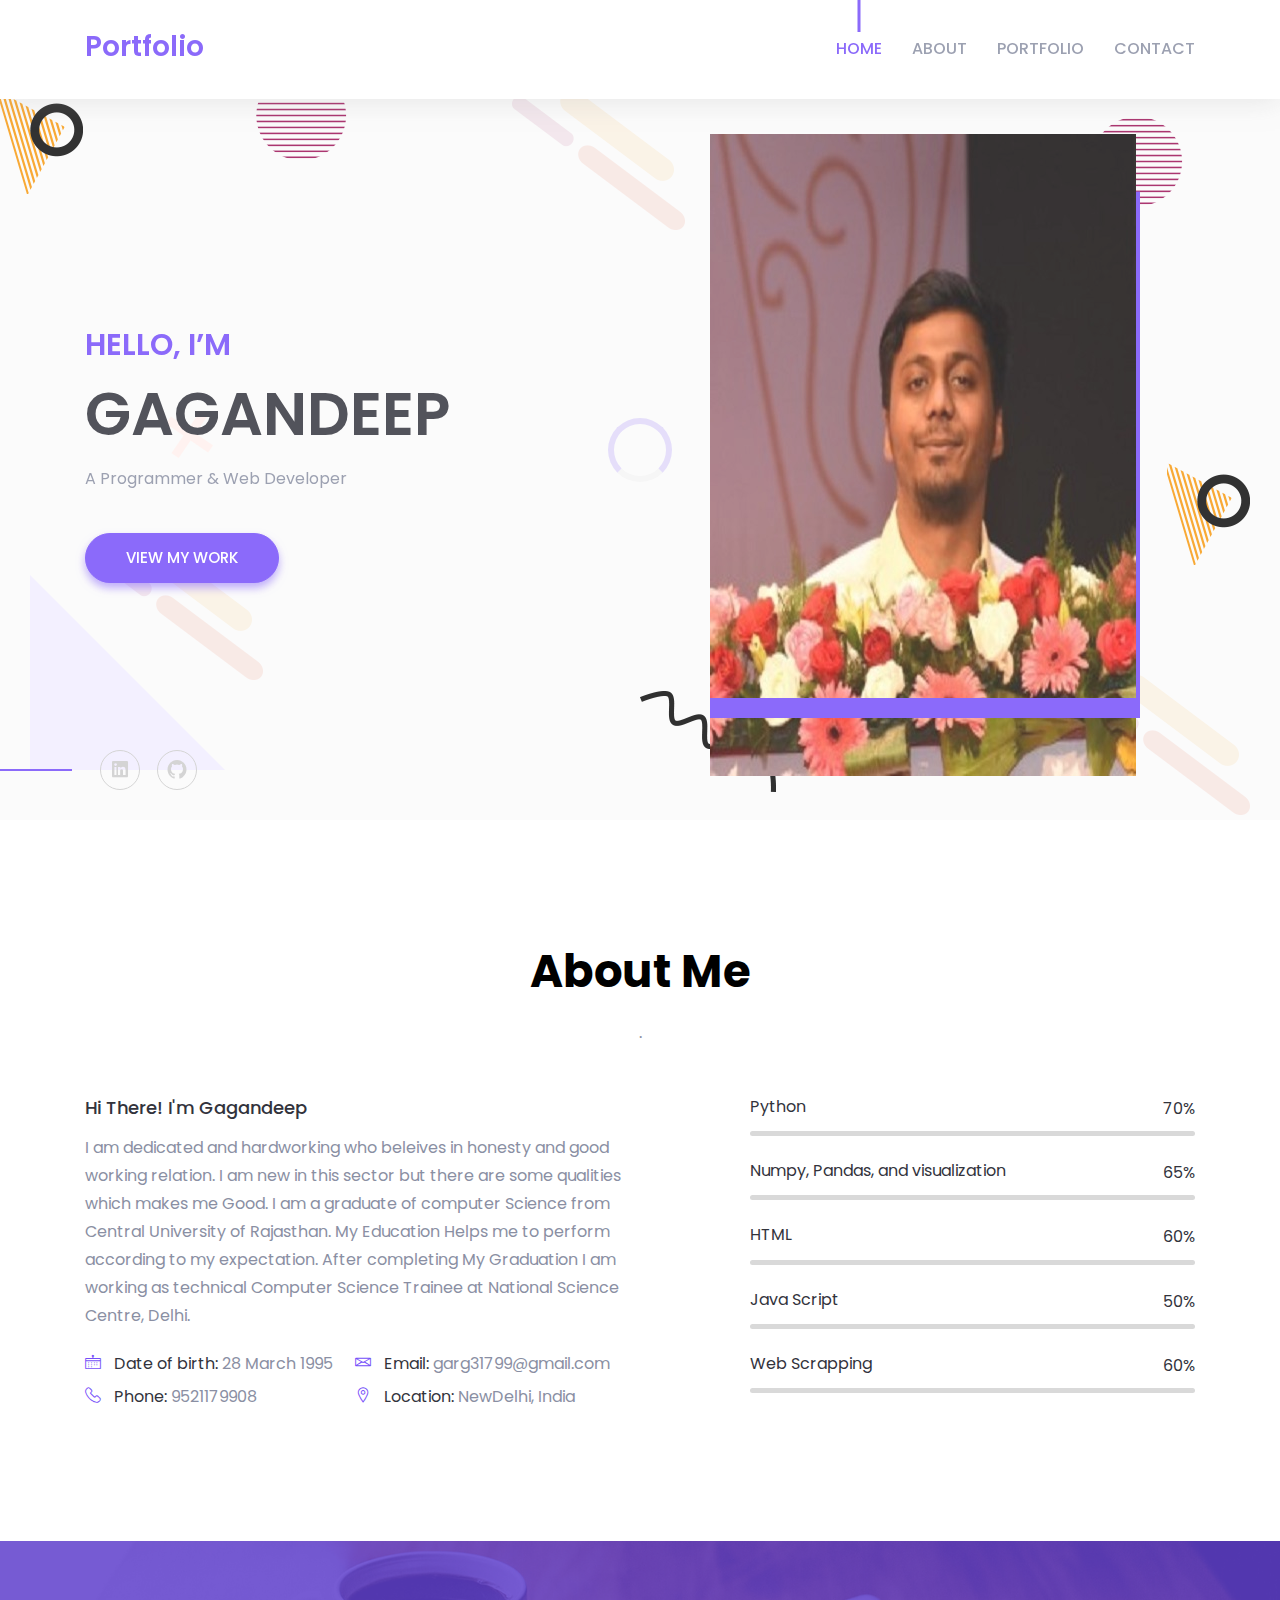
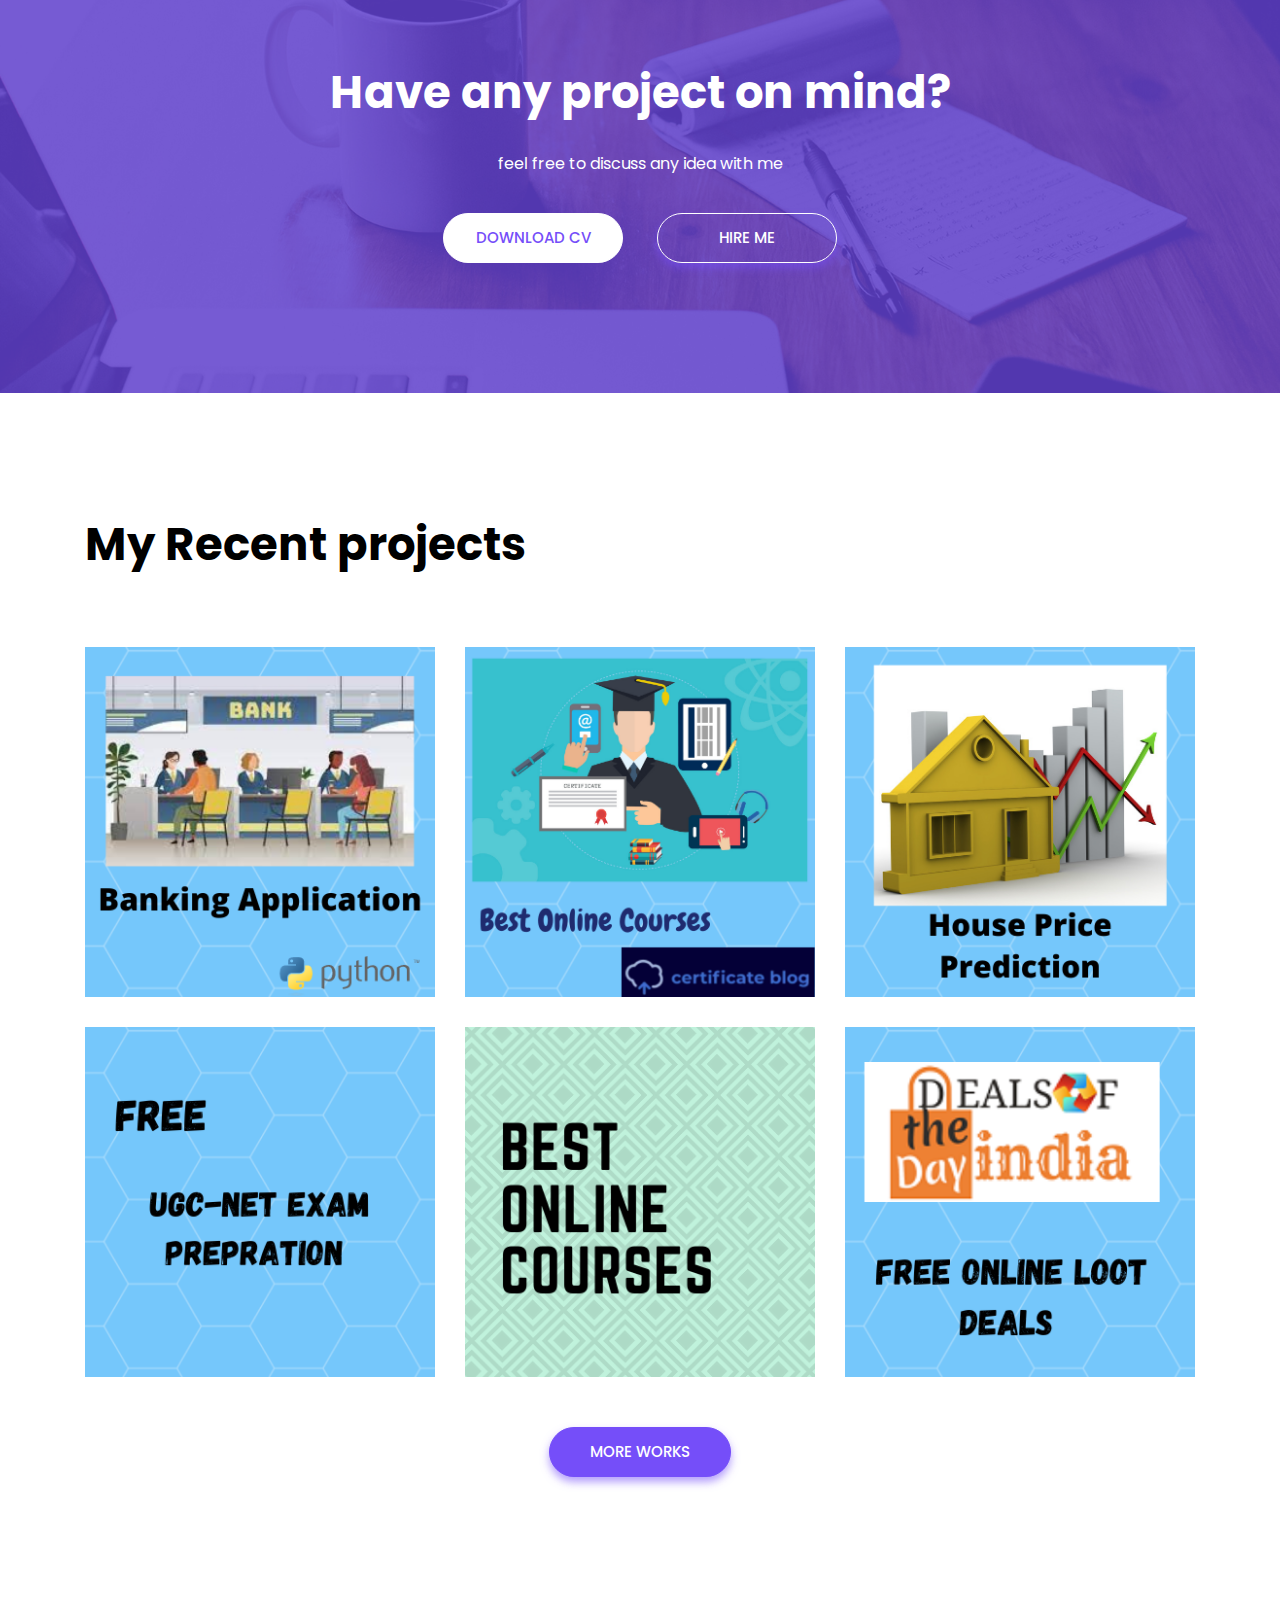
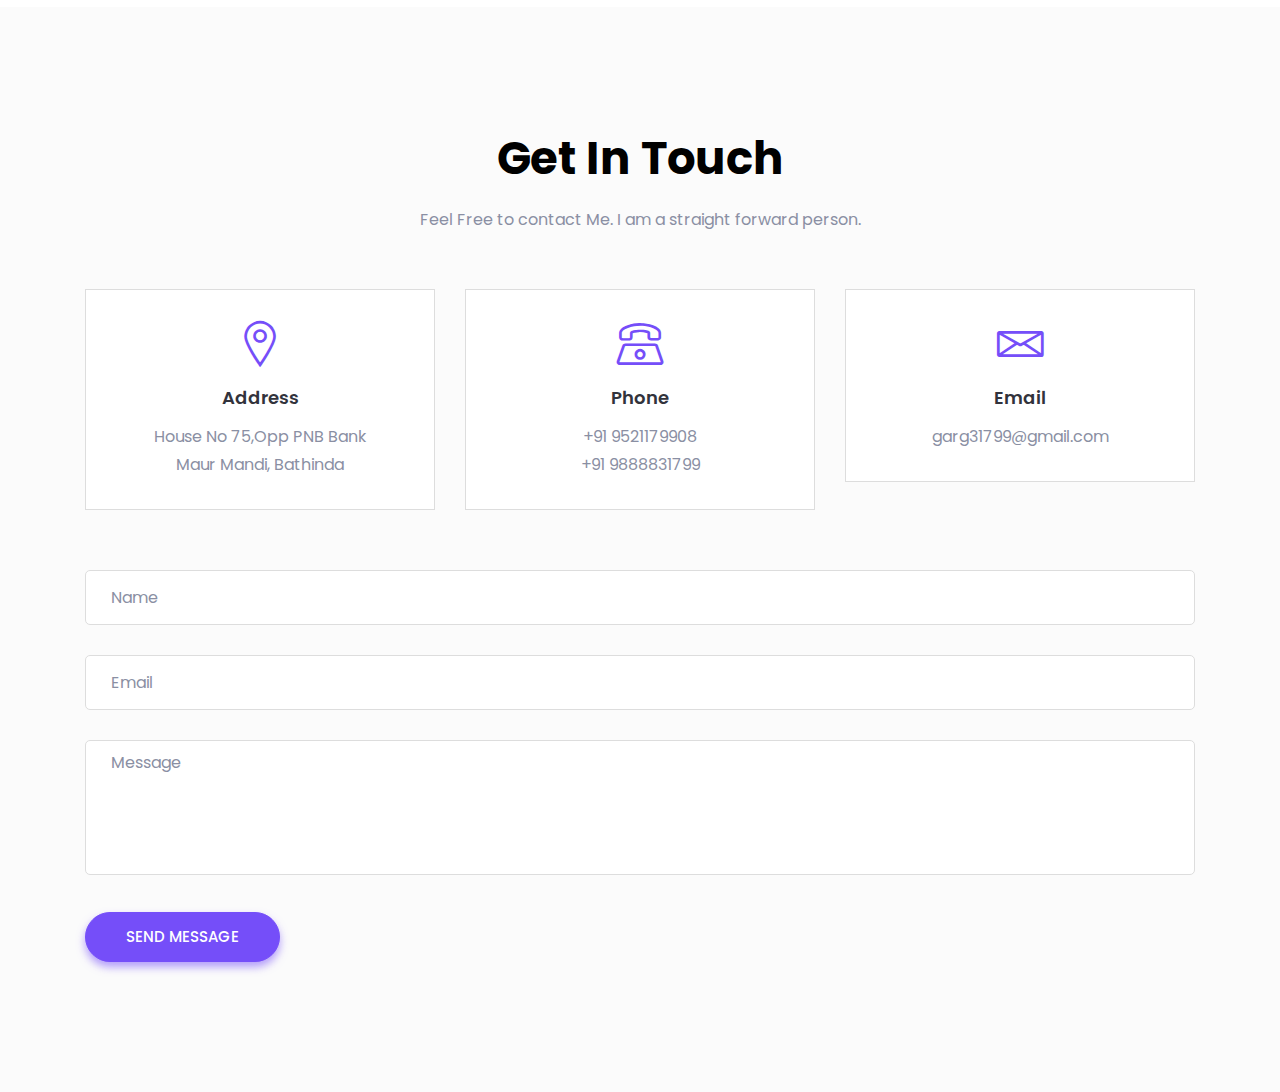
==== index.html @ 749c7ee3 "Update index.html" ====
<!doctype html>
<html lang="en">

<head>

    <!--====== Required meta tags ======-->
    <meta charset="utf-8">
    <meta http-equiv="x-ua-compatible" content="ie=edge">
    <meta name="description" content="">
    <meta name="viewport" content="width=device-width, initial-scale=1, shrink-to-fit=no">

    <!--====== Title ======-->
    <title>Gagandeep- Personal Portfolio</title>

    <!--====== Favicon Icon ======-->
    <link rel="shortcut icon" href="assets/images/favicon.png" type="image/png">

    <!--====== Bootstrap css ======-->
    <link rel="stylesheet" href="assets/css/bootstrap.min.css">

    <!--====== Line Icons css ======-->
    <link rel="stylesheet" href="assets/css/LineIcons.css">

    <!--====== Magnific Popup css ======-->
    <link rel="stylesheet" href="assets/css/magnific-popup.css">

    <!--====== Default css ======-->
    <link rel="stylesheet" href="assets/css/default.css">

    <!--====== Style css ======-->
    <link rel="stylesheet" href="assets/css/style.css">


</head>

<body>

    <!--====== PRELOADER PART START ======-->

    <div class="preloader">
        <div class="loader_34">
            <div class="ytp-spinner">
                <div class="ytp-spinner-container">
                    <div class="ytp-spinner-rotator">
                        <div class="ytp-spinner-left">
                            <div class="ytp-spinner-circle"></div>
                        </div>
                        <div class="ytp-spinner-right">
                            <div class="ytp-spinner-circle"></div>
                        </div>
                    </div>
                </div>
            </div>
        </div>
    </div>

    <!--====== PRELOADER ENDS START ======-->

    <!--====== HEADER PART START ======-->

    <header id="home" class="header-area">
        <div class="navigation fixed-top">
            <div class="container">
                <div class="row">
                    <div class="col-lg-12">
                        <nav class="navbar navbar-expand-lg">
                            <a class="navbar-brand" href="index.html">                                
                                <h3 style = "color: #754ef9 ;" >Portfolio</h3>
                            </a> <!-- Logo -->
                            <button class="navbar-toggler" type="button" data-toggle="collapse" data-target="#navbarSupportedContent" aria-controls="navbarSupportedContent" aria-expanded="false" aria-label="Toggle navigation">
                                <span class="toggler-icon"></span>
                                <span class="toggler-icon"></span>
                                <span class="toggler-icon"></span>
                            </button>

                            <div class="collapse navbar-collapse" id="navbarSupportedContent">
                                <ul class="navbar-nav ml-auto">
                                    <li class="nav-item active"><a class="page-scroll" href="#home">Home</a></li>
                                    <li class="nav-item"><a class="page-scroll" href="#about">About</a></li>
                                    <li class="nav-item"><a class="page-scroll" href="#work">Portfolio</a></li>                                    
                                    <li class="nav-item"><a class="page-scroll" href="#contact">Contact</a></li>
                                </ul>
                            </div> <!-- navbar collapse -->
                        </nav> <!-- navbar -->
                    </div>
                </div> <!-- row -->
            </div> <!-- container -->
        </div> <!-- navigation -->

        <div id="parallax" class="header-content d-flex align-items-center">
            <div class="header-shape shape-one layer" data-depth="0.10">
                <img src="assets/images/banner/shape/shape-1.png" alt="Shape">
            </div> <!-- header shape -->
            <div class="header-shape shape-tow layer" data-depth="0.30">
                <img src="assets/images/banner/shape/shape-2.png" alt="Shape">
            </div> <!-- header shape -->
            <div class="header-shape shape-three layer" data-depth="0.40">
                <img src="assets/images/banner/shape/shape-3.png" alt="Shape">
            </div> <!-- header shape -->
            <div class="header-shape shape-fore layer" data-depth="0.60">
                <img src="assets/images/banner/shape/shape-2.png" alt="Shape">
            </div> <!-- header shape -->
            <div class="header-shape shape-five layer" data-depth="0.20">
                <img src="assets/images/banner/shape/shape-1.png" alt="Shape">
            </div> <!-- header shape -->
            <div class="header-shape shape-six layer" data-depth="0.15">
                <img src="assets/images/banner/shape/shape-4.png" alt="Shape">
            </div> <!-- header shape -->
            <div class="header-shape shape-seven layer" data-depth="0.50">
                <img src="assets/images/banner/shape/shape-5.png" alt="Shape">
            </div> <!-- header shape -->
            <div class="header-shape shape-eight layer" data-depth="0.40">
                <img src="assets/images/banner/shape/shape-3.png" alt="Shape">
            </div> <!-- header shape -->
            <div class="header-shape shape-nine layer" data-depth="0.20">
                <img src="assets/images/banner/shape/shape-6.png" alt="Shape">
            </div> <!-- header shape -->
            <div class="header-shape shape-ten layer" data-depth="0.30">
                <img src="assets/images/banner/shape/shape-3.png" alt="Shape">
            </div> <!-- header shape -->
            <div class="container">
                <div class="row align-items-center">
                    <div class="col-xl-5 col-lg-6">
                        <div class="header-content-right">
                            <h4 class="sub-title">Hello, I’m</h4>
                            <h1 class="title">GaganDeep</h1>
                            <p>A Programmer & Web Developer</p>
                            <a class="main-btn" href="#work">View my Work</a>
                        </div> <!-- header content right -->
                    </div>
                    <div class="col-lg-6 offset-xl-1">
                        <div class="header-image d-none d-lg-block">
                            <img src="assets/images/banner/hero1.png" alt="hero">
                        </div> <!-- header image -->
                    </div>
                </div> <!-- row -->
            </div> <!-- container -->
            <div class="header-social">
                <div class="container">
                    <div class="row">
                        <div class="col-lg-12">
                            <div class="header-social-icon">
                                <ul>
                                    <li><a href="https://in.linkedin.com/in/garg31799"><i class="lni-linkedin-original"></i></a></li>
                                    
                                    <li><a href="https://github.com/gagan31799"><i class="lni-github-original"></i></a></li>
                                </ul>
                            </div>
                            <!-- header social -->
                       </div>
                    </div> <!-- row -->
                </div> <!-- container -->
            </div> <!-- header social -->
        </div> <!-- header content -->
    </header>

    <!--====== HEADER PART ENDS ======-->

    <!--====== ABOUT PART START ======-->

    <section id="about" class="about-area pt-125 pb-130">
        <div class="container">
            <div class="row justify-content-center">
                <div class="col-lg-8">
                    <div class="section-title text-center">
                        <h2 class="title">About Me</h2>
                        <p>.</p>
                    </div> <!-- section title -->
                </div>
            </div> <!-- row -->
            <div class="row">
                <div class="col-lg-6">
                    <div class="about-content mt-50">
                        <h5 class="about-title">Hi There! I'm Gagandeep</h5>
                        <p>I am dedicated and hardworking who beleives in honesty and good working relation. I am new in this sector but there are some qualities which makes me Good. I am a graduate of computer Science from Central University of Rajasthan. My Education Helps me to perform according to my expectation. After completing My Graduation I am working as technical Computer Science Trainee at National Science Centre, Delhi.</p>
                        <ul class="clearfix">
                            <li>
                                <div class="single-info d-flex align-items-center">
                                    <div class="info-icon">
                                        <i class="lni-calendar"></i>
                                    </div>
                                    <div class="info-text">
                                        <p><span>Date of birth:</span> 28 March 1995</p>
                                    </div>
                                </div> <!-- single info -->
                            </li>
                            <li>
                                <div class="single-info d-flex align-items-center">
                                    <div class="info-icon">
                                        <i class="lni-envelope"></i>
                                    </div>
                                    <div class="info-text">
                                        <p><span>Email:</span> garg31799@gmail.com</p>
                                    </div>
                                </div> <!-- single info -->
                            </li>
                            <li>
                                <div class="single-info d-flex align-items-center">
                                    <div class="info-icon">
                                        <i class="lni-phone-handset"></i>
                                    </div>
                                    <div class="info-text">
                                        <p><span>Phone:</span> 9521179908</p>
                                    </div>
                                </div> <!-- single info -->
                            </li>
                            <li>
                                <div class="single-info d-flex align-items-center">
                                    <div class="info-icon">
                                        <i class="lni-map-marker"></i>
                                    </div>
                                    <div class="info-text">
                                        <p><span>Location:</span> NewDelhi, India</p>
                                    </div>
                                </div> <!-- single info -->
                            </li>
                        </ul>
                    </div> <!-- about content -->
                </div>
                <div class="col-xl-5 offset-xl-1 col-lg-6">
                    <div class="about-skills pt-25">
                        <div class="skill-item mt-25">
                            <div class="skill-header">
                                <h6 class="skill-title">Python</h6>
                                <div class="skill-percentage">
                                    <div class="count-box counted">
                                        <span class="counter">70</span>
                                    </div>
                                    %
                                </div>
                            </div>
                            <div class="skill-bar">
                                <div class="bar-inner">
                                    <div class="bar progress-line" data-width="80"></div>
                                </div>
                            </div>
                        </div> <!-- skill item -->
                        
                         <div class="skill-item mt-25">
                            <div class="skill-header">
                                <h6 class="skill-title">Numpy, Pandas, and visualization </h6>
                                <div class="skill-percentage">
                                    <div class="count-box counted">
                                        <span class="counter">65</span>
                                    </div>
                                    %
                                </div>
                            </div>
                            <div class="skill-bar">
                                <div class="bar-inner">
                                    <div class="bar progress-line" data-width="65"></div>
                                </div>
                            </div>
                        </div> <!-- skill item -->
                       
                        <div class="skill-item mt-25">
                            <div class="skill-header">
                                <h6 class="skill-title">HTML</h6>
                                <div class="skill-percentage">
                                    <div class="count-box counted">
                                        <span class="counter">60</span>
                                    </div>
                                    %
                                </div>
                            </div>
                            <div class="skill-bar">
                                <div class="bar-inner">
                                    <div class="bar progress-line" data-width="60"></div>
                                </div>
                            </div>
                        </div> <!-- skill item -->
                        <div class="skill-item mt-25">
                            <div class="skill-header">
                                <h6 class="skill-title">Java Script</h6>
                                <div class="skill-percentage">
                                    <div class="count-box counted">
                                        <span class="counter">50</span>
                                    </div>
                                    %
                                </div>
                            </div>
                            <div class="skill-bar">
                                <div class="bar-inner">
                                    <div class="bar progress-line" data-width="50"></div>
                                </div>
                            </div>
                        </div> <!-- skill item -->
                        <div class="skill-item mt-25">
                            <div class="skill-header">
                                <h6 class="skill-title">Web Scrapping</h6>
                                <div class="skill-percentage">
                                    <div class="count-box counted">
                                        <span class="counter">60</span>
                                    </div>
                                    %
                                </div>
                            </div>
                            <div class="skill-bar">
                                <div class="bar-inner">
                                    <div class="bar progress-line" data-width="60"></div>
                                </div>
                            </div>
                        </div> <!-- skill item -->
                    </div> <!-- about skills -->
                </div>
            </div> <!-- row -->
        </div> <!-- container -->
    </section>

    <!--====== ABOUT PART ENDS ======-->



    <!--====== CALL TO ACTION PART START ======-->

    <section id="call-to-action" class="call-to-action pt-125 pb-130 bg_cover" style="background-image: url(assets/images/call-to-action.jpg)">
        <div class="container">
            <div class="row justify-content-center">
                <div class="col-xl-8 col-lg-9">
                    <div class="call-action-content text-center">
                        <h2 class="action-title">Have any project on mind?</h2>
                        <p>feel free to discuss any idea with me</p>
                        <ul>
                            <li><a class="main-btn custom" target ="_blank" href="resume.pdf">download cv</a></li>
                            <li><a class="main-btn custom-2" class="page-scroll" href="#contact" >hire me</a></li>
                        </ul>
                    </div> <!-- call action content -->
                </div>
            </div> <!-- row -->
        </div> <!-- container -->
    </section>

    <!--====== CALL TO ACTION PART ENDS ======-->

    <!--====== WORK PART START ======-->

    <section id="work" class="work-area pt-125 pb-130">
        <div class="container">
            <div class="row">
                <div class="col-lg-8">
                    <div class="section-title pb-25">
                        <h2 class="title">My Recent projects</h2>
                        <p></p>
                    </div> <!-- section title -->
                </div>
            </div> <!-- row -->
            <div class="row">
                <div class="col-lg-4 col-md-6 col-sm-6">
                    <div class="single-work text-center mt-30">
                        <div class="work-image">
                            <img src="assets/images/work/Bank.png" alt="work">
                        </div>
                        <div class="work-overlay">
                            <div class="work-content">
                                <h3 class="work-title">Bank Application</h3>
                                <ul>
                                    <li><a class="image-popup" href="assets/images/work/w-1.png"><i class="lni-plus"></i></a></li>
                                    <li><a href="https://github.com/gagan31799/Bank-Project-Python-Dictionaries" target ="_blank"><i class="lni-link"></i></a></li>
                                </ul>
                            </div>
                        </div>
                    </div> <!-- single work -->
                </div>
                <div class="col-lg-4 col-md-6 col-sm-6">
                    <div class="single-work text-center mt-30">
                        <div class="work-image">
                            <img src="assets/images/work/certificate.png" alt="work">
                        </div>
                        <div class="work-overlay">
                            <div class="work-content">
                                <h3 class="work-title">Certificate.blog</h3>
                                <ul>
                                    <li><a class="image-popup" href="assets/images/work/certificate.png"><i class="lni-plus"></i></a></li>
                                    <li><a href="http:www.certificate.blog" target ="_blank"><i class="lni-link"></i></a></li>
                                </ul>
                            </div>
                        </div>
                    </div> <!-- single work -->
                </div>
                <div class="col-lg-4 col-md-6 col-sm-6">
                    <div class="single-work text-center mt-30">
                        <div class="work-image">
                            <img src="assets/images/work/house.png" alt="work">
                        </div>
                        <div class="work-overlay">
                            <div class="work-content">
                                <h3 class="work-title">House Price Prediction</h3>
                                <ul>
                                    <li><a class="image-popup" href="assets/images/work/w-3.png"><i class="lni-plus"></i></a></li>
                                    <li><a href="https://github.com/gagan31799/house-Prediction" target ="_blank"><i class="lni-link"></i></a></li>
                                </ul>
                            </div>
                        </div>
                    </div> <!-- single work -->
                </div>
            
            </div> 
            <!-- row -->
            
                        <div class="row">
                <div class="col-lg-4 col-md-6 col-sm-6">
                    <div class="single-work text-center mt-30">
                        <div class="work-image">
                            <img src="assets/images/work/w-1.png" alt="work">
                        </div>
                        <div class="work-overlay">
                            <div class="work-content">
                                <h3 class="work-title">NTAUGC.NET</h3>
                                <ul>
                                    <li><a class="image-popup" href="assets/images/work/w-1.png"><i class="lni-plus"></i></a></li>
                                    <li><a href="http:www.ntaugc.net" target ="_blank"><i class="lni-link"></i></a></li>
                                </ul>
                            </div>
                        </div>
                    </div> <!-- single work -->
                </div>
                <div class="col-lg-4 col-md-6 col-sm-6">
                    <div class="single-work text-center mt-30">
                        <div class="work-image">
                            <img src="assets/images/work/w-2.png" alt="work">
                        </div>
                        <div class="work-overlay">
                            <div class="work-content">
                                <h3 class="work-title">Certificate.blog</h3>
                                <ul>
                                    <li><a class="image-popup" href="assets/images/work/w-2.png"><i class="lni-plus"></i></a></li>
                                    <li><a href="http:www.certificate.blog" target ="_blank"><i class="lni-link"></i></a></li>
                                </ul>
                            </div>
                        </div>
                    </div> <!-- single work -->
                </div>
                <div class="col-lg-4 col-md-6 col-sm-6">
                    <div class="single-work text-center mt-30">
                        <div class="work-image">
                            <img src="assets/images/work/w-3.png" alt="work">
                        </div>
                        <div class="work-overlay">
                            <div class="work-content">
                                <h3 class="work-title">dealsofthedayindia.com</h3>
                                <ul>
                                    <li><a class="image-popup" href="assets/images/work/w-3.png"><i class="lni-plus"></i></a></li>
                                    <li><a href="https://dealsofthedayindia.com/" target ="_blank"><i class="lni-link"></i></a></li>
                                </ul>
                            </div>
                        </div>
                    </div> <!-- single work -->
                </div>
            
            </div> 
            <div class="row">
                <div class="col-lg-12">
                    <div class="work-more text-center mt-50">
                        <a class="main-btn" href="https://github.com/gagan31799">more works</a>
                    </div> <!-- work more -->
                </div>
            </div> <!-- row -->
        </div> <!-- container -->
    </section>

    <!--====== WORK PART ENDS ======-->

   
    
    <!--====== CONTACT PART START ======-->

    <section id="contact" class="contact-area pt-125 pb-130 gray-bg">
        <div class="container">
            <div class="row justify-content-center">
                <div class="col-lg-8">
                    <div class="section-title text-center pb-25">
                        <h2 class="title">Get In Touch</h2>
                        <p>Feel Free to contact Me. I am a straight forward person.</p>
                    </div> <!-- section title -->
                </div>
            </div> <!-- row -->
            <div class="row justify-content-center">
                <div class="col-lg-4 col-md-6 col-sm-7">
                    <div class="contact-box text-center mt-30">
                        <div class="contact-icon">
                            <i class="lni-map-marker"></i>
                        </div>
                        <div class="contact-content">
                            <h6 class="contact-title">Address</h6>
                            <p>House No 75,Opp PNB Bank</p>
                            <p>Maur Mandi, Bathinda</p>
                        </div>
                    </div> <!-- contact box -->
                </div>
                <div class="col-lg-4 col-md-6 col-sm-7">
                    <div class="contact-box text-center mt-30">
                        <div class="contact-icon">
                            <i class="lni-phone"></i>
                        </div>
                        <div class="contact-content">
                            <h6 class="contact-title">Phone</h6>
                            <p>+91 9521179908</p>
                            <p>+91 9888831799</p>
                        </div>
                    </div> <!-- contact box -->
                </div>
                <div class="col-lg-4 col-md-6 col-sm-7">
                    <div class="contact-box text-center mt-30">
                        <div class="contact-icon">
                            <i class="lni-envelope"></i>
                        </div>
                        <div class="contact-content">
                            <h6 class="contact-title">Email</h6>
                            <p>garg31799@gmail.com</p>
                            <p></p>
                        </div>
                    </div> <!-- contact box -->
                </div>
            </div> <!-- row -->


            
        <div class="row">
            <div class="col-lg-12">
                <div class="contact-form pt-30">
                    <form id="contact-form" action="assets/contact.php">
                        <div class="single-form">
                            <input type="text" name="name" placeholder="Name">
                        </div> <!-- single form -->
                        <div class="single-form">
                            <input type="email" name="email" placeholder="Email">
                        </div> <!-- single form -->
                        <div class="single-form">
                            <textarea name="message" placeholder="Message"></textarea>
                        </div> <!-- single form -->
                        <p class="form-message"></p>
                        <div class="single-form">
                            <button class="main-btn" type="submit">Send Message</button>
                        </div> <!-- single form -->
                    </form>
                </div> <!-- contact form -->
            </div>
        </div> <!-- container -->



   





    </section>

    <!--====== CONTACT PART ENDS ======-->


    <!--====== BACK TOP TOP PART START ======-->

    <a href="#" class="back-to-top"><i class="lni-chevron-up"></i></a>

    <!--====== BACK TOP TOP PART ENDS ======-->

    <script src="assets/js/jquery.min.js"></script>
    <script type="text/javascript">var submitted=false;</script>
    <script type="text/javascript">
    $('#gform').on('submit', function(e) {
      $('#gform *').fadeOut(2000);
      $('#gform').prepend('Your submission has been processed...');
      });
    </script>





    <!--====== jquery js ======-->
    <script src="assets/js/vendor/modernizr-3.6.0.min.js"></script>
    <script src="assets/js/vendor/jquery-1.12.4.min.js"></script>

    <!--====== Bootstrap js ======-->
    <script src="assets/js/bootstrap.min.js"></script>
    <script src="assets/js/popper.min.js"></script>

    <!--====== Magnific Popup js ======-->
    <script src="assets/js/jquery.magnific-popup.min.js"></script>

    <!--====== Parallax js ======-->
    <script src="assets/js/parallax.min.js"></script>

    <!--====== Counter Up js ======-->
    <script src="assets/js/waypoints.min.js"></script>
    <script src="assets/js/jquery.counterup.min.js"></script>


    <!--====== Appear js ======-->
    <script src="assets/js/jquery.appear.min.js"></script>

    <!--====== Scrolling js ======-->
    <script src="assets/js/scrolling-nav.js"></script>
    <script src="assets/js/jquery.easing.min.js"></script>


    <!--====== Main js ======-->
    <script src="assets/js/main.js"></script>

</body>

</html>
---- assets/css/default.css ----
/* Deafult Margin & Padding */
/*-- Margin Top --*/
.mt-5 {
	margin-top: 5px;
}
.mt-10 {
	margin-top: 10px;
}
.mt-15 {
	margin-top: 15px;
}
.mt-20 {
	margin-top: 20px;
}
.mt-25 {
	margin-top: 25px;
}
.mt-30 {
	margin-top: 30px;
}
.mt-35 {
	margin-top: 35px;
}
.mt-40 {
	margin-top: 40px;
}
.mt-45 {
	margin-top: 45px;
}
.mt-50 {
	margin-top: 50px;
}
.mt-55 {
	margin-top: 55px;
}
.mt-60 {
	margin-top: 60px;
}
.mt-65 {
	margin-top: 65px;
}
.mt-70 {
	margin-top: 70px;
}
.mt-75 {
	margin-top: 75px;
}
.mt-80 {
	margin-top: 80px;
}
.mt-85 {
	margin-top: 85px;
}
.mt-90 {
	margin-top: 90px;
}
.mt-95 {
	margin-top: 95px;
}
.mt-100 {
	margin-top: 100px;
}
.mt-105 {
	margin-top: 105px;
}
.mt-110 {
	margin-top: 110px;
}
.mt-115 {
	margin-top: 115px;
}
.mt-120 {
	margin-top: 120px;
}
.mt-125 {
	margin-top: 125px;
}
.mt-130 {
	margin-top: 130px;
}
.mt-135 {
	margin-top: 135px;
}
.mt-140 {
	margin-top: 140px;
}
.mt-145 {
	margin-top: 145px;
}
.mt-150 {
	margin-top: 150px;
}
.mt-155 {
	margin-top: 155px;
}
.mt-160 {
	margin-top: 160px;
}
.mt-165 {
	margin-top: 165px;
}
.mt-170 {
	margin-top: 170px;
}
.mt-175 {
	margin-top: 175px;
}
.mt-180 {
	margin-top: 180px;
}
.mt-185 {
	margin-top: 185px;
}
.mt-190 {
	margin-top: 190px;
}
.mt-195 {
	margin-top: 195px;
}
.mt-200 {
	margin-top: 200px;
}
/*-- Margin Bottom --*/

.mb-5 {
	margin-bottom: 5px;
}
.mb-10 {
	margin-bottom: 10px;
}
.mb-15 {
	margin-bottom: 15px;
}
.mb-20 {
	margin-bottom: 20px;
}
.mb-25 {
	margin-bottom: 25px;
}
.mb-30 {
	margin-bottom: 30px;
}
.mb-35 {
	margin-bottom: 35px;
}
.mb-40 {
	margin-bottom: 40px;
}
.mb-45 {
	margin-bottom: 45px;
}
.mb-50 {
	margin-bottom: 50px;
}
.mb-55 {
	margin-bottom: 55px;
}
.mb-60 {
	margin-bottom: 60px;
}
.mb-65 {
	margin-bottom: 65px;
}
.mb-70 {
	margin-bottom: 70px;
}
.mb-75 {
	margin-bottom: 75px;
}
.mb-80 {
	margin-bottom: 80px;
}
.mb-85 {
	margin-bottom: 85px;
}
.mb-90 {
	margin-bottom: 90px;
}
.mb-95 {
	margin-bottom: 95px;
}
.mb-100 {
	margin-bottom: 100px;
}
.mb-105 {
	margin-bottom: 105px;
}
.mb-110 {
	margin-bottom: 110px;
}
.mb-115 {
	margin-bottom: 115px;
}
.mb-120 {
	margin-bottom: 120px;
}
.mb-125 {
	margin-bottom: 125px;
}
.mb-130 {
	margin-bottom: 130px;
}
.mb-135 {
	margin-bottom: 135px;
}
.mb-140 {
	margin-bottom: 140px;
}
.mb-145 {
	margin-bottom: 145px;
}
.mb-150 {
	margin-bottom: 150px;
}
.mb-155 {
	margin-bottom: 155px;
}
.mb-160 {
	margin-bottom: 160px;
}
.mb-165 {
	margin-bottom: 165px;
}
.mb-170 {
	margin-bottom: 170px;
}
.mb-175 {
	margin-bottom: 175px;
}
.mb-180 {
	margin-bottom: 180px;
}
.mb-185 {
	margin-bottom: 185px;
}
.mb-190 {
	margin-bottom: 190px;
}
.mb-195 {
	margin-bottom: 195px;
}
.mb-200 {
	margin-bottom: 200px;
}
/*-- margin left --*/
.ml-5 {
	margin-left: 5px;
}
.ml-10 {
	margin-left: 10px;
}
.ml-15 {
	margin-left: 15px;
}
.ml-20 {
	margin-left: 20px;
}
.ml-25 {
	margin-left: 25px;
}
.ml-30 {
	margin-left: 30px;
}
.ml-35 {
	margin-left: 35px;
}
.ml-40 {
	margin-left: 40px;
}
.ml-45 {
	margin-left: 45px;
}
.ml-50 {
	margin-left: 50px;
}
.ml-55 {
	margin-left: 55px;
}
.ml-60 {
	margin-left: 60px;
}
.ml-65 {
	margin-left: 65px;
}
.ml-70 {
	margin-left: 70px;
}
.ml-75 {
	margin-left: 75px;
}
.ml-80 {
	margin-left: 80px;
}
.ml-85 {
	margin-left: 85px;
}
.ml-90 {
	margin-left: 90px;
}
.ml-95 {
	margin-left: 95px;
}
.ml-100 {
	margin-left: 100px;
}
.ml-105 {
	margin-left: 105px;
}
.ml-110 {
	margin-left: 110px;
}
.ml-115 {
	margin-left: 115px;
}
.ml-120 {
	margin-left: 120px;
}
.ml-125 {
	margin-left: 125px;
}
.ml-130 {
	margin-left: 130px;
}
.ml-135 {
	margin-left: 135px;
}
.ml-140 {
	margin-left: 140px;
}
.ml-145 {
	margin-left: 145px;
}
.ml-150 {
	margin-left: 150px;
}
.ml-155 {
	margin-left: 155px;
}
.ml-160 {
	margin-left: 160px;
}
.ml-165 {
	margin-left: 165px;
}
.ml-170 {
	margin-left: 170px;
}
.ml-175 {
	margin-left: 175px;
}
.ml-180 {
	margin-left: 180px;
}
.ml-185 {
	margin-left: 185px;
}
.ml-190 {
	margin-left: 190px;
}
.ml-195 {
	margin-left: 195px;
}
.ml-200 {
	margin-left: 200px;
}
/*-- margin right --*/
.mr-5 {
	margin-right: 5px;
}
.mr-10 {
	margin-right: 10px;
}
.mr-15 {
	margin-right: 15px;
}
.mr-20 {
	margin-right: 20px;
}
.mr-25 {
	margin-right: 25px;
}
.mr-30 {
	margin-right: 30px;
}
.mr-35 {
	margin-right: 35px;
}
.mr-40 {
	margin-right: 40px;
}
.mr-45 {
	margin-right: 45px;
}
.mr-50 {
	margin-right: 50px;
}
.mr-55 {
	margin-right: 55px;
}
.mr-60 {
	margin-right: 60px;
}
.mr-65 {
	margin-right: 65px;
}
.mr-70 {
	margin-right: 70px;
}
.mr-75 {
	margin-right: 75px;
}
.mr-80 {
	margin-right: 80px;
}
.mr-85 {
	margin-right: 85px;
}
.mr-90 {
	margin-right: 90px;
}
.mr-95 {
	margin-right: 95px;
}
.mr-100 {
	margin-right: 100px;
}
.mr-105 {
	margin-right: 105px;
}
.mr-110 {
	margin-right: 110px;
}
.mr-115 {
	margin-right: 115px;
}
.mr-120 {
	margin-right: 120px;
}
.mr-125 {
	margin-right: 125px;
}
.mr-130 {
	margin-right: 130px;
}
.mr-135 {
	margin-right: 135px;
}
.mr-140 {
	margin-right: 140px;
}
.mr-145 {
	margin-right: 145px;
}
.mr-150 {
	margin-right: 150px;
}
.mr-155 {
	margin-right: 155px;
}
.mr-160 {
	margin-right: 160px;
}
.mr-165 {
	margin-right: 165px;
}
.mr-170 {
	margin-right: 170px;
}
.mr-175 {
	margin-right: 175px;
}
.mr-180 {
	margin-right: 180px;
}
.mr-185 {
	margin-right: 185px;
}
.mr-190 {
	margin-right: 190px;
}
.mr-195 {
	margin-right: 195px;
}
.mr-200 {
	margin-right: 200px;
}


/*-- Padding Top --*/

.pt-5 {
	padding-top: 5px;
}
.pt-10 {
	padding-top: 10px;
}
.pt-15 {
	padding-top: 15px;
}
.pt-20 {
	padding-top: 20px;
}
.pt-25 {
	padding-top: 25px;
}
.pt-30 {
	padding-top: 30px;
}
.pt-35 {
	padding-top: 35px;
}
.pt-40 {
	padding-top: 40px;
}
.pt-45 {
	padding-top: 45px;
}
.pt-50 {
	padding-top: 50px;
}
.pt-55 {
	padding-top: 55px;
}
.pt-60 {
	padding-top: 60px;
}
.pt-65 {
	padding-top: 65px;
}
.pt-70 {
	padding-top: 70px;
}
.pt-75 {
	padding-top: 75px;
}
.pt-80 {
	padding-top: 80px;
}
.pt-85 {
	padding-top: 85px;
}
.pt-90 {
	padding-top: 90px;
}
.pt-95 {
	padding-top: 95px;
}
.pt-100 {
	padding-top: 100px;
}
.pt-105 {
	padding-top: 105px;
}
.pt-110 {
	padding-top: 110px;
}
.pt-115 {
	padding-top: 115px;
}
.pt-120 {
	padding-top: 120px;
}
.pt-125 {
	padding-top: 125px;
}
.pt-130 {
	padding-top: 130px;
}
.pt-135 {
	padding-top: 135px;
}
.pt-140 {
	padding-top: 140px;
}
.pt-145 {
	padding-top: 145px;
}
.pt-150 {
	padding-top: 150px;
}
.pt-155 {
	padding-top: 155px;
}
.pt-160 {
	padding-top: 160px;
}
.pt-165 {
	padding-top: 165px;
}
.pt-170 {
	padding-top: 170px;
}
.pt-175 {
	padding-top: 175px;
}
.pt-180 {
	padding-top: 180px;
}
.pt-185 {
	padding-top: 185px;
}
.pt-190 {
	padding-top: 190px;
}
.pt-195 {
	padding-top: 195px;
}
.pt-200 {
	padding-top: 200px;
}
/*-- Padding Bottom --*/

.pb-5 {
	padding-bottom: 5px;
}
.pb-10 {
	padding-bottom: 10px;
}
.pb-15 {
	padding-bottom: 15px;
}
.pb-20 {
	padding-bottom: 20px;
}
.pb-25 {
	padding-bottom: 25px;
}
.pb-30 {
	padding-bottom: 30px;
}
.pb-35 {
	padding-bottom: 35px;
}
.pb-40 {
	padding-bottom: 40px;
}
.pb-45 {
	padding-bottom: 45px;
}
.pb-50 {
	padding-bottom: 50px;
}
.pb-55 {
	padding-bottom: 55px;
}
.pb-60 {
	padding-bottom: 60px;
}
.pb-65 {
	padding-bottom: 65px;
}
.pb-70 {
	padding-bottom: 70px;
}
.pb-75 {
	padding-bottom: 75px;
}
.pb-80 {
	padding-bottom: 80px;
}
.pb-85 {
	padding-bottom: 85px;
}
.pb-90 {
	padding-bottom: 90px;
}
.pb-95 {
	padding-bottom: 95px;
}
.pb-100 {
	padding-bottom: 100px;
}
.pb-105 {
	padding-bottom: 105px;
}
.pb-110 {
	padding-bottom: 110px;
}
.pb-115 {
	padding-bottom: 115px;
}
.pb-120 {
	padding-bottom: 120px;
}
.pb-125 {
	padding-bottom: 125px;
}
.pb-130 {
	padding-bottom: 130px;
}
.pb-135 {
	padding-bottom: 135px;
}
.pb-140 {
	padding-bottom: 140px;
}
.pb-145 {
	padding-bottom: 145px;
}
.pb-150 {
	padding-bottom: 150px;
}
.pb-155 {
	padding-bottom: 155px;
}
.pb-160 {
	padding-bottom: 160px;
}
.pb-165 {
	padding-bottom: 165px;
}
.pb-170 {
	padding-bottom: 170px;
}
.pb-175 {
	padding-bottom: 175px;
}
.pb-180 {
	padding-bottom: 180px;
}
.pb-185 {
	padding-bottom: 185px;
}
.pb-190 {
	padding-bottom: 190px;
}
.pb-195 {
	padding-bottom: 195px;
}
.pb-200 {
	padding-bottom: 200px;
}

/*-- Padding left --*/

.pl-0 {
	padding-left: 0px;
}
.pl-5 {
	padding-left: 5px;
}
.pl-10 {
	padding-left: 10px;
}
.pl-15 {
	padding-left: 15px;
}
.pl-20 {
	padding-left: 20px;
}
.pl-25 {
	padding-left: 25px;
}
.pl-30 {
	padding-left: 30px;
}
.pl-35 {
	padding-left: 35px;
}
.pl-40 {
	padding-left: 40px;
}
.pl-45 {
	padding-left: 45px;
}
.pl-50 {
	padding-left: 50px;
}
.pl-55 {
	padding-left: 55px;
}
.pl-60 {
	padding-left: 60px;
}
.pl-65 {
	padding-left: 65px;
}
.pl-70 {
	padding-left: 70px;
}
.pl-75 {
	padding-left: 75px;
}
.pl-80 {
	padding-left: 80px;
}
.pl-85 {
	padding-left: 85px;
}
.pl-90 {
	padding-left: 90px;
}
.pl-100 {
	padding-left: 100px;
}
.pl-105 {
	padding-left: 105px;
}
.pl-110 {
	padding-left: 110px;
}
.pl-115 {
	padding-left: 115px;
}
.pl-120 {
	padding-left: 120px;
}
.pl-125 {
	padding-left: 125px;
}
/*-- Padding right --*/

.pr-0 {
	padding-right: 0px;
}
.pr-5 {
	padding-right: 5px;
}
.pr-10 {
	padding-right: 10px;
}
.pr-15 {
	padding-right: 15px;
}
.pr-20 {
	padding-right: 20px;
}
.pr-25 {
	padding-right: 25px;
}
.pr-30 {
	padding-right: 30px;
}
.pr-35 {
	padding-right: 35px;
}
.pr-40 {
	padding-right: 40px;
}
.pr-45 {
	padding-right: 45px;
}
.pr-50 {
	padding-right: 50px;
}
.pr-55 {
	padding-right: 55px;
}
.pr-60 {
	padding-right: 60px;
}
.pr-65 {
	padding-right: 65px;
}
.pr-70 {
	padding-right: 70px;
}
.pr-75 {
	padding-right: 75px;
}
.pr-80 {
	padding-right: 80px;
}
.pr-85 {
	padding-right: 85px;
}
.pr-90 {
	padding-right: 90px;
}
.pr-95 {
	padding-right: 95px;
}
.pr-100 {
	padding-right: 100px;
}
.pr-105 {
	padding-right: 105px;
}
/* Background Color */

.gray-bg {
	background: #fbfbfb;
}
.white-bg {
	background: #fff;
}
.black-bg {
	background: #222;
}
/* Color */

.white {
	color: #fff;
}
.black {
	color: #222;
}
/* black overlay */

[data-overlay] {
	position: relative;
}
[data-overlay]::before {
	background: #000 none repeat scroll 0 0;
	content: "";
	height: 100%;
	left: 0;
	position: absolute;
	top: 0;
	width: 100%;
	z-index: 1;
}
[data-overlay="2"]::before {
	opacity: 0.2;
}
[data-overlay="3"]::before {
	opacity: 0.3;
}
[data-overlay="4"]::before {
	opacity: 0.4;
}
[data-overlay="5"]::before {
	opacity: 0.5;
}
[data-overlay="6"]::before {
	opacity: 0.6;
}
[data-overlay="7"]::before {
	opacity: 0.7;
}
[data-overlay="8"]::before {
	opacity: 0.8;
}
[data-overlay="9"]::before {
	opacity: 0.9;
}
---- assets/css/style.css ----
/*-----------------------------------------------------------------------------------

    Template Name: Unfold - Personal Resume & CV Template
    Template URI: site.com
    Description: Unfold Personal Resume & CV Template
    Author: Uideck
    Author URI: https://uideck.com/
    Support: https://uideck.com/support/
    Version: 1.0

-----------------------------------------------------------------------------------

    CSS INDEX
    ===================

    1.COMMON
	2.HEADER
    3.ABOUT
    4.SERVICES
    4.CALL TO ACTION
    5.WORK
    6.PRICING
    7.BLOG
    8.CONTACT
    9.FOOTER
    10.PAGE BANNER
    10.SINGLE BLOG PAGE

-----------------------------------------------------------------------------------*/
/*===========================
    1. COMMON css 
===========================*/
@import url("https://fonts.googleapis.com/css?family=Poppins:400,500,600,700,800");
body {
  font-family: "Poppins", sans-serif;
  font-weight: normal;
  font-style: normal;
  color: #8a8fa3; }

* {
  margin: 0;
  padding: 0;
  -webkit-box-sizing: border-box;
  -moz-box-sizing: border-box;
  box-sizing: border-box; }

img {
  max-width: 100%; }

a:focus,
input:focus,
textarea:focus,
button:focus {
  text-decoration: none;
  outline: none; }

a:focus,
a:hover {
  text-decoration: none; }

i,
span,
a {
  display: inline-block; }

h1,
h2,
h3,
h4,
h5,
h6 {
  font-family: "Poppins", sans-serif;
  font-weight: 600;
  color: #32333c;
  margin: 0px; }

h1 {
  font-size: 60px; }

h2 {
  font-size: 36px; }

h3 {
  font-size: 28px; }

h4 {
  font-size: 22px; }

h5 {
  font-size: 18px; }

h6 {
  font-size: 16px; }

ul, ol {
  margin: 0px;
  padding: 0px;
  list-style-type: none; }

p {
  font-size: 16px;
  font-weight: 400;
  line-height: 28px;
  color: #8a8fa3;
  margin: 0px; }
  @media (max-width: 767px) {
    p {
      font-size: 15px; } }

.bg_cover {
  background-position: center center;
  background-size: cover;
  background-repeat: no-repeat;
  width: 100%;
  height: 100%; }

/*===== All Button Style =====*/
.main-btn {
  display: inline-block;
  font-weight: 500;
  text-align: center;
  white-space: nowrap;
  vertical-align: middle;
  -webkit-user-select: none;
  -moz-user-select: none;
  -ms-user-select: none;
  user-select: none;
  border: 1px solid #754ef9;
  padding: 0 40px;
  font-size: 15px;
  line-height: 48px;
  border-radius: 50px;
  color: #fff;
  cursor: pointer;
  z-index: 5;
  -webkit-transition: all 0.3s ease-out 0s;
  -moz-transition: all 0.3s ease-out 0s;
  -ms-transition: all 0.3s ease-out 0s;
  -o-transition: all 0.3s ease-out 0s;
  transition: all 0.3s ease-out 0s;
  -webkit-box-shadow: 0px 5px 8px 0px rgba(118, 78, 249, 0.55);
  -moz-box-shadow: 0px 5px 8px 0px rgba(118, 78, 249, 0.55);
  box-shadow: 0px 5px 8px 0px rgba(118, 78, 249, 0.55);
  background-color: #754ef9;
  text-transform: uppercase; }
  .main-btn:hover {
    background-color: #fff;
    color: #754ef9;
    border-color: #754ef9; }
  .main-btn.main-btn-2 {
    background-color: transparent;
    color: #fff;
    border-color: #fff;
    -webkit-box-shadow: none;
    -moz-box-shadow: none;
    box-shadow: none; }
    .main-btn.main-btn-2:hover {
      background-color: #754ef9;
      color: #fff;
      border-color: #754ef9; }

/*===== All Section Title Style =====*/
.section-title .title {
  font-weight: 700;
  font-size: 45px;
  color: #000;
  padding-bottom: 20px; }
  @media (max-width: 767px) {
    .section-title .title {
      font-size: 30px; } }

/*===== All Preloader Style =====*/
.preloader {
  /* Body Overlay */
  position: fixed;
  top: 0;
  left: 0;
  display: table;
  height: 100%;
  width: 100%;
  /* Change Background Color */
  background: #fff;
  z-index: 99999; }
  .preloader .loader_34 {
    display: table-cell;
    vertical-align: middle;
    text-align: center; }
    .preloader .loader_34 .ytp-spinner {
      position: absolute;
      left: 50%;
      top: 50%;
      width: 64px;
      margin-left: -32px;
      z-index: 18;
      pointer-events: none; }
      .preloader .loader_34 .ytp-spinner .ytp-spinner-container {
        pointer-events: none;
        position: absolute;
        width: 100%;
        padding-bottom: 100%;
        top: 50%;
        left: 50%;
        margin-top: -50%;
        margin-left: -50%;
        -webkit-animation: ytp-spinner-linspin 1568.23529647ms linear infinite;
        -moz-animation: ytp-spinner-linspin 1568.23529647ms linear infinite;
        -o-animation: ytp-spinner-linspin 1568.23529647ms linear infinite;
        animation: ytp-spinner-linspin 1568.23529647ms linear infinite; }
        .preloader .loader_34 .ytp-spinner .ytp-spinner-container .ytp-spinner-rotator {
          position: absolute;
          width: 100%;
          height: 100%;
          -webkit-animation: ytp-spinner-easespin 5332ms cubic-bezier(0.4, 0, 0.2, 1) infinite both;
          -moz-animation: ytp-spinner-easespin 5332ms cubic-bezier(0.4, 0, 0.2, 1) infinite both;
          -o-animation: ytp-spinner-easespin 5332ms cubic-bezier(0.4, 0, 0.2, 1) infinite both;
          animation: ytp-spinner-easespin 5332ms cubic-bezier(0.4, 0, 0.2, 1) infinite both; }
          .preloader .loader_34 .ytp-spinner .ytp-spinner-container .ytp-spinner-rotator .ytp-spinner-left {
            position: absolute;
            top: 0;
            left: 0;
            bottom: 0;
            overflow: hidden;
            right: 50%; }
          .preloader .loader_34 .ytp-spinner .ytp-spinner-container .ytp-spinner-rotator .ytp-spinner-right {
            position: absolute;
            top: 0;
            right: 0;
            bottom: 0;
            overflow: hidden;
            left: 50%; }
    .preloader .loader_34 .ytp-spinner-circle {
      box-sizing: border-box;
      position: absolute;
      width: 200%;
      height: 100%;
      border-style: solid;
      /* Spinner Color */
      border-color: #754ef9 #754ef9 #ddd;
      border-radius: 50%;
      border-width: 6px; }
    .preloader .loader_34 .ytp-spinner-left .ytp-spinner-circle {
      left: 0;
      right: -100%;
      border-right-color: #ddd;
      -webkit-animation: ytp-spinner-left-spin 1333ms cubic-bezier(0.4, 0, 0.2, 1) infinite both;
      -moz-animation: ytp-spinner-left-spin 1333ms cubic-bezier(0.4, 0, 0.2, 1) infinite both;
      -o-animation: ytp-spinner-left-spin 1333ms cubic-bezier(0.4, 0, 0.2, 1) infinite both;
      animation: ytp-spinner-left-spin 1333ms cubic-bezier(0.4, 0, 0.2, 1) infinite both; }
    .preloader .loader_34 .ytp-spinner-right .ytp-spinner-circle {
      left: -100%;
      right: 0;
      border-left-color: #ddd;
      -webkit-animation: ytp-right-spin 1333ms cubic-bezier(0.4, 0, 0.2, 1) infinite both;
      -moz-animation: ytp-right-spin 1333ms cubic-bezier(0.4, 0, 0.2, 1) infinite both;
      -o-animation: ytp-right-spin 1333ms cubic-bezier(0.4, 0, 0.2, 1) infinite both;
      animation: ytp-right-spin 1333ms cubic-bezier(0.4, 0, 0.2, 1) infinite both; }

/* Preloader Animations */
@-webkit-keyframes ytp-spinner-linspin {
  to {
    -webkit-transform: rotate(360deg);
    -moz-transform: rotate(360deg);
    -ms-transform: rotate(360deg);
    -o-transform: rotate(360deg);
    transform: rotate(360deg); } }
@keyframes ytp-spinner-linspin {
  to {
    -webkit-transform: rotate(360deg);
    -moz-transform: rotate(360deg);
    -ms-transform: rotate(360deg);
    -o-transform: rotate(360deg);
    transform: rotate(360deg); } }
@-webkit-keyframes ytp-spinner-easespin {
  12.5% {
    -webkit-transform: rotate(135deg);
    -moz-transform: rotate(135deg);
    -ms-transform: rotate(135deg);
    -o-transform: rotate(135deg);
    transform: rotate(135deg); }
  25% {
    -webkit-transform: rotate(270deg);
    -moz-transform: rotate(270deg);
    -ms-transform: rotate(270deg);
    -o-transform: rotate(270deg);
    transform: rotate(270deg); }
  37.5% {
    -webkit-transform: rotate(405deg);
    -moz-transform: rotate(405deg);
    -ms-transform: rotate(405deg);
    -o-transform: rotate(405deg);
    transform: rotate(405deg); }
  50% {
    -webkit-transform: rotate(540deg);
    -moz-transform: rotate(540deg);
    -ms-transform: rotate(540deg);
    -o-transform: rotate(540deg);
    transform: rotate(540deg); }
  62.5% {
    -webkit-transform: rotate(675deg);
    -moz-transform: rotate(675deg);
    -ms-transform: rotate(675deg);
    -o-transform: rotate(675deg);
    transform: rotate(675deg); }
  75% {
    -webkit-transform: rotate(810deg);
    -moz-transform: rotate(810deg);
    -ms-transform: rotate(810deg);
    -o-transform: rotate(810deg);
    transform: rotate(810deg); }
  87.5% {
    -webkit-transform: rotate(945deg);
    -moz-transform: rotate(945deg);
    -ms-transform: rotate(945deg);
    -o-transform: rotate(945deg);
    transform: rotate(945deg); }
  to {
    -webkit-transform: rotate(1080deg);
    -moz-transform: rotate(1080deg);
    -ms-transform: rotate(1080deg);
    -o-transform: rotate(1080deg);
    transform: rotate(1080deg); } }
@keyframes ytp-spinner-easespin {
  12.5% {
    -webkit-transform: rotate(135deg);
    -moz-transform: rotate(135deg);
    -ms-transform: rotate(135deg);
    -o-transform: rotate(135deg);
    transform: rotate(135deg); }
  25% {
    -webkit-transform: rotate(270deg);
    -moz-transform: rotate(270deg);
    -ms-transform: rotate(270deg);
    -o-transform: rotate(270deg);
    transform: rotate(270deg); }
  37.5% {
    -webkit-transform: rotate(405deg);
    -moz-transform: rotate(405deg);
    -ms-transform: rotate(405deg);
    -o-transform: rotate(405deg);
    transform: rotate(405deg); }
  50% {
    -webkit-transform: rotate(540deg);
    -moz-transform: rotate(540deg);
    -ms-transform: rotate(540deg);
    -o-transform: rotate(540deg);
    transform: rotate(540deg); }
  62.5% {
    -webkit-transform: rotate(675deg);
    -moz-transform: rotate(675deg);
    -ms-transform: rotate(675deg);
    -o-transform: rotate(675deg);
    transform: rotate(675deg); }
  75% {
    -webkit-transform: rotate(810deg);
    -moz-transform: rotate(810deg);
    -ms-transform: rotate(810deg);
    -o-transform: rotate(810deg);
    transform: rotate(810deg); }
  87.5% {
    -webkit-transform: rotate(945deg);
    -moz-transform: rotate(945deg);
    -ms-transform: rotate(945deg);
    -o-transform: rotate(945deg);
    transform: rotate(945deg); }
  to {
    -webkit-transform: rotate(1080deg);
    -moz-transform: rotate(1080deg);
    -ms-transform: rotate(1080deg);
    -o-transform: rotate(1080deg);
    transform: rotate(1080deg); } }
@-webkit-keyframes ytp-spinner-left-spin {
  0% {
    -webkit-transform: rotate(130deg);
    -moz-transform: rotate(130deg);
    -ms-transform: rotate(130deg);
    -o-transform: rotate(130deg);
    transform: rotate(130deg); }
  50% {
    -webkit-transform: rotate(-5deg);
    -moz-transform: rotate(-5deg);
    -ms-transform: rotate(-5deg);
    -o-transform: rotate(-5deg);
    transform: rotate(-5deg); }
  to {
    -webkit-transform: rotate(130deg);
    -moz-transform: rotate(130deg);
    -ms-transform: rotate(130deg);
    -o-transform: rotate(130deg);
    transform: rotate(130deg); } }
@keyframes ytp-spinner-left-spin {
  0% {
    -webkit-transform: rotate(130deg);
    -moz-transform: rotate(130deg);
    -ms-transform: rotate(130deg);
    -o-transform: rotate(130deg);
    transform: rotate(130deg); }
  50% {
    -webkit-transform: rotate(-5deg);
    -moz-transform: rotate(-5deg);
    -ms-transform: rotate(-5deg);
    -o-transform: rotate(-5deg);
    transform: rotate(-5deg); }
  to {
    -webkit-transform: rotate(130deg);
    -moz-transform: rotate(130deg);
    -ms-transform: rotate(130deg);
    -o-transform: rotate(130deg);
    transform: rotate(130deg); } }
@-webkit-keyframes ytp-right-spin {
  0% {
    -webkit-transform: rotate(-130deg);
    -moz-transform: rotate(-130deg);
    -ms-transform: rotate(-130deg);
    -o-transform: rotate(-130deg);
    transform: rotate(-130deg); }
  50% {
    -webkit-transform: rotate(5deg);
    -moz-transform: rotate(5deg);
    -ms-transform: rotate(5deg);
    -o-transform: rotate(5deg);
    transform: rotate(5deg); }
  to {
    -webkit-transform: rotate(-130deg);
    -moz-transform: rotate(-130deg);
    -ms-transform: rotate(-130deg);
    -o-transform: rotate(-130deg);
    transform: rotate(-130deg); } }
@keyframes ytp-right-spin {
  0% {
    -webkit-transform: rotate(-130deg);
    -moz-transform: rotate(-130deg);
    -ms-transform: rotate(-130deg);
    -o-transform: rotate(-130deg);
    transform: rotate(-130deg); }
  50% {
    -webkit-transform: rotate(5deg);
    -moz-transform: rotate(5deg);
    -ms-transform: rotate(5deg);
    -o-transform: rotate(5deg);
    transform: rotate(5deg); }
  to {
    -webkit-transform: rotate(-130deg);
    -moz-transform: rotate(-130deg);
    -ms-transform: rotate(-130deg);
    -o-transform: rotate(-130deg);
    transform: rotate(-130deg); } }
/*===========================
    2.HEADER css 
===========================*/
.navigation {
  -webkit-box-shadow: 0px 0px 29px 0px rgba(134, 134, 134, 0.25);
  -moz-box-shadow: 0px 0px 29px 0px rgba(134, 134, 134, 0.25);
  box-shadow: 0px 0px 29px 0px rgba(134, 134, 134, 0.25);
  padding: 30px 0;
  background-color: #fff;
  -webkit-transition: all 0.3s ease-out 0s;
  -moz-transition: all 0.3s ease-out 0s;
  -ms-transition: all 0.3s ease-out 0s;
  -o-transition: all 0.3s ease-out 0s;
  transition: all 0.3s ease-out 0s; }
  .navigation.sticky {
    padding: 20px 0;
    -webkit-transition: all 0.3s ease-out 0s;
    -moz-transition: all 0.3s ease-out 0s;
    -ms-transition: all 0.3s ease-out 0s;
    -o-transition: all 0.3s ease-out 0s;
    transition: all 0.3s ease-out 0s; }
  .navigation .navbar {
    padding: 0;
    position: relative; }
    .navigation .navbar .navbar-brand {
      padding-top: 0;
      padding-bottom: 5px; }
    .navigation .navbar .navbar-toggler {
      padding: 2px 6px; }
      .navigation .navbar .navbar-toggler .toggler-icon {
        width: 30px;
        height: 2px;
        background-color: #32333c;
        margin: 5px 0;
        display: block;
        position: relative;
        -webkit-transition: all 0.3s ease-out 0s;
        -moz-transition: all 0.3s ease-out 0s;
        -ms-transition: all 0.3s ease-out 0s;
        -o-transition: all 0.3s ease-out 0s;
        transition: all 0.3s ease-out 0s; }
      .navigation .navbar .navbar-toggler.active .toggler-icon:nth-of-type(1) {
        -webkit-transform: rotate(45deg);
        -moz-transform: rotate(45deg);
        -ms-transform: rotate(45deg);
        -o-transform: rotate(45deg);
        transform: rotate(45deg);
        top: 7px; }
      .navigation .navbar .navbar-toggler.active .toggler-icon:nth-of-type(2) {
        opacity: 0; }
      .navigation .navbar .navbar-toggler.active .toggler-icon:nth-of-type(3) {
        -webkit-transform: rotate(135deg);
        -moz-transform: rotate(135deg);
        -ms-transform: rotate(135deg);
        -o-transform: rotate(135deg);
        transform: rotate(135deg);
        top: -7px; }
    @media only screen and (min-width: 768px) and (max-width: 991px) {
      .navigation .navbar .navbar-collapse {
        position: absolute;
        top: 158%;
        left: 0;
        width: 100%;
        background-color: #fff;
        z-index: 99;
        -webkit-box-shadow: 0px 10px 15px 0px rgba(134, 134, 134, 0.15);
        -moz-box-shadow: 0px 10px 15px 0px rgba(134, 134, 134, 0.15);
        box-shadow: 0px 10px 15px 0px rgba(134, 134, 134, 0.15);
        padding: 3px 12px; } }
    @media (max-width: 767px) {
      .navigation .navbar .navbar-collapse {
        position: absolute;
        top: 158%;
        left: 0;
        width: 100%;
        background-color: #fff;
        z-index: 99;
        -webkit-box-shadow: 0px 10px 15px 0px rgba(134, 134, 134, 0.15);
        -moz-box-shadow: 0px 10px 15px 0px rgba(134, 134, 134, 0.15);
        box-shadow: 0px 10px 15px 0px rgba(134, 134, 134, 0.15);
        padding: 3px 12px; } }
    .navigation .navbar .navbar-nav .nav-item {
      margin-left: 30px; }
      @media only screen and (min-width: 768px) and (max-width: 991px) {
        .navigation .navbar .navbar-nav .nav-item {
          margin: 4px 0; } }
      @media (max-width: 767px) {
        .navigation .navbar .navbar-nav .nav-item {
          margin: 4px 0; } }
      .navigation .navbar .navbar-nav .nav-item:first-child {
        margin-left: 0; }
      .navigation .navbar .navbar-nav .nav-item a {
        text-transform: uppercase;
        font-size: 16px;
        color: #8a8fa3;
        font-weight: 500;
        position: relative;
        -webkit-transition: all 0.3s ease-out 0s;
        -moz-transition: all 0.3s ease-out 0s;
        -ms-transition: all 0.3s ease-out 0s;
        -o-transition: all 0.3s ease-out 0s;
        transition: all 0.3s ease-out 0s; }
        .navigation .navbar .navbar-nav .nav-item a::before {
          position: absolute;
          content: '';
          width: 3px;
          height: 0;
          background-color: #754ef9;
          left: 50%;
          top: -50px;
          -webkit-transform: translateX(-50%);
          -moz-transform: translateX(-50%);
          -ms-transform: translateX(-50%);
          -o-transform: translateX(-50%);
          transform: translateX(-50%);
          -webkit-transition: all 0.3s ease-out 0s;
          -moz-transition: all 0.3s ease-out 0s;
          -ms-transition: all 0.3s ease-out 0s;
          -o-transition: all 0.3s ease-out 0s;
          transition: all 0.3s ease-out 0s; }
          @media only screen and (min-width: 768px) and (max-width: 991px) {
            .navigation .navbar .navbar-nav .nav-item a::before {
              display: none; } }
          @media (max-width: 767px) {
            .navigation .navbar .navbar-nav .nav-item a::before {
              display: none; } }
      .navigation .navbar .navbar-nav .nav-item.active a, .navigation .navbar .navbar-nav .nav-item:hover a {
        color: #754ef9; }
        .navigation .navbar .navbar-nav .nav-item.active a::before, .navigation .navbar .navbar-nav .nav-item:hover a::before {
          height: 45px; }

.header-content {
  height: 730px;
  width: 100%;
  margin-top: 90px;
  position: relative;
  overflow: hidden;
  background-color: #fbfbfb; }
  @media only screen and (min-width: 768px) and (max-width: 991px) {
    .header-content {
      height: 550px; } }
  @media (max-width: 767px) {
    .header-content {
      height: 550px; } }
  .header-content .header-shape {
    position: absolute !important; }
    .header-content .header-shape.shape-one {
      top: 0 !important;
      left: 0 !important; }
      @media (max-width: 767px) {
        .header-content .header-shape.shape-one img {
          width: 40px; } }
    .header-content .header-shape.shape-tow {
      top: -18px !important;
      left: 20% !important; }
      @media (max-width: 767px) {
        .header-content .header-shape.shape-tow img {
          width: 40px; } }
    .header-content .header-shape.shape-three {
      top: 0 !important;
      left: 40% !important; }
      @media (max-width: 767px) {
        .header-content .header-shape.shape-three img {
          width: 100px; } }
    .header-content .header-shape.shape-fore {
      top: 28px !important;
      right: 7.6% !important;
      left: auto !important; }
      @media (max-width: 767px) {
        .header-content .header-shape.shape-fore img {
          width: 40px; } }
    .header-content .header-shape.shape-five {
      right: 30px !important;
      bottom: 35% !important;
      left: auto !important;
      top: auto !important; }
      @media (max-width: 767px) {
        .header-content .header-shape.shape-five {
          right: 20px !important;
          bottom: 48% !important; } }
      @media (max-width: 767px) {
        .header-content .header-shape.shape-five img {
          width: 40px; } }
    .header-content .header-shape.shape-six {
      top: 44% !important;
      left: 13% !important;
      -webkit-transform: translateY(-50%);
      -moz-transform: translateY(-50%);
      -ms-transform: translateY(-50%);
      -o-transform: translateY(-50%);
      transform: translateY(-50%); }
      @media (max-width: 767px) {
        .header-content .header-shape.shape-six img {
          width: 40px; } }
    .header-content .header-shape.shape-seven {
      left: 30px !important;
      bottom: 50px !important;
      top: auto !important; }
      @media (max-width: 767px) {
        .header-content .header-shape.shape-seven {
          left: 15px !important;
          bottom: 25px !important; } }
      @media (max-width: 767px) {
        .header-content .header-shape.shape-seven img {
          width: 100px; } }
    .header-content .header-shape.shape-eight {
      left: 90px !important;
      bottom: 140px !important;
      top: auto !important; }
      @media (max-width: 767px) {
        .header-content .header-shape.shape-eight {
          left: 50px !important;
          bottom: 70px !important; } }
      @media (max-width: 767px) {
        .header-content .header-shape.shape-eight img {
          width: 100px; } }
    .header-content .header-shape.shape-nine {
      left: 50% !important;
      -webkit-transform: translateX(-50%);
      -moz-transform: translateX(-50%);
      -ms-transform: translateX(-50%);
      -o-transform: translateX(-50%);
      transform: translateX(-50%);
      bottom: 28px !important;
      top: auto !important; }
      @media (max-width: 767px) {
        .header-content .header-shape.shape-nine {
          left: 65% !important;
          bottom: 20px !important; } }
      @media (max-width: 767px) {
        .header-content .header-shape.shape-nine img {
          width: 100px; } }
    .header-content .header-shape.shape-ten {
      right: 30px !important;
      bottom: 5px !important;
      left: auto !important;
      top: auto !important; }
      @media (max-width: 767px) {
        .header-content .header-shape.shape-ten {
          right: 0px !important;
          bottom: 140px !important; } }
      @media (max-width: 767px) {
        .header-content .header-shape.shape-ten img {
          width: 100px; } }

.header-content-right {
  position: relative; }
  .header-content-right .sub-title {
    font-size: 30px;
    color: #754ef9;
    text-transform: uppercase;
    padding-bottom: 15px; }
    @media (max-width: 767px) {
      .header-content-right .sub-title {
        font-size: 24px; } }
  .header-content-right .title {
    font-size: 60px;
    text-transform: uppercase;
    padding-bottom: 15px; }
    @media (max-width: 767px) {
      .header-content-right .title {
        font-size: 38px; } }
  .header-content-right p {
    padding-bottom: 40px; }

.header-image {
  max-width: 430px;
  margin: 0 auto;
  position: relative; }
  .header-image::before {
    position: absolute;
    content: '';
    width: 100%;
    height: 82%;
    border: 20px solid #754ef9;
    border-bottom: 0;
    top: 50%;
    left: 0;
    -webkit-transform: translateY(-50%);
    -moz-transform: translateY(-50%);
    -ms-transform: translateY(-50%);
    -o-transform: translateY(-50%);
    transform: translateY(-50%); }
  .header-image::after {
    position: absolute;
    content: '';
    width: 100%;
    height: 20px;
    background-color: #754ef9;
    left: 0;
    bottom: 58px;
    z-index: 11; }
  .header-image img {
    position: relative;
    z-index: 5; }

.header-social {
  position: absolute;
  bottom: 30px;
  left: 15px;
  width: 100%; }
  .header-social .header-social-icon {
    position: relative; }
    .header-social .header-social-icon::before {
      position: absolute;
      content: '';
      width: 100%;
      height: 2px;
      background-color: #754ef9;
      left: -102.5%;
      top: 50%;
      -webkit-transform: translateY(-50%);
      -moz-transform: translateY(-50%);
      -ms-transform: translateY(-50%);
      -o-transform: translateY(-50%);
      transform: translateY(-50%); }
    .header-social .header-social-icon ul li {
      display: inline-block;
      margin-left: 13px; }
      .header-social .header-social-icon ul li:first-child {
        margin-left: 0; }
      .header-social .header-social-icon ul li a {
        color: #ccc;
        font-size: 20px;
        width: 40px;
        height: 40px;
        line-height: 40px;
        border-radius: 50%;
        border: 1px solid #ccc;
        -webkit-transition: all 0.3s ease-out 0s;
        -moz-transition: all 0.3s ease-out 0s;
        -ms-transition: all 0.3s ease-out 0s;
        -o-transition: all 0.3s ease-out 0s;
        transition: all 0.3s ease-out 0s;
        text-align: center; }
        .header-social .header-social-icon ul li a:hover {
          color: #fff;
          background-color: #754ef9;
          border-color: #754ef9; }

/*===========================
        3.ABOUT css 
===========================*/
@media only screen and (min-width: 768px) and (max-width: 991px) {
  .about-area {
    padding-top: 90px;
    padding-bottom: 100px; } }
@media (max-width: 767px) {
  .about-area {
    padding-top: 70px;
    padding-bottom: 80px; } }

.about-content .about-title {
  font-size: 18px;
  font-weight: 500;
  padding-bottom: 15px; }
.about-content ul {
  padding-top: 15px; }
  .about-content ul li {
    width: 50%;
    float: left;
    margin-top: 5px; }
    @media only screen and (min-width: 992px) and (max-width: 1200px) {
      .about-content ul li {
        width: 100%;
        float: none; } }
    @media (max-width: 767px) {
      .about-content ul li {
        width: 100%;
        float: none; } }
    @media only screen and (min-width: 576px) and (max-width: 767px) {
      .about-content ul li {
        width: 50%;
        float: left; } }
.about-content .single-info .info-icon i {
  font-size: 16px;
  color: #754ef9; }
.about-content .single-info .info-text {
  padding-left: 13px; }
  .about-content .single-info .info-text p span {
    color: #32333c; }

.about-skills .skill-item .skill-header {
  position: relative; }
  .about-skills .skill-item .skill-header .skill-title {
    font-size: 16px;
    font-weight: 400; }
  .about-skills .skill-item .skill-header .skill-percentage {
    position: absolute;
    top: 0;
    right: 0;
    font-size: 16px;
    color: #32333c;
    font-weight: 400;
    display: -webkit-flex;
    display: -moz-flex;
    display: -ms-flex;
    display: -o-flex;
    display: flex; }
    .about-skills .skill-item .skill-header .skill-percentage .count-box {
      font-size: 16px;
      color: #32333c; }
.about-skills .skill-item .skill-bar {
  margin-top: 15px; }
  .about-skills .skill-item .skill-bar .bar-inner {
    width: 100%;
    height: 5px;
    border-radius: 5px;
    background-color: #d9d9d9;
    position: relative; }
    .about-skills .skill-item .skill-bar .bar-inner .progress-line {
      position: absolute;
      top: 0;
      left: 0;
      height: 5px;
      border-radius: 5px;
      background-color: #754ef9;
      -webkit-transition: all 2s ease-out 0s;
      -moz-transition: all 2s ease-out 0s;
      -ms-transition: all 2s ease-out 0s;
      -o-transition: all 2s ease-out 0s;
      transition: all 2s ease-out 0s;
      width: 0; }

/*===========================
        4.SERVICES css 
===========================*/
@media only screen and (min-width: 768px) and (max-width: 991px) {
  .services-area {
    padding-top: 90px;
    padding-bottom: 100px; } }
@media (max-width: 767px) {
  .services-area {
    padding-top: 70px;
    padding-bottom: 80px; } }

.single-service {
  background-color: #fff;
  border: 1px solid #eceff8;
  border-radius: 5px;
  padding: 25px;
  -webkit-transition: all 0.3s ease-out 0s;
  -moz-transition: all 0.3s ease-out 0s;
  -ms-transition: all 0.3s ease-out 0s;
  -o-transition: all 0.3s ease-out 0s;
  transition: all 0.3s ease-out 0s; }
  @media (max-width: 767px) {
    .single-service {
      padding: 15px; } }
  .single-service .service-icon i {
    font-size: 60px;
    color: #754ef9;
    line-height: 56px; }
  .single-service .service-content {
    margin-top: 11px; }
    .single-service .service-content .service-title a {
      font-size: 22px;
      font-weight: 600;
      color: #32333c;
      margin-bottom: 20px;
      -webkit-transition: all 0.3s ease-out 0s;
      -moz-transition: all 0.3s ease-out 0s;
      -ms-transition: all 0.3s ease-out 0s;
      -o-transition: all 0.3s ease-out 0s;
      transition: all 0.3s ease-out 0s; }
      .single-service .service-content .service-title a:hover {
        color: #754ef9; }
  .single-service:hover {
    -webkit-box-shadow: 0px 0px 21px 0px rgba(152, 152, 152, 0.23);
    -moz-box-shadow: 0px 0px 21px 0px rgba(152, 152, 152, 0.23);
    box-shadow: 0px 0px 21px 0px rgba(152, 152, 152, 0.23); }

/*===========================
    4.CALL TO ACTION css 
===========================*/
.call-to-action {
  position: relative;
  z-index: 9; }
  @media only screen and (min-width: 768px) and (max-width: 991px) {
    .call-to-action {
      padding-top: 90px;
      padding-bottom: 100px; } }
  @media (max-width: 767px) {
    .call-to-action {
      padding-top: 70px;
      padding-bottom: 80px; } }
  .call-to-action::before {
    position: absolute;
    content: '';
    top: 0;
    left: 0;
    width: 100%;
    height: 100%;
    background-color: rgba(117, 78, 249, 0.7);
    z-index: -1; }

.call-action-content .action-title {
  font-size: 45px;
  font-weight: 700;
  color: #fff;
  padding-bottom: 30px; }
  @media (max-width: 767px) {
    .call-action-content .action-title {
      font-size: 30px; } }
.call-action-content p {
  color: #fff;
  padding-bottom: 25px; }
.call-action-content ul li {
  display: inline-block;
  margin: 10px 15px 0; }
  .call-action-content ul li .main-btn {
    width: 180px;
    padding: 0; }
    .call-action-content ul li .main-btn.custom {
      -webkit-box-shadow: none;
      -moz-box-shadow: none;
      box-shadow: none;
      background-color: #fff;
      color: #754ef9;
      border-color: #fff; }
      .call-action-content ul li .main-btn.custom:hover {
        background-color: #754ef9;
        color: #fff;
        border-color: #754ef9; }
    .call-action-content ul li .main-btn.custom-2 {
      color: #fff;
      background-color: transparent;
      border-color: #fff; }
      .call-action-content ul li .main-btn.custom-2:hover {
        background-color: rgba(255, 255, 255, 0.5);
        color: #fff;
        border-color: #fff; }

/*===========================
        5.WORK css 
===========================*/
@media only screen and (min-width: 768px) and (max-width: 991px) {
  .work-area {
    padding-top: 90px;
    padding-bottom: 100px; } }
@media (max-width: 767px) {
  .work-area {
    padding-top: 70px;
    padding-bottom: 80px; } }

.single-work {
  position: relative; }
  .single-work .work-image img {
    width: 100%; }
  .single-work .work-overlay {
    position: absolute;
    top: 0;
    left: 0;
    width: 100%;
    height: 100%;
    background-color: rgba(117, 78, 249, 0.8);
    opacity: 0;
    visibility: hidden;
    -webkit-transition: all 0.3s ease-out 0s;
    -moz-transition: all 0.3s ease-out 0s;
    -ms-transition: all 0.3s ease-out 0s;
    -o-transition: all 0.3s ease-out 0s;
    transition: all 0.3s ease-out 0s; }
    .single-work .work-overlay .work-content {
      position: absolute;
      top: 50%;
      left: 0;
      width: 100%;
      -webkit-transform: translateY(-50%);
      -moz-transform: translateY(-50%);
      -ms-transform: translateY(-50%);
      -o-transform: translateY(-50%);
      transform: translateY(-50%); }
      .single-work .work-overlay .work-content .work-title {
        font-size: 22px;
        color: #fff;
        font-weight: 60;
        -webkit-transform: translateY(-100%);
        -moz-transform: translateY(-100%);
        -ms-transform: translateY(-100%);
        -o-transform: translateY(-100%);
        transform: translateY(-100%);
        margin-bottom: 15px;
        -webkit-transition: all 0.3s ease-out 0s;
        -moz-transition: all 0.3s ease-out 0s;
        -ms-transition: all 0.3s ease-out 0s;
        -o-transition: all 0.3s ease-out 0s;
        transition: all 0.3s ease-out 0s;
        opacity: 0; }
      .single-work .work-overlay .work-content ul {
        position: relative;
        padding-top: 20px; }
        .single-work .work-overlay .work-content ul::before {
          position: absolute;
          content: '';
          width: 60px;
          height: 2px;
          background-color: #fff;
          left: 50%;
          -webkit-transform: translateX(-50%);
          -moz-transform: translateX(-50%);
          -ms-transform: translateX(-50%);
          -o-transform: translateX(-50%);
          transform: translateX(-50%);
          top: 0; }
        .single-work .work-overlay .work-content ul li {
          display: inline-block;
          margin: 0 15px;
          -webkit-transition: all 0.3s ease-out 0s;
          -moz-transition: all 0.3s ease-out 0s;
          -ms-transition: all 0.3s ease-out 0s;
          -o-transition: all 0.3s ease-out 0s;
          transition: all 0.3s ease-out 0s;
          opacity: 0; }
          .single-work .work-overlay .work-content ul li a {
            width: 50px;
            height: 50px;
            line-height: 50px;
            font-size: 25px;
            color: #fff;
            border-radius: 50%;
            border: 1px solid #fff;
            text-align: center;
            -webkit-transition: all 0.3s ease-out 0s;
            -moz-transition: all 0.3s ease-out 0s;
            -ms-transition: all 0.3s ease-out 0s;
            -o-transition: all 0.3s ease-out 0s;
            transition: all 0.3s ease-out 0s; }
            .single-work .work-overlay .work-content ul li a:hover {
              background-color: #fff;
              color: #754ef9; }
          .single-work .work-overlay .work-content ul li:nth-of-type(1) {
            -webkit-transform: translateX(-100%);
            -moz-transform: translateX(-100%);
            -ms-transform: translateX(-100%);
            -o-transform: translateX(-100%);
            transform: translateX(-100%); }
          .single-work .work-overlay .work-content ul li:nth-of-type(2) {
            -webkit-transform: translateX(100%);
            -moz-transform: translateX(100%);
            -ms-transform: translateX(100%);
            -o-transform: translateX(100%);
            transform: translateX(100%); }
  .single-work:hover .work-overlay {
    opacity: 1;
    visibility: visible; }
    .single-work:hover .work-overlay .work-content .work-title {
      -webkit-transform: translateY(0);
      -moz-transform: translateY(0);
      -ms-transform: translateY(0);
      -o-transform: translateY(0);
      transform: translateY(0);
      opacity: 1; }
    .single-work:hover .work-overlay .work-content ul li {
      -webkit-transform: translateX(0);
      -moz-transform: translateX(0);
      -ms-transform: translateX(0);
      -o-transform: translateX(0);
      transform: translateX(0);
      opacity: 1; }

/*===========================
       6.PRICING css 
===========================*/
@media only screen and (min-width: 768px) and (max-width: 991px) {
  .pricing-area {
    padding-top: 90px;
    padding-bottom: 100px; } }
@media (max-width: 767px) {
  .pricing-area {
    padding-top: 70px;
    padding-bottom: 80px; } }

.single-pricing .pricing-package {
  background-color: #754ef9;
  border-top-left-radius: 5px;
  border-top-right-radius: 5px; }
  .single-pricing .pricing-package .package-title {
    font-size: 22px;
    color: #fff;
    padding: 25px; }
.single-pricing .pricing-body {
  border: 1px solid #ddd;
  border-bottom-left-radius: 5px;
  border-bottom-right-radius: 5px; }
  .single-pricing .pricing-body .pricing-text {
    border-bottom: 1px solid #ddd;
    padding: 20px 25px; }
    .single-pricing .pricing-body .pricing-text .price {
      font-size: 30px;
      font-weight: 600;
      color: #754ef9;
      padding-top: 15px; }
  .single-pricing .pricing-body .pricing-list {
    padding-top: 30px; }
    .single-pricing .pricing-body .pricing-list ul li {
      line-height: 36px;
      color: #32333c;
      font-size: 16px; }
  .single-pricing .pricing-body .pricing-btn {
    padding-top: 25px;
    padding-bottom: 40px; }
    .single-pricing .pricing-body .pricing-btn .main-btn {
      background-color: #fff;
      color: #754ef9; }
      .single-pricing .pricing-body .pricing-btn .main-btn:hover {
        background-color: #754ef9;
        color: #fff; }
.single-pricing.active {
  -webkit-box-shadow: 0px 0px 21px 0px rgba(152, 152, 152, 0.23);
  -moz-box-shadow: 0px 0px 21px 0px rgba(152, 152, 152, 0.23);
  box-shadow: 0px 0px 21px 0px rgba(152, 152, 152, 0.23); }
  .single-pricing.active .pricing-body .pricing-btn .main-btn {
    background-color: #754ef9;
    color: #fff; }
    .single-pricing.active .pricing-body .pricing-btn .main-btn:hover {
      background-color: #fff;
      color: #754ef9; }

/*===========================
       7.BLOG css 
===========================*/
@media only screen and (min-width: 768px) and (max-width: 991px) {
  .blog-area {
    padding-top: 90px;
    padding-bottom: 100px; } }
@media (max-width: 767px) {
  .blog-area {
    padding-top: 70px;
    padding-bottom: 80px; } }

.single-blog {
  -webkit-box-shadow: 0px 0px 15px 0px rgba(152, 152, 152, 0.25);
  -moz-box-shadow: 0px 0px 15px 0px rgba(152, 152, 152, 0.25);
  box-shadow: 0px 0px 15px 0px rgba(152, 152, 152, 0.25);
  position: relative;
  border-radius: 5px;
  overflow: hidden; }
  .single-blog .blog-image {
    overflow: hidden; }
    .single-blog .blog-image img {
      width: 100%;
      -webkit-transition: all 0.3s ease-out 0s;
      -moz-transition: all 0.3s ease-out 0s;
      -ms-transition: all 0.3s ease-out 0s;
      -o-transition: all 0.3s ease-out 0s;
      transition: all 0.3s ease-out 0s; }
  .single-blog .blog-content {
    width: 75%;
    position: absolute;
    bottom: 0;
    left: 0;
    background-color: #fff;
    padding: 25px;
    -webkit-transition: all 0.3s ease-out 0s;
    -moz-transition: all 0.3s ease-out 0s;
    -ms-transition: all 0.3s ease-out 0s;
    -o-transition: all 0.3s ease-out 0s;
    transition: all 0.3s ease-out 0s; }
    @media (max-width: 767px) {
      .single-blog .blog-content {
        padding: 20px; } }
    .single-blog .blog-content .blog-title a {
      font-size: 22px;
      font-weight: 600;
      padding-bottom: 5px;
      -webkit-transition: all 0.3s ease-out 0s;
      -moz-transition: all 0.3s ease-out 0s;
      -ms-transition: all 0.3s ease-out 0s;
      -o-transition: all 0.3s ease-out 0s;
      transition: all 0.3s ease-out 0s;
      color: #32333c; }
      @media (max-width: 767px) {
        .single-blog .blog-content .blog-title a {
          font-size: 18px; } }
    .single-blog .blog-content span {
      font-size: 16px;
      color: #8a8fa3;
      -webkit-transition: all 0.3s ease-out 0s;
      -moz-transition: all 0.3s ease-out 0s;
      -ms-transition: all 0.3s ease-out 0s;
      -o-transition: all 0.3s ease-out 0s;
      transition: all 0.3s ease-out 0s; }
  .single-blog:hover .blog-image img {
    -webkit-transform: scale(1.2);
    -moz-transform: scale(1.2);
    -ms-transform: scale(1.2);
    -o-transform: scale(1.2);
    transform: scale(1.2); }
  .single-blog:hover .blog-content {
    background-color: #754ef9; }
    .single-blog:hover .blog-content .blog-title a {
      color: #fff; }
    .single-blog:hover .blog-content span {
      color: #fff; }

/*===========================
       8.CONTACT css 
===========================*/
@media only screen and (min-width: 768px) and (max-width: 991px) {
  .contact-area {
    padding-top: 90px;
    padding-bottom: 100px; } }
@media (max-width: 767px) {
  .contact-area {
    padding-top: 70px;
    padding-bottom: 80px; } }

.contact-box {
  background-color: #fff;
  border: 1px solid #ddd;
  padding: 30px 35px;
  -webkit-transition: all 0.3s ease-out 0s;
  -moz-transition: all 0.3s ease-out 0s;
  -ms-transition: all 0.3s ease-out 0s;
  -o-transition: all 0.3s ease-out 0s;
  transition: all 0.3s ease-out 0s; }
  @media only screen and (min-width: 992px) and (max-width: 1200px) {
    .contact-box {
      padding: 30px 25px; } }
  @media (max-width: 767px) {
    .contact-box {
      padding: 30px 25px; } }
  .contact-box .contact-icon i {
    font-size: 48px;
    color: #754ef9; }
  .contact-box .contact-content {
    margin-top: 15px; }
    .contact-box .contact-content .contact-title {
      font-size: 18px;
      font-weight: 600;
      padding-bottom: 15px; }
  .contact-box:hover {
    -webkit-box-shadow: 0px 0px 21px 0px rgba(152, 152, 152, 0.23);
    -moz-box-shadow: 0px 0px 21px 0px rgba(152, 152, 152, 0.23);
    box-shadow: 0px 0px 21px 0px rgba(152, 152, 152, 0.23); }

p.form-message.success, p.form-message.error {
  font-size: 16px;
  color: #333;
  background: #ddd;
  padding: 10px 15px;
  margin-top: 15px; }
  p.form-message.success.form-message.error, p.form-message.error.form-message.error {
    color: #f00; }

.single-form {
  margin-top: 30px; }
  .single-form input, .single-form textarea {
    width: 100%;
    height: 55px;
    border-radius: 5px;
    border: 1px solid #ddd;
    padding: 0 25px;
    font-size: 16px;
    color: #8a8fa3; }
    .single-form input.placeholder, .single-form textarea.placeholder {
      opacity: 1;
      color: #8a8fa3; }
    .single-form input:-moz-placeholder, .single-form textarea:-moz-placeholder {
      opacity: 1;
      color: #8a8fa3; }
    .single-form input::-moz-placeholder, .single-form textarea::-moz-placeholder {
      opacity: 1;
      color: #8a8fa3; }
    .single-form input::-webkit-input-placeholder, .single-form textarea::-webkit-input-placeholder {
      opacity: 1;
      color: #8a8fa3; }
    .single-form input:focus, .single-form textarea:focus {
      border-color: #754ef9; }
  .single-form textarea {
    height: 135px;
    padding-top: 10px;
    resize: none; }

.contact-map .gmap_canvas iframe {
  width: 100%;
  height: 335px;
  padding: 10px;
  border-radius: 5px;
  background-color: #fff;
  -webkit-box-shadow: 0px 0px 12px 0px rgba(152, 152, 152, 0.46);
  -moz-box-shadow: 0px 0px 12px 0px rgba(152, 152, 152, 0.46);
  box-shadow: 0px 0px 12px 0px rgba(152, 152, 152, 0.46); }

/*===========================
       9.FOOTER css 
===========================*/
.footer-widget {
  background-color: #152136; }
  @media only screen and (min-width: 768px) and (max-width: 991px) {
    .footer-widget {
      padding-top: 100px;
      padding-bottom: 100px; } }
  @media (max-width: 767px) {
    .footer-widget {
      padding-top: 80px;
      padding-bottom: 80px; } }

.footer-content p {
  color: #fff;
  margin-top: 35px; }
.footer-content ul {
  margin-top: 35px; }
  .footer-content ul li {
    display: inline-block;
    margin: 0 14px; }
    @media (max-width: 767px) {
      .footer-content ul li {
        margin: 0 7px; } }
    .footer-content ul li a {
      font-size: 30px;
      width: 74px;
      height: 70px;
      line-height: 74px;
      text-align: center;
      border-radius: 50%;
      color: #bebebe;
      background-color: #1c2940;
      -webkit-transition: all 0.3s ease-out 0s;
      -moz-transition: all 0.3s ease-out 0s;
      -ms-transition: all 0.3s ease-out 0s;
      -o-transition: all 0.3s ease-out 0s;
      transition: all 0.3s ease-out 0s; }
      @media (max-width: 767px) {
        .footer-content ul li a {
          width: 52px;
          height: 50px;
          line-height: 50px;
          font-size: 20px; } }
      .footer-content ul li a:hover {
        background-color: #754ef9;
        color: #fff; }

.footer-copyright {
  background-color: #1c2940; }
  .footer-copyright .copyright-text p {
    color: #fff; }

.back-to-top {
  font-size: 20px;
  color: #fff;
  position: fixed;
  right: 20px;
  bottom: 20px;
  width: 50px;
  height: 50px;
  line-height: 46px;
  border-radius: 50%;
  border: 2px solid #586376;
  background-color: #152136;
  text-align: center;
  z-index: 99;
  -webkit-transition: all 0.3s ease-out 0s;
  -moz-transition: all 0.3s ease-out 0s;
  -ms-transition: all 0.3s ease-out 0s;
  -o-transition: all 0.3s ease-out 0s;
  transition: all 0.3s ease-out 0s;
  display: none; }
  .back-to-top:hover {
    color: #fff;
    background-color: #754ef9;
    border-color: #754ef9; }

/*===========================
      10.PAGE BANNER css 
===========================*/
.page-banner {
  margin-top: 95px;
  padding-top: 118px;
  padding-bottom: 122px; }
  @media only screen and (min-width: 768px) and (max-width: 991px) {
    .page-banner {
      padding-top: 88px;
      padding-bottom: 92px; } }
  @media (max-width: 767px) {
    .page-banner {
      padding-top: 73px;
      padding-bottom: 72px; } }

.page-banner-content {
  position: relative;
  z-index: 9; }
  .page-banner-content .page-title {
    font-size: 48px;
    text-transform: uppercase;
    color: #fff;
    padding-bottom: 10px; }
    @media (max-width: 767px) {
      .page-banner-content .page-title {
        font-size: 28px; } }
    @media only screen and (min-width: 768px) and (max-width: 991px) {
      .page-banner-content .page-title {
        font-size: 38px; } }
  .page-banner-content .breadcrumb {
    background: none;
    border-radius: 0;
    padding: 0;
    margin-bottom: 0; }
    .page-banner-content .breadcrumb .breadcrumb-item {
      color: #fff;
      font-size: 16px;
      font-weight: 500;
      text-transform: uppercase;
      position: relative;
      padding-left: 26px; }
      .page-banner-content .breadcrumb .breadcrumb-item a {
        color: #fff;
        font-size: 16px;
        font-weight: 500; }
      .page-banner-content .breadcrumb .breadcrumb-item + .breadcrumb-item::before {
        position: absolute;
        content: '';
        width: 10px;
        height: 2px;
        background-color: #fff;
        left: 7px;
        top: 50%;
        -webkit-transform: translateY(-50%);
        -moz-transform: translateY(-50%);
        -ms-transform: translateY(-50%);
        -o-transform: translateY(-50%);
        transform: translateY(-50%); }

/*===========================
   10.SINGLE BLOG PAGE css 
===========================*/
@media only screen and (min-width: 768px) and (max-width: 991px) {
  .single-blog-page {
    padding-top: 70px;
    padding-bottom: 100px; } }
@media (max-width: 767px) {
  .single-blog-page {
    padding-top: 30px;
    padding-bottom: 80px; } }

.single-blog-post .blog-content {
  padding-top: 32px;
  padding-bottom: 45px;
  border-bottom: 1px solid #ddd; }
  .single-blog-post .blog-content .blog-title {
    font-size: 24px;
    color: #32333c;
    padding-bottom: 10px; }
    @media (max-width: 767px) {
      .single-blog-post .blog-content .blog-title {
        font-size: 18px; } }
  .single-blog-post .blog-content .meta li {
    display: inline-block;
    margin-right: 40px; }
    @media (max-width: 767px) {
      .single-blog-post .blog-content .meta li {
        margin-right: 20px; } }
    .single-blog-post .blog-content .meta li:last-child {
      margin-right: 0; }
    .single-blog-post .blog-content .meta li a {
      font-size: 16px;
      color: #8a8fa3;
      -webkit-transition: all 0.3s ease-out 0s;
      -moz-transition: all 0.3s ease-out 0s;
      -ms-transition: all 0.3s ease-out 0s;
      -o-transition: all 0.3s ease-out 0s;
      transition: all 0.3s ease-out 0s; }
      @media (max-width: 767px) {
        .single-blog-post .blog-content .meta li a {
          font-size: 14px; } }
      .single-blog-post .blog-content .meta li a:hover {
        color: #754ef9; }
      .single-blog-post .blog-content .meta li a i {
        color: #754ef9;
        margin-right: 5px; }
  .single-blog-post .blog-content .blockquote {
    margin-bottom: 0;
    padding: 20px 80px; }
    @media (max-width: 767px) {
      .single-blog-post .blog-content .blockquote {
        padding: 20px 25px; } }
    .single-blog-post .blog-content .blockquote p {
      color: #32333c;
      font-weight: 500;
      position: relative; }
      .single-blog-post .blog-content .blockquote p .quote-left {
        position: absolute;
        top: 5px;
        left: -30px; }
      .single-blog-post .blog-content .blockquote p .quote-right {
        margin-left: 10px; }
.single-blog-post .blog-tag-share .blog-tag span {
  text-transform: uppercase;
  color: #32333c;
  font-size: 16px;
  font-weight: 600; }
.single-blog-post .blog-tag-share .blog-tag .tag li {
  display: inline-block;
  margin-left: 10px; }
  .single-blog-post .blog-tag-share .blog-tag .tag li a {
    text-transform: uppercase;
    color: #8a8fa3;
    -webkit-transition: all 0.3s ease-out 0s;
    -moz-transition: all 0.3s ease-out 0s;
    -ms-transition: all 0.3s ease-out 0s;
    -o-transition: all 0.3s ease-out 0s;
    transition: all 0.3s ease-out 0s;
    font-size: 16px; }
    @media (max-width: 767px) {
      .single-blog-post .blog-tag-share .blog-tag .tag li a {
        font-size: 14px; } }
    .single-blog-post .blog-tag-share .blog-tag .tag li a:hover {
      color: #754ef9; }
.single-blog-post .blog-tag-share .blgo-share span {
  text-transform: uppercase;
  color: #32333c;
  font-size: 16px;
  font-weight: 600; }
.single-blog-post .blog-tag-share .blgo-share .share li {
  display: inline-block;
  margin-left: 10px; }
  .single-blog-post .blog-tag-share .blgo-share .share li a {
    font-size: 16px; }
    .single-blog-post .blog-tag-share .blgo-share .share li a.color-1 {
      color: #3b5998; }
    .single-blog-post .blog-tag-share .blgo-share .share li a.color-2 {
      color: #55acee; }
    .single-blog-post .blog-tag-share .blgo-share .share li a.color-3 {
      color: #dc4e41; }
    .single-blog-post .blog-tag-share .blgo-share .share li a.color-4 {
      color: #517fa4; }
.single-blog-post .blog-comment .title {
  font-size: 22px;
  font-weight: 600; }
.single-blog-post .blog-comment .author-comment ul li {
  margin-top: 25px; }
@media (max-width: 767px) {
  .single-blog-post .blog-comment .author-comment .single-comment .comment-thumb img {
    width: 80px; } }
.single-blog-post .blog-comment .author-comment .single-comment .comment-content {
  padding-left: 30px; }
  @media (max-width: 767px) {
    .single-blog-post .blog-comment .author-comment .single-comment .comment-content {
      padding-left: 0;
      padding-top: 25px; } }
  @media only screen and (min-width: 576px) and (max-width: 767px) {
    .single-blog-post .blog-comment .author-comment .single-comment .comment-content {
      padding-left: 30px;
      padding-top: 0; } }
  .single-blog-post .blog-comment .author-comment .single-comment .comment-content .author-name {
    font-size: 16px; }
  .single-blog-post .blog-comment .author-comment .single-comment .comment-content span {
    font-size: 14px;
    color: #8a8fa3;
    padding-bottom: 10px; }
.single-blog-post .blog-comment .author-comment .comment-replay {
  padding-left: 30px; }
.single-blog-post .blog-comment .comment-form .comment-form-box .single-input {
  margin-top: 30px; }
  .single-blog-post .blog-comment .comment-form .comment-form-box .single-input input, .single-blog-post .blog-comment .comment-form .comment-form-box .single-input textarea {
    width: 100%;
    height: 55px;
    border: 1px solid #ddd;
    padding: 0 30px;
    border-radius: 5px; }
    .single-blog-post .blog-comment .comment-form .comment-form-box .single-input input.placeholder, .single-blog-post .blog-comment .comment-form .comment-form-box .single-input textarea.placeholder {
      opacity: 1;
      color: #8a8fa3; }
    .single-blog-post .blog-comment .comment-form .comment-form-box .single-input input:-moz-placeholder, .single-blog-post .blog-comment .comment-form .comment-form-box .single-input textarea:-moz-placeholder {
      opacity: 1;
      color: #8a8fa3; }
    .single-blog-post .blog-comment .comment-form .comment-form-box .single-input input::-moz-placeholder, .single-blog-post .blog-comment .comment-form .comment-form-box .single-input textarea::-moz-placeholder {
      opacity: 1;
      color: #8a8fa3; }
    .single-blog-post .blog-comment .comment-form .comment-form-box .single-input input::-webkit-input-placeholder, .single-blog-post .blog-comment .comment-form .comment-form-box .single-input textarea::-webkit-input-placeholder {
      opacity: 1;
      color: #8a8fa3; }
    .single-blog-post .blog-comment .comment-form .comment-form-box .single-input input:focus, .single-blog-post .blog-comment .comment-form .comment-form-box .single-input textarea:focus {
      border-color: #754ef9; }
  .single-blog-post .blog-comment .comment-form .comment-form-box .single-input textarea {
    height: 160px;
    padding-top: 20px;
    resize: none; }
  .single-blog-post .blog-comment .comment-form .comment-form-box .single-input .main-btn {
    width: 160px; }

.blog-sidebar .sidebar-search {
  position: relative; }
  .blog-sidebar .sidebar-search input {
    width: 100%;
    height: 60px;
    border: 1px solid #ddd;
    padding: 0 30px;
    border-radius: 50px; }
    .blog-sidebar .sidebar-search input.placeholder {
      opacity: 1;
      color: #8a8fa3; }
    .blog-sidebar .sidebar-search input:-moz-placeholder {
      opacity: 1;
      color: #8a8fa3; }
    .blog-sidebar .sidebar-search input::-moz-placeholder {
      opacity: 1;
      color: #8a8fa3; }
    .blog-sidebar .sidebar-search input::-webkit-input-placeholder {
      opacity: 1;
      color: #8a8fa3; }
    .blog-sidebar .sidebar-search input:focus {
      border-color: #754ef9; }
  .blog-sidebar .sidebar-search button {
    width: 65px;
    height: 60px;
    text-align: center;
    background-color: #754ef9;
    font-size: 30px;
    color: #fff;
    border: 1px solid #754ef9;
    border-top-right-radius: 50px;
    border-bottom-right-radius: 50px;
    position: absolute;
    top: 0;
    right: 0;
    line-height: 64px;
    cursor: pointer; }
.blog-sidebar .sidebar-title {
  font-size: 22px;
  font-weight: 600; }
.blog-sidebar .sidebar-post {
  padding: 25px 20px;
  border: 1px solid #ddd;
  border-radius: 5px; }
  .blog-sidebar .sidebar-post .single-sidebar-post {
    margin-top: 25px; }
    .blog-sidebar .sidebar-post .single-sidebar-post .post-thumb a img {
      border-radius: 3px; }
    .blog-sidebar .sidebar-post .single-sidebar-post .post-content {
      padding-left: 20px; }
      .blog-sidebar .sidebar-post .single-sidebar-post .post-content .post-title a {
        line-height: 22px;
        font-size: 15px;
        color: #32333c;
        -webkit-transition: all 0.3s ease-out 0s;
        -moz-transition: all 0.3s ease-out 0s;
        -ms-transition: all 0.3s ease-out 0s;
        -o-transition: all 0.3s ease-out 0s;
        transition: all 0.3s ease-out 0s; }
        @media (max-width: 767px) {
          .blog-sidebar .sidebar-post .single-sidebar-post .post-content .post-title a {
            font-size: 14px; } }
        @media only screen and (min-width: 576px) and (max-width: 767px) {
          .blog-sidebar .sidebar-post .single-sidebar-post .post-content .post-title a {
            font-size: 15px; } }
        .blog-sidebar .sidebar-post .single-sidebar-post .post-content .post-title a:hover {
          color: #754ef9; }
      .blog-sidebar .sidebar-post .single-sidebar-post .post-content span {
        color: #8a8fa3;
        font-size: 14px; }
.blog-sidebar .sidebar-category {
  padding: 25px 20px;
  border: 1px solid #ddd;
  border-radius: 5px; }
  .blog-sidebar .sidebar-category ul li a {
    display: block;
    font-size: 16px;
    color: #8a8fa3;
    margin-top: 10px;
    -webkit-transition: all 0.3s ease-out 0s;
    -moz-transition: all 0.3s ease-out 0s;
    -ms-transition: all 0.3s ease-out 0s;
    -o-transition: all 0.3s ease-out 0s;
    transition: all 0.3s ease-out 0s; }
    .blog-sidebar .sidebar-category ul li a span {
      float: right; }
    .blog-sidebar .sidebar-category ul li a:hover {
      color: #754ef9; }
.blog-sidebar .sidebar-subscribe {
  padding: 25px 20px;
  border: 1px solid #ddd;
  border-radius: 5px; }
  .blog-sidebar .sidebar-subscribe .subscribe-form {
    position: relative; }
    .blog-sidebar .sidebar-subscribe .subscribe-form input {
      width: 100%;
      height: 50px;
      border: 1px solid #ddd;
      padding: 0 30px;
      border-radius: 50px;
      background-color: #f2f2f2; }
      .blog-sidebar .sidebar-subscribe .subscribe-form input.placeholder {
        opacity: 1;
        color: #8a8fa3; }
      .blog-sidebar .sidebar-subscribe .subscribe-form input:-moz-placeholder {
        opacity: 1;
        color: #8a8fa3; }
      .blog-sidebar .sidebar-subscribe .subscribe-form input::-moz-placeholder {
        opacity: 1;
        color: #8a8fa3; }
      .blog-sidebar .sidebar-subscribe .subscribe-form input::-webkit-input-placeholder {
        opacity: 1;
        color: #8a8fa3; }
      .blog-sidebar .sidebar-subscribe .subscribe-form input:focus {
        border-color: #754ef9; }
    .blog-sidebar .sidebar-subscribe .subscribe-form button {
      width: 65px;
      height: 50px;
      text-align: center;
      background-color: #754ef9;
      font-size: 20px;
      color: #fff;
      border: 1px solid #754ef9;
      border-top-right-radius: 50px;
      border-bottom-right-radius: 50px;
      position: absolute;
      top: 0;
      right: 0;
      line-height: 54px;
      cursor: pointer; }

/*# sourceMappingURL=style.css.map */
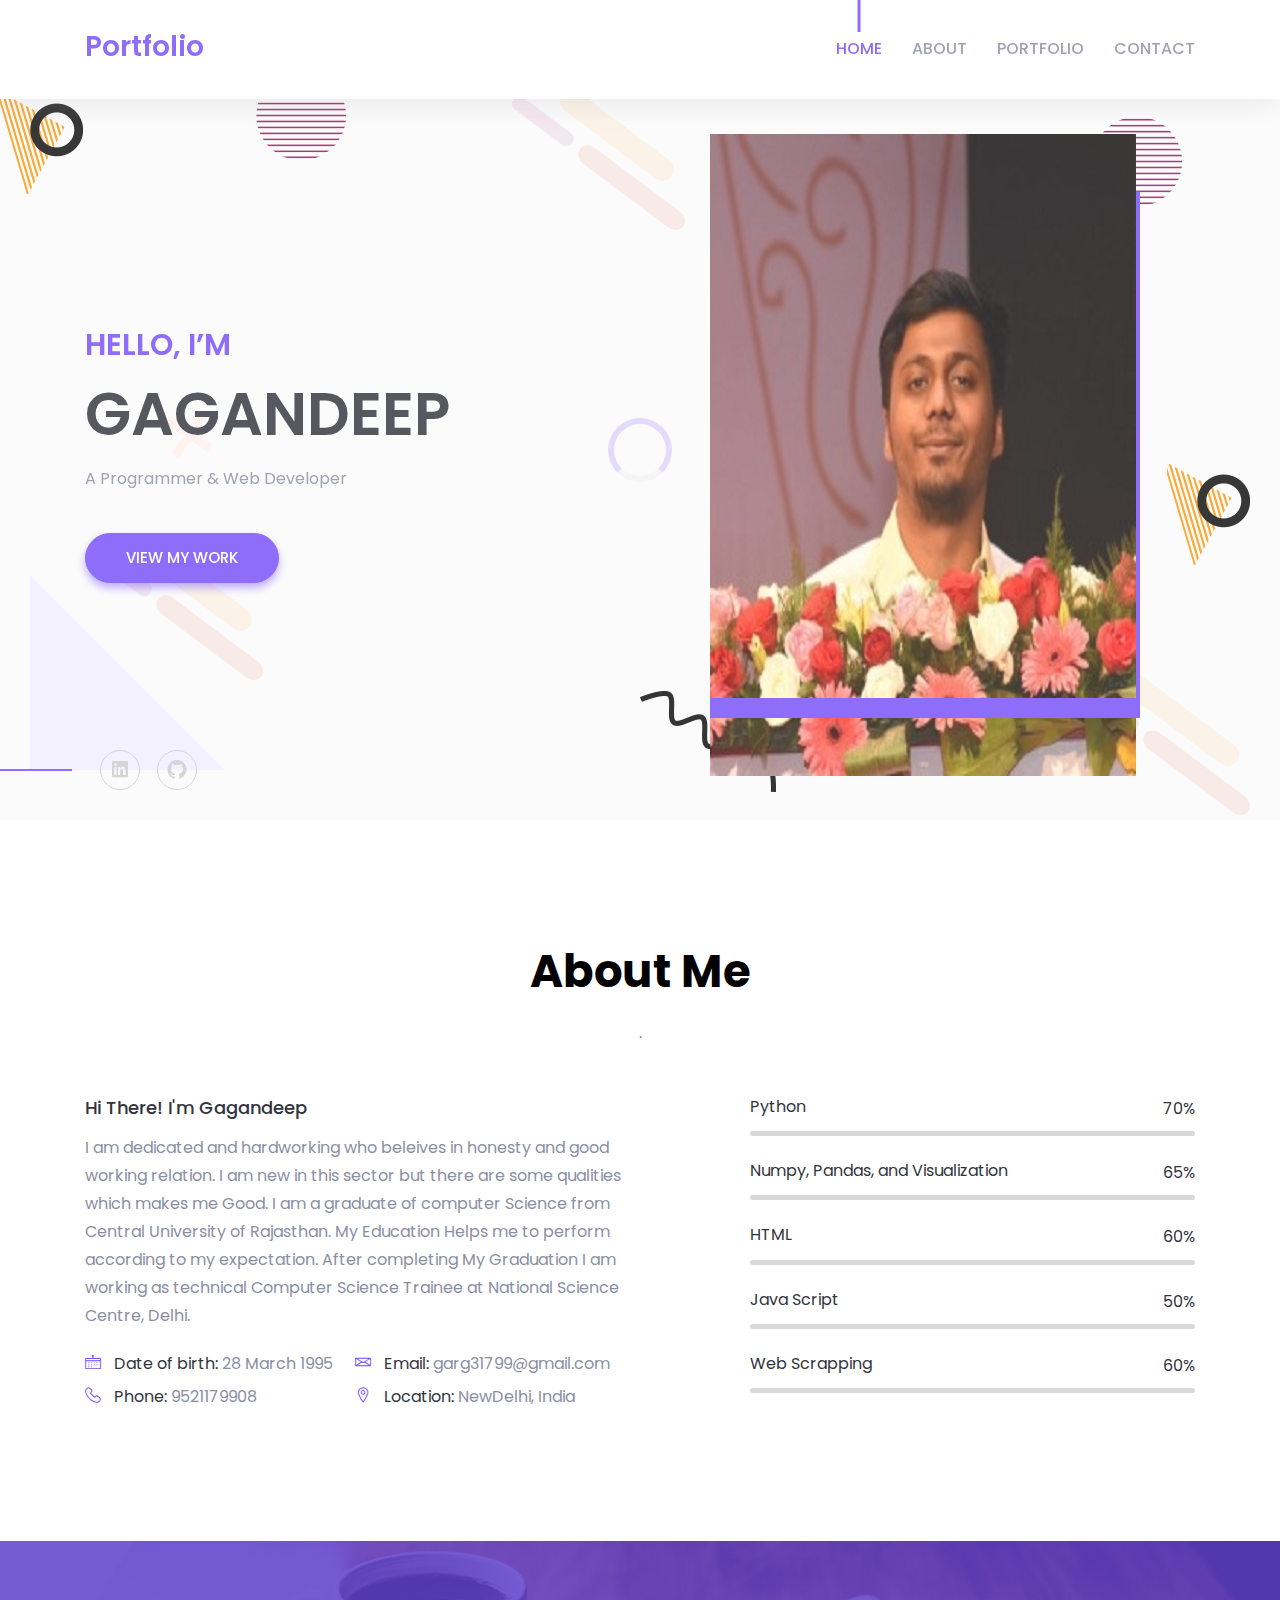
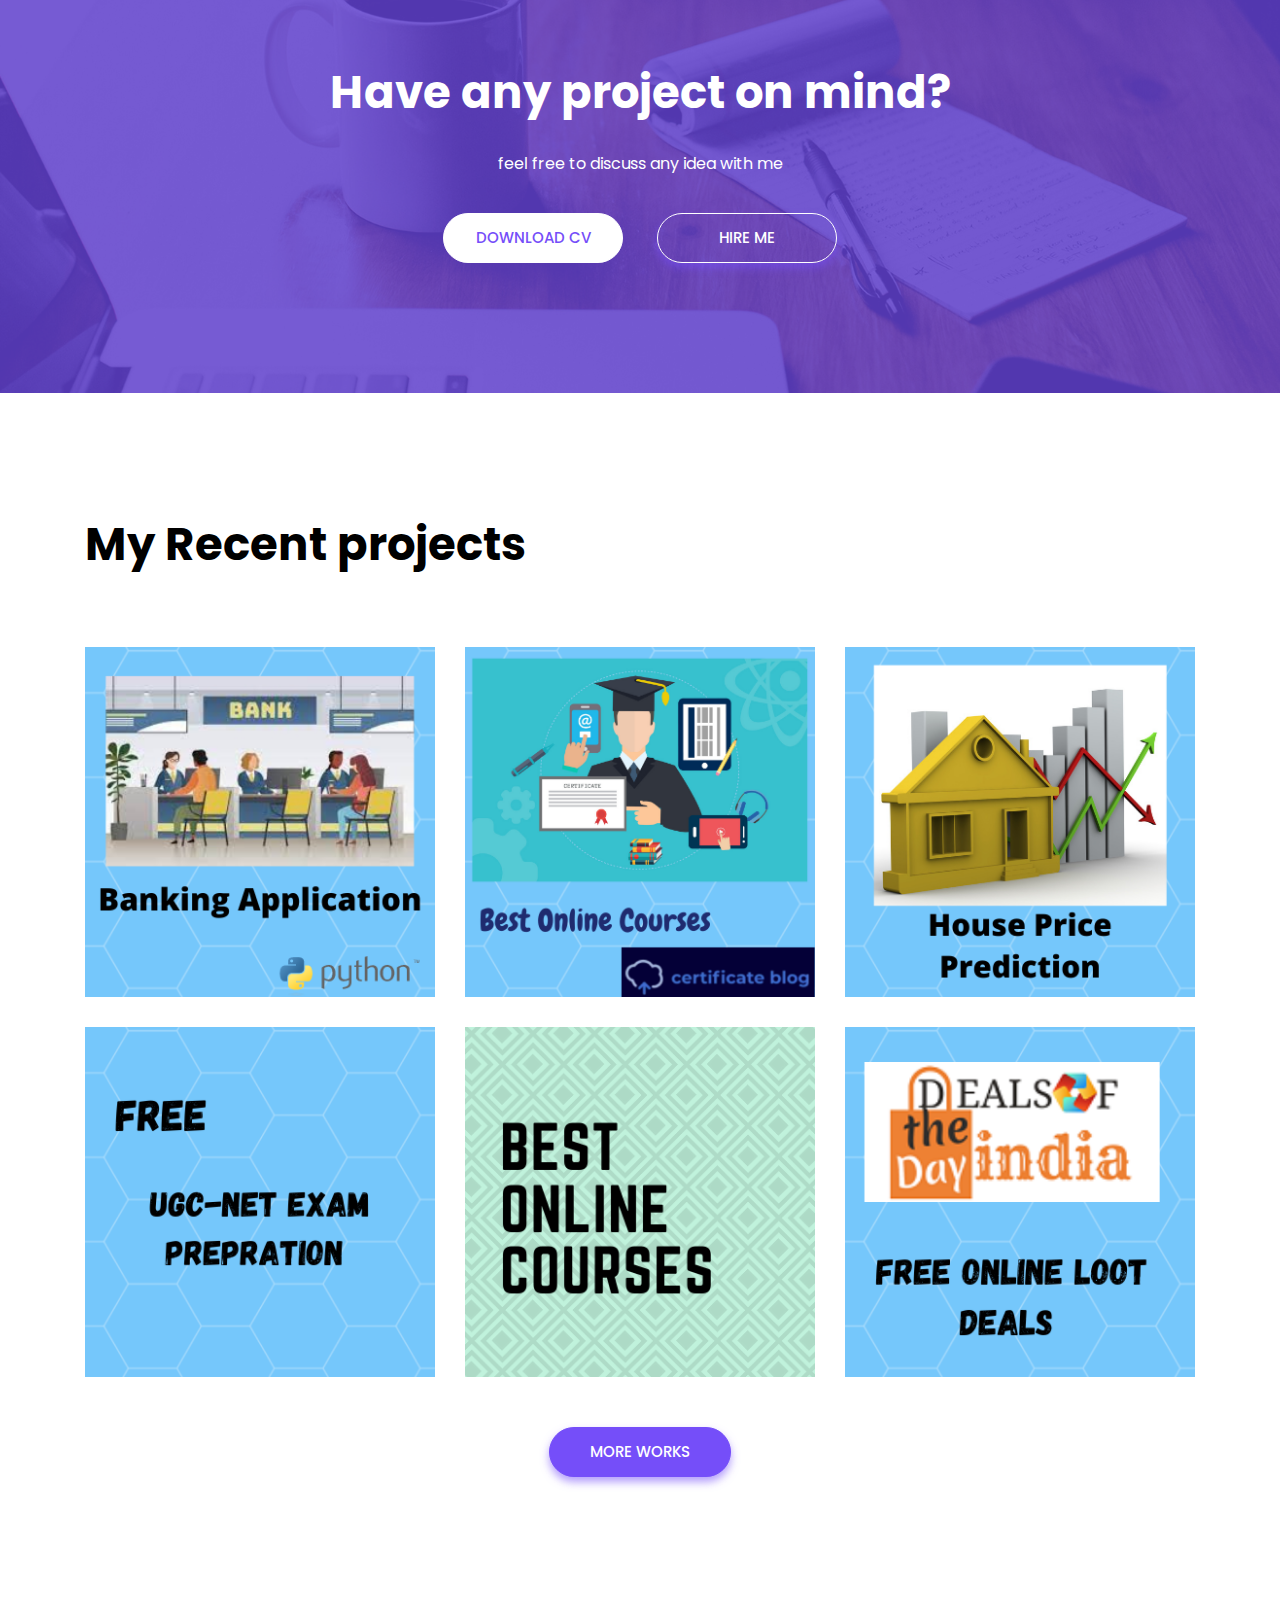
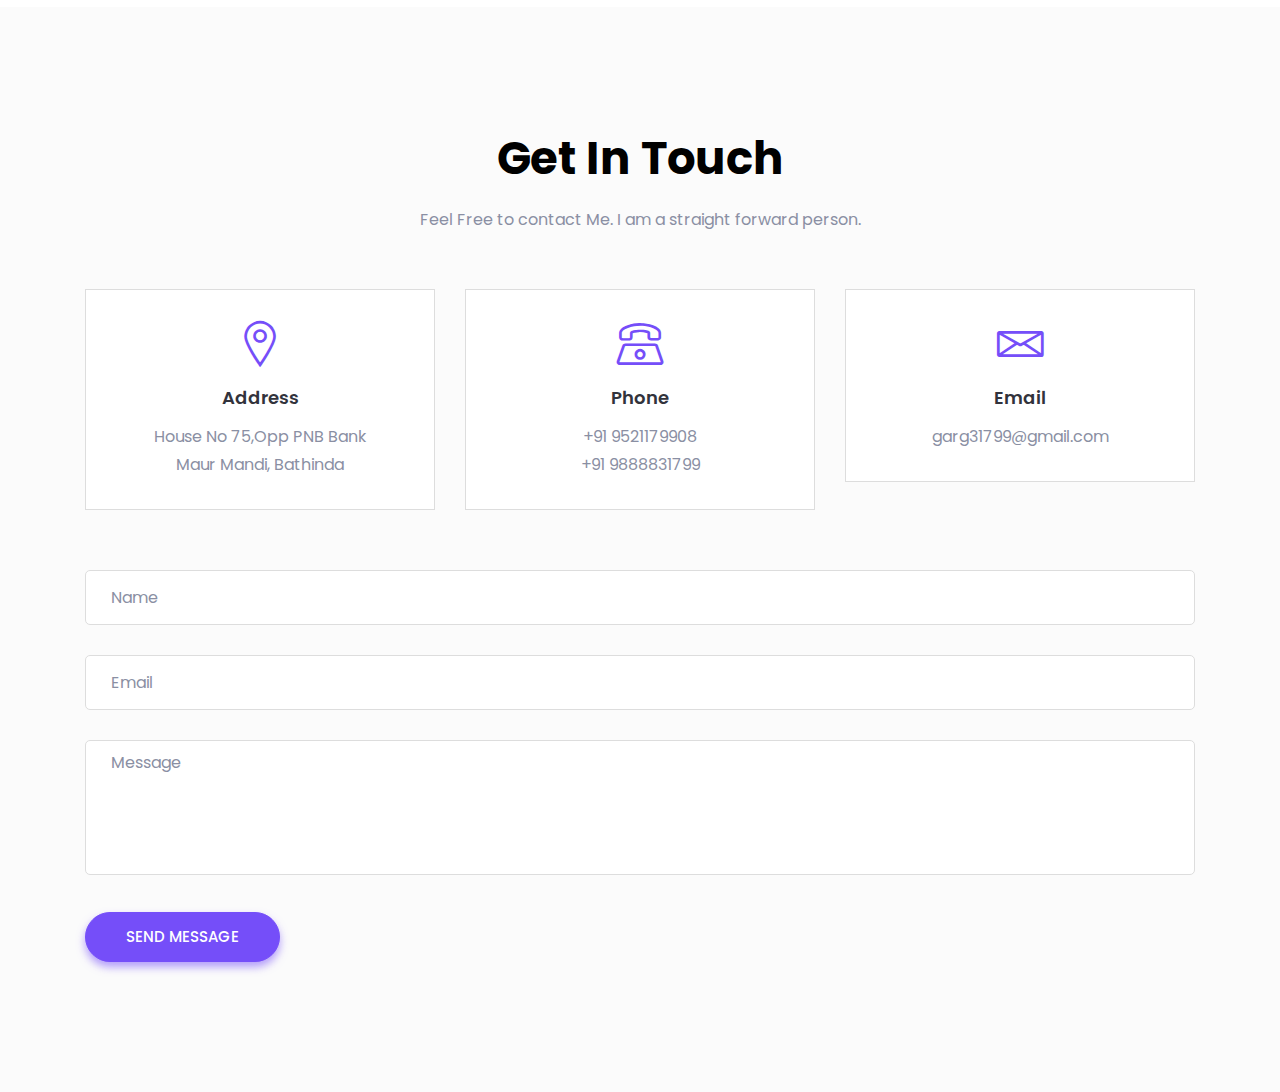
==== commit a8b6c8b4: "Update index.html" ====
--- a/index.html
+++ b/index.html
@@ -238,7 +238,7 @@
                         
                          <div class="skill-item mt-25">
                             <div class="skill-header">
-                                <h6 class="skill-title">Numpy, Pandas, and visualization </h6>
+                                <h6 class="skill-title">Numpy, Pandas, and Visualization </h6>
                                 <div class="skill-percentage">
                                     <div class="count-box counted">
                                         <span class="counter">65</span>
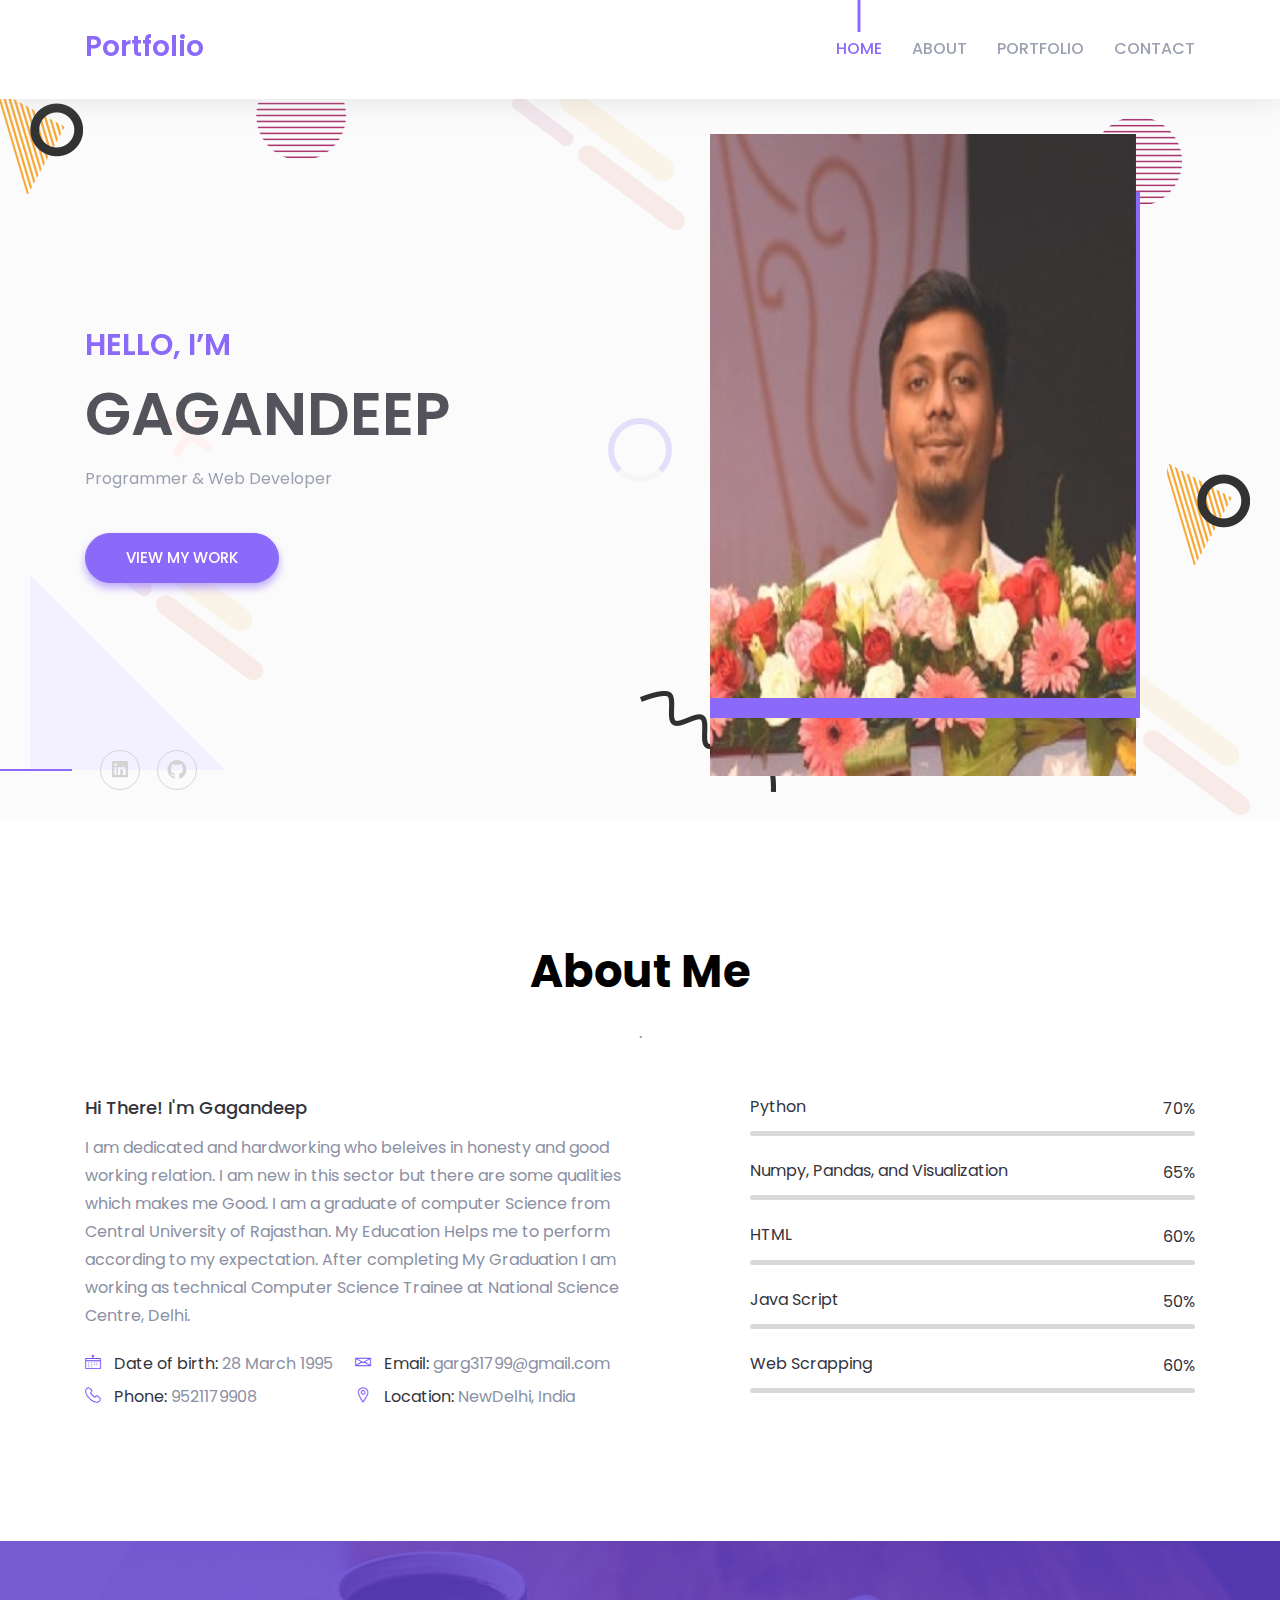
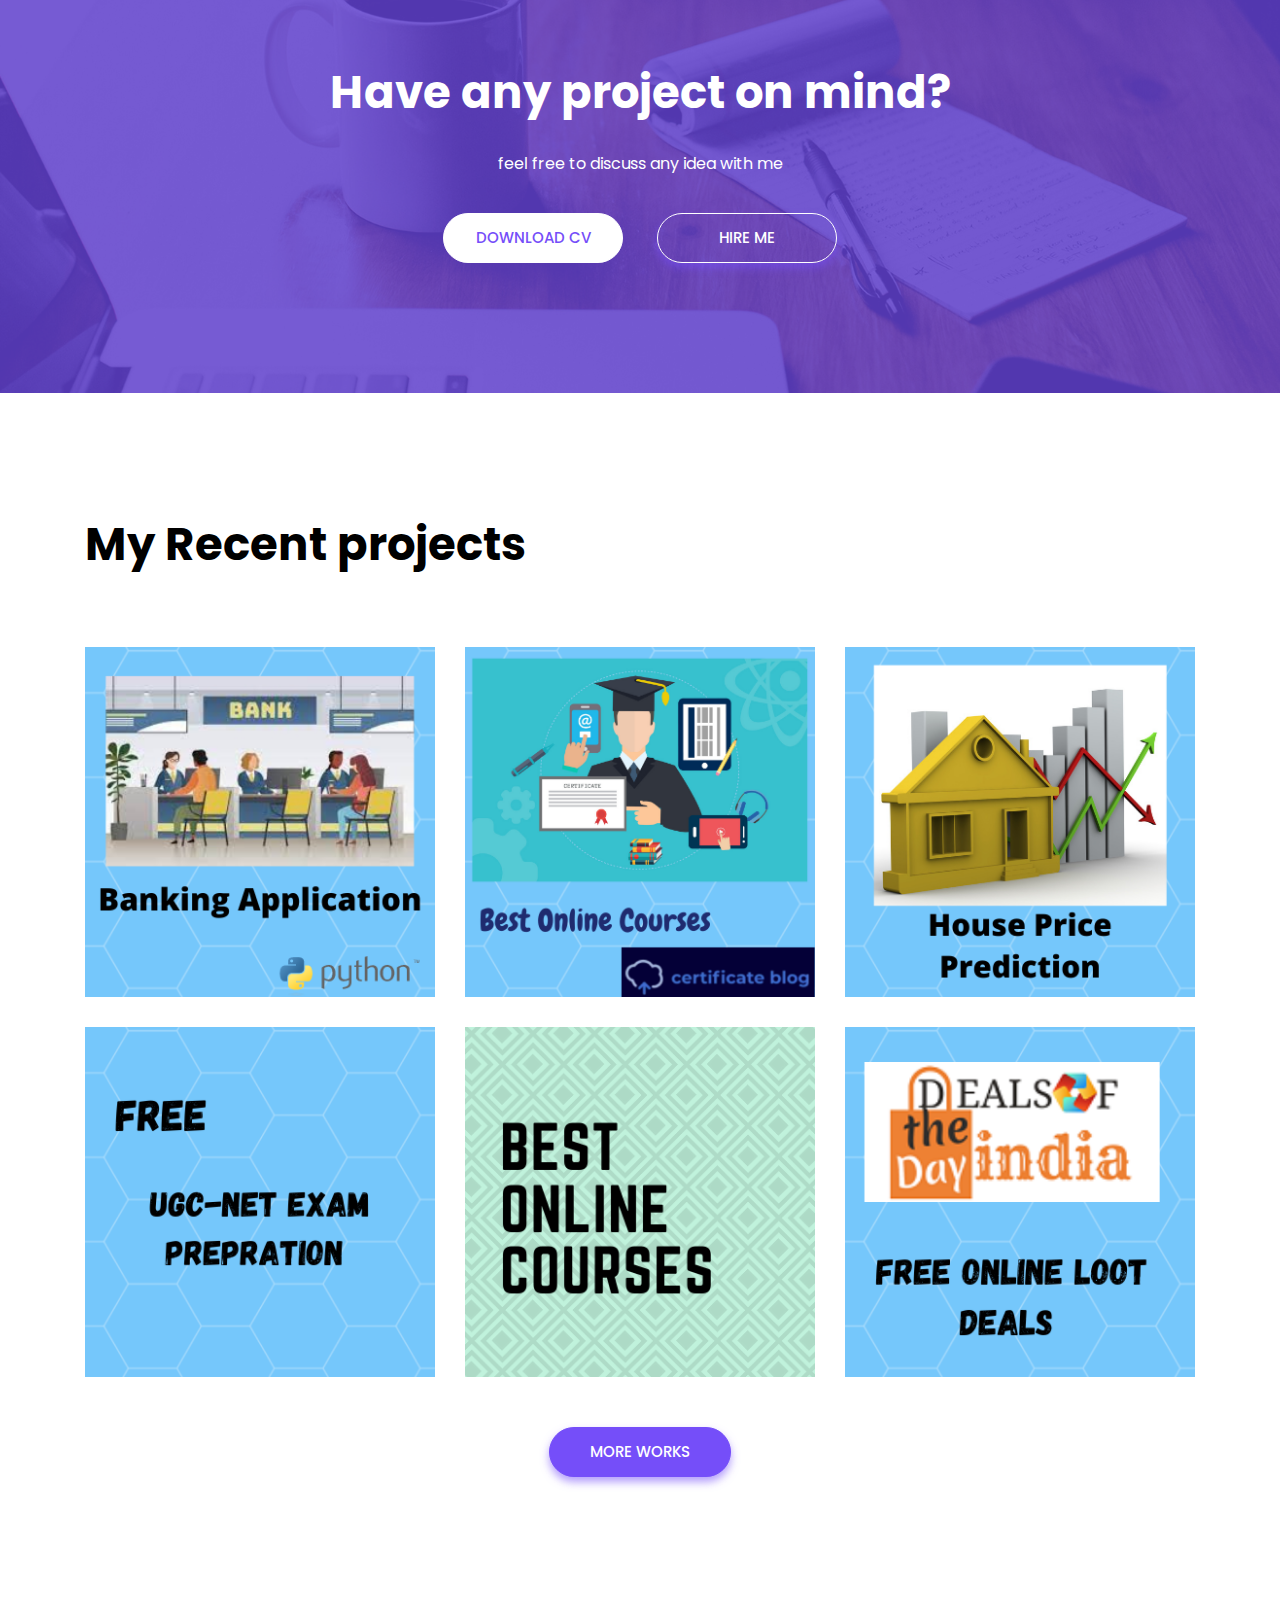
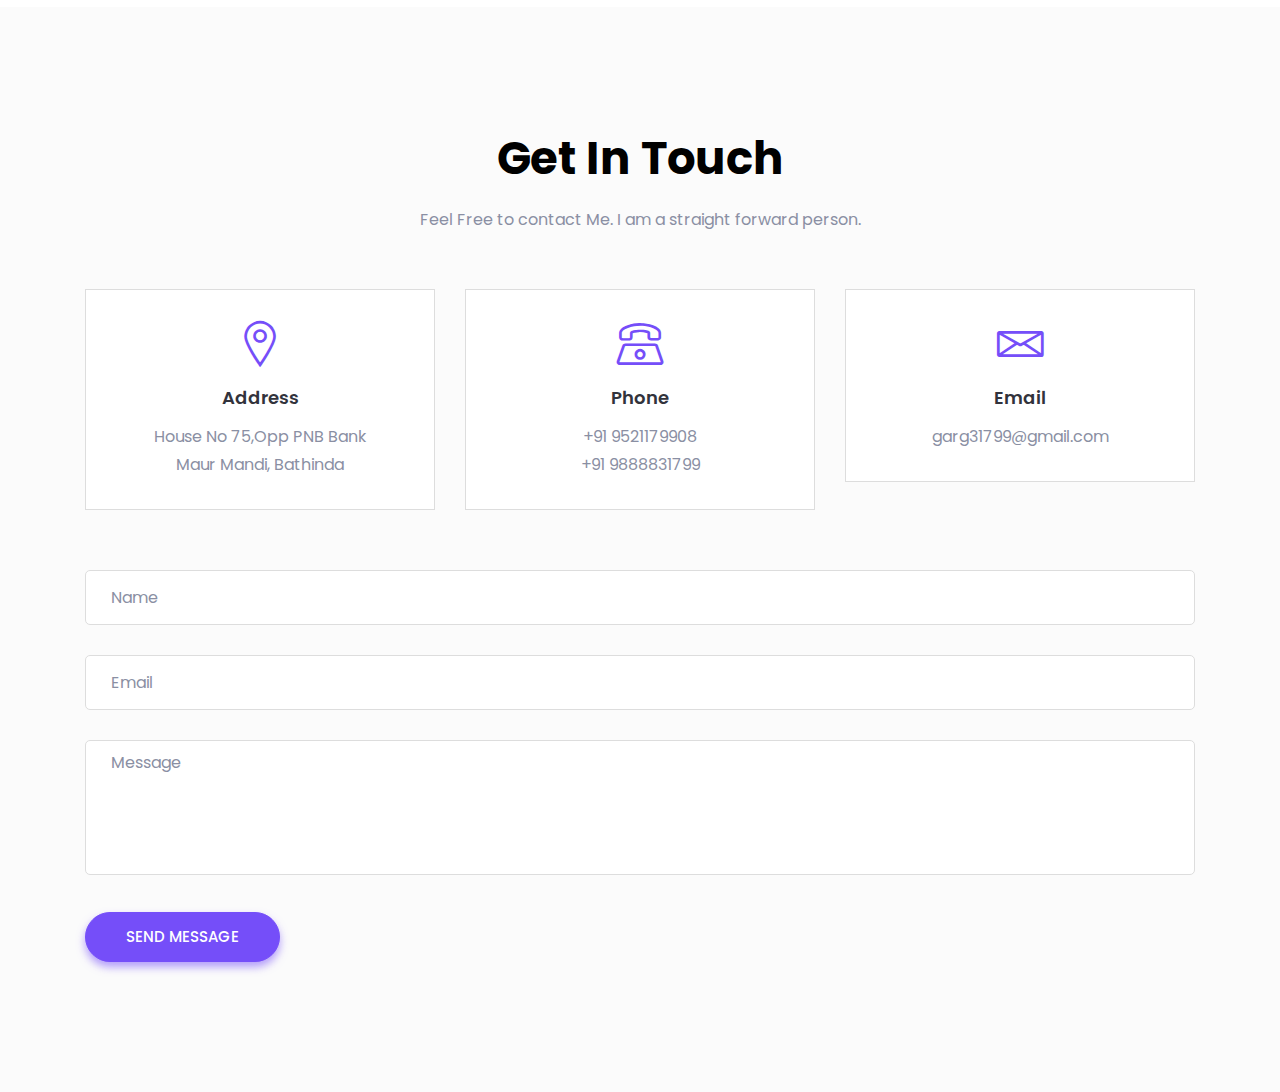
==== commit cd61c145: "Update index.html" ====
--- a/index.html
+++ b/index.html
@@ -124,7 +124,7 @@
                         <div class="header-content-right">
                             <h4 class="sub-title">Hello, I’m</h4>
                             <h1 class="title">GaganDeep</h1>
-                            <p>A Programmer & Web Developer</p>
+                            <p>Programmer & Web Developer</p>
                             <a class="main-btn" href="#work">View my Work</a>
                         </div> <!-- header content right -->
                     </div>
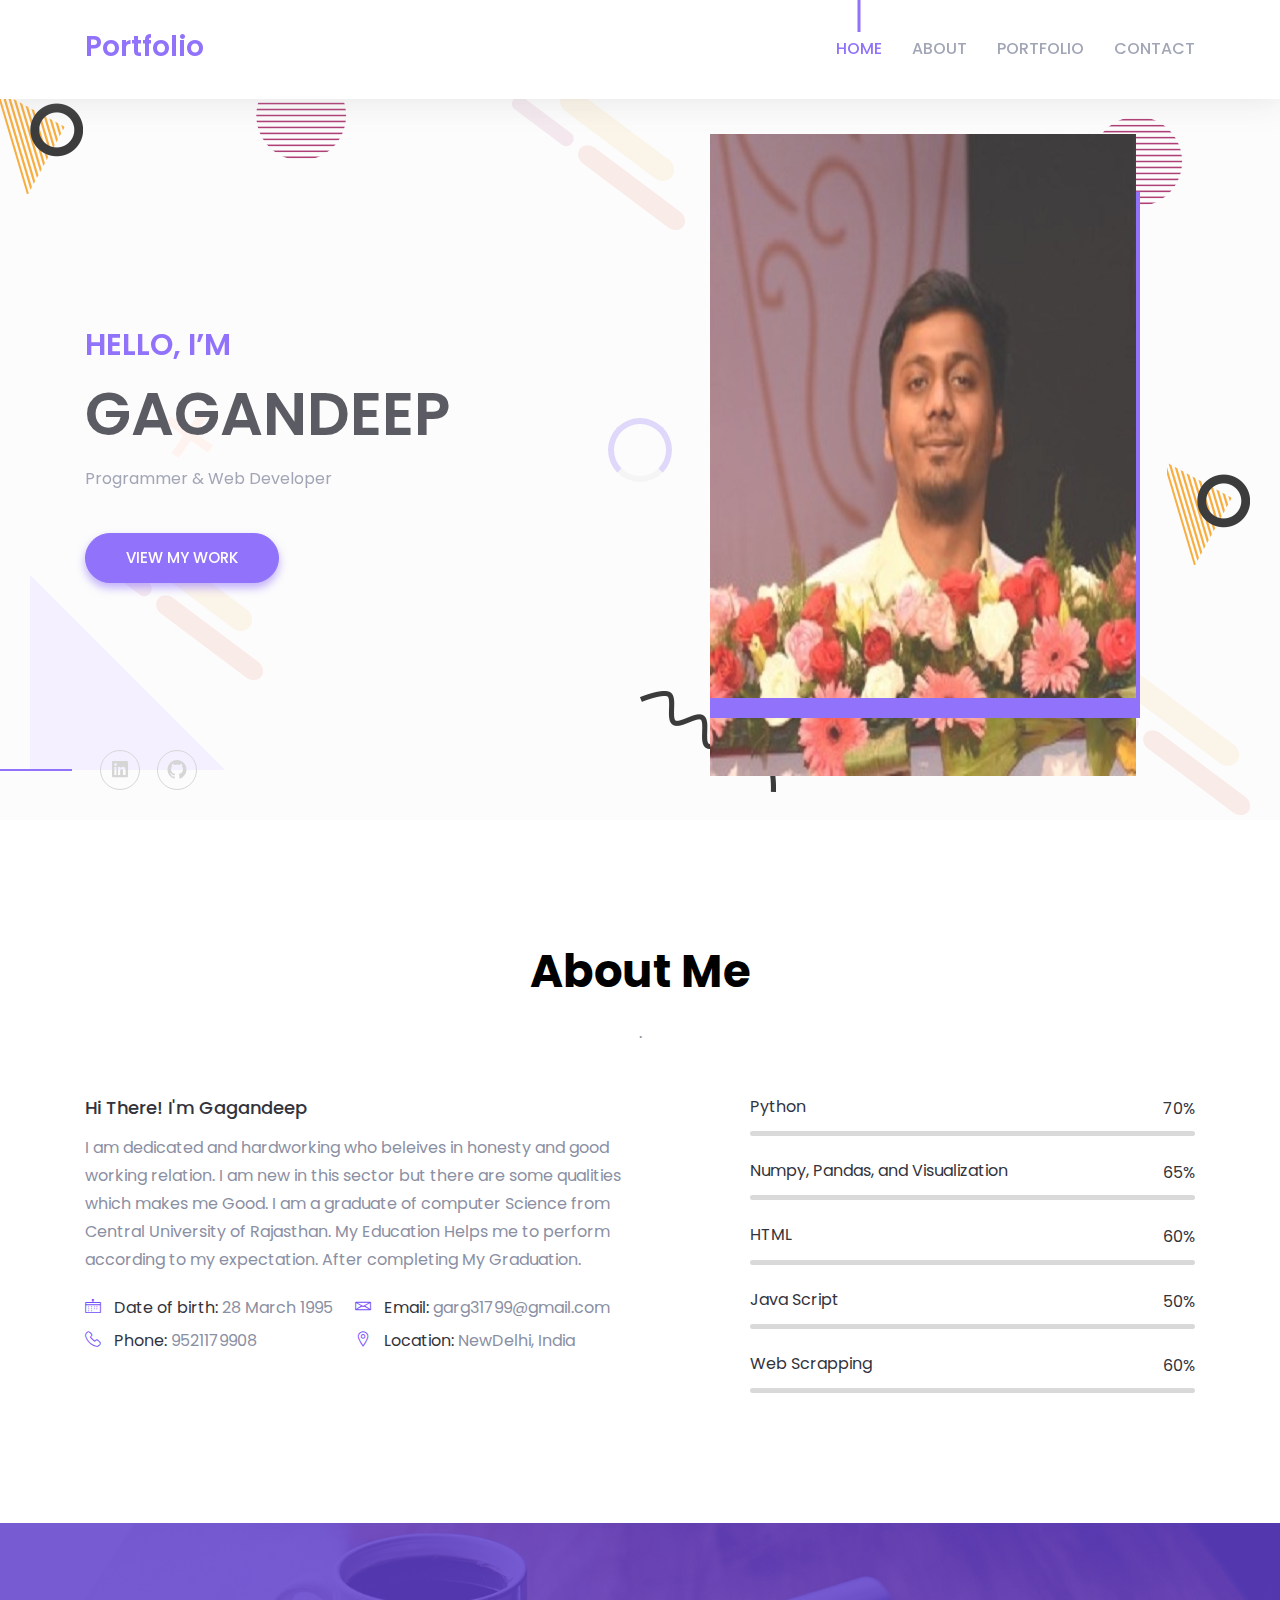
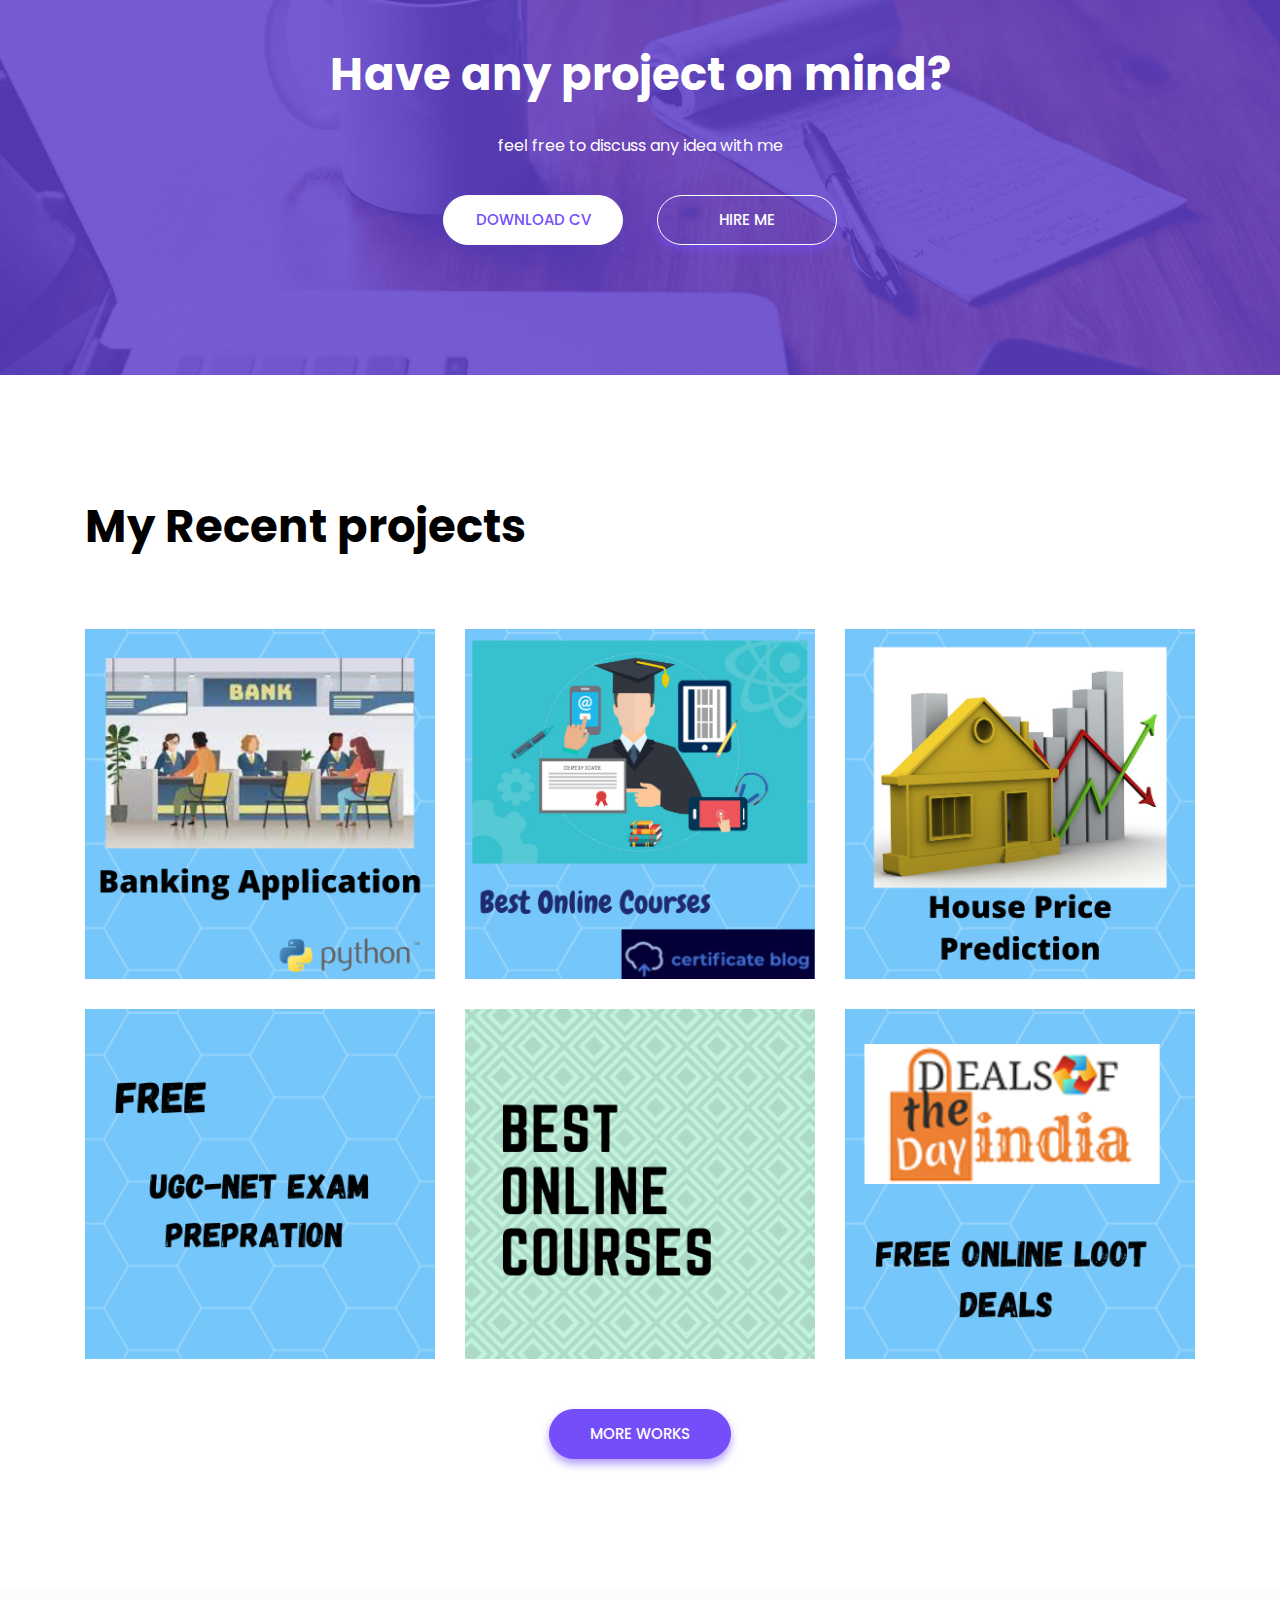
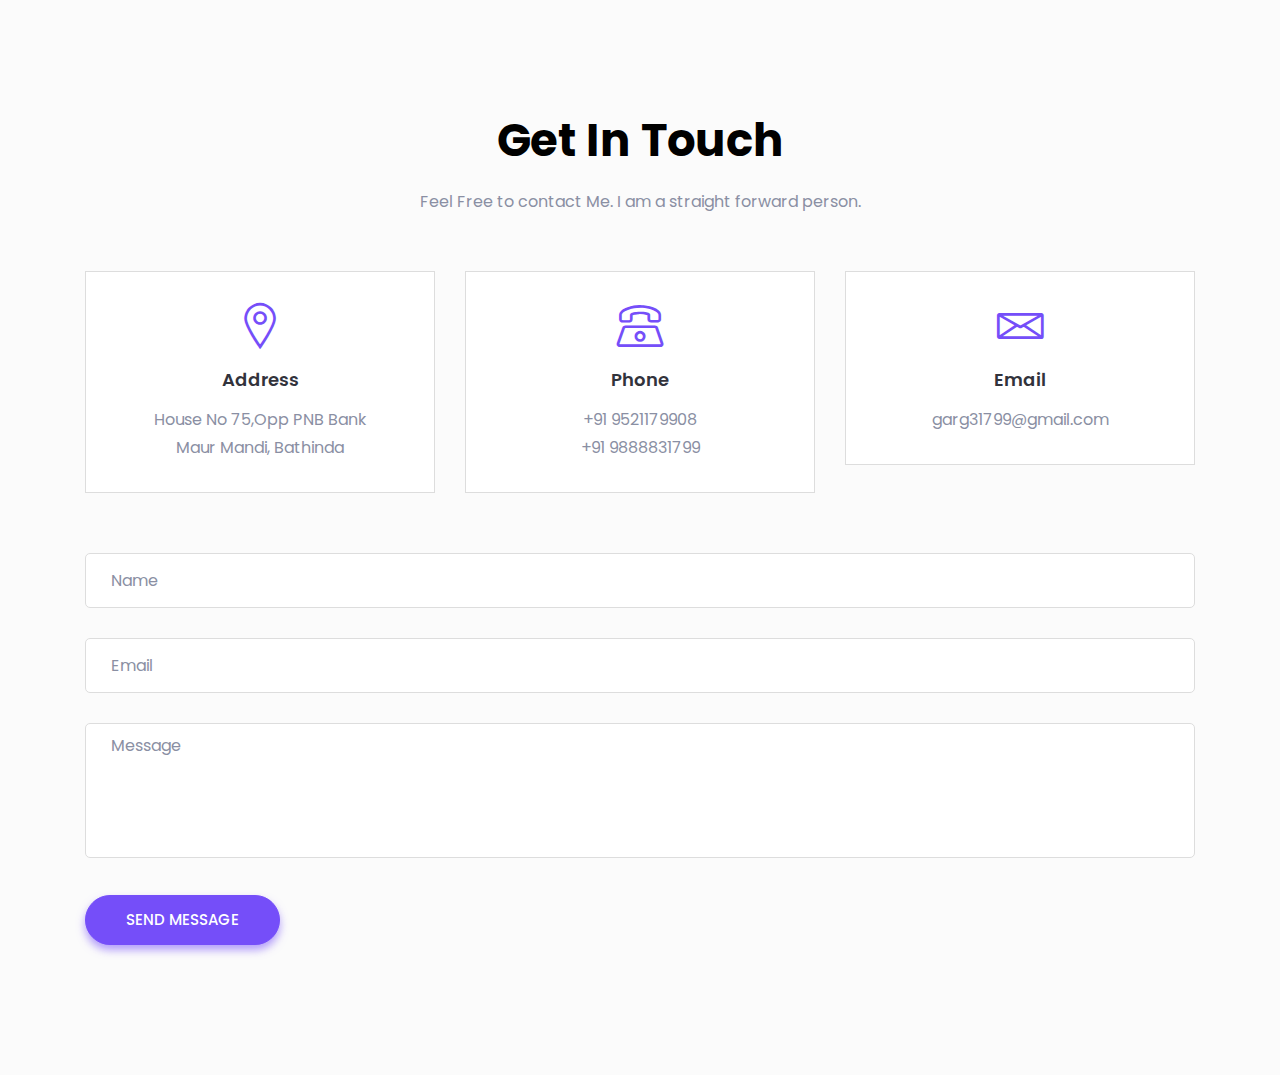
==== commit a9d79626: "Update index.html" ====
--- a/index.html
+++ b/index.html
@@ -172,7 +172,7 @@
                 <div class="col-lg-6">
                     <div class="about-content mt-50">
                         <h5 class="about-title">Hi There! I'm Gagandeep</h5>
-                        <p>I am dedicated and hardworking who beleives in honesty and good working relation. I am new in this sector but there are some qualities which makes me Good. I am a graduate of computer Science from Central University of Rajasthan. My Education Helps me to perform according to my expectation. After completing My Graduation I am working as technical Computer Science Trainee at National Science Centre, Delhi.</p>
+                        <p>I am dedicated and hardworking who beleives in honesty and good working relation. I am new in this sector but there are some qualities which makes me Good. I am a graduate of computer Science from Central University of Rajasthan. My Education Helps me to perform according to my expectation. After completing My Graduation.</p>
                         <ul class="clearfix">
                             <li>
                                 <div class="single-info d-flex align-items-center">
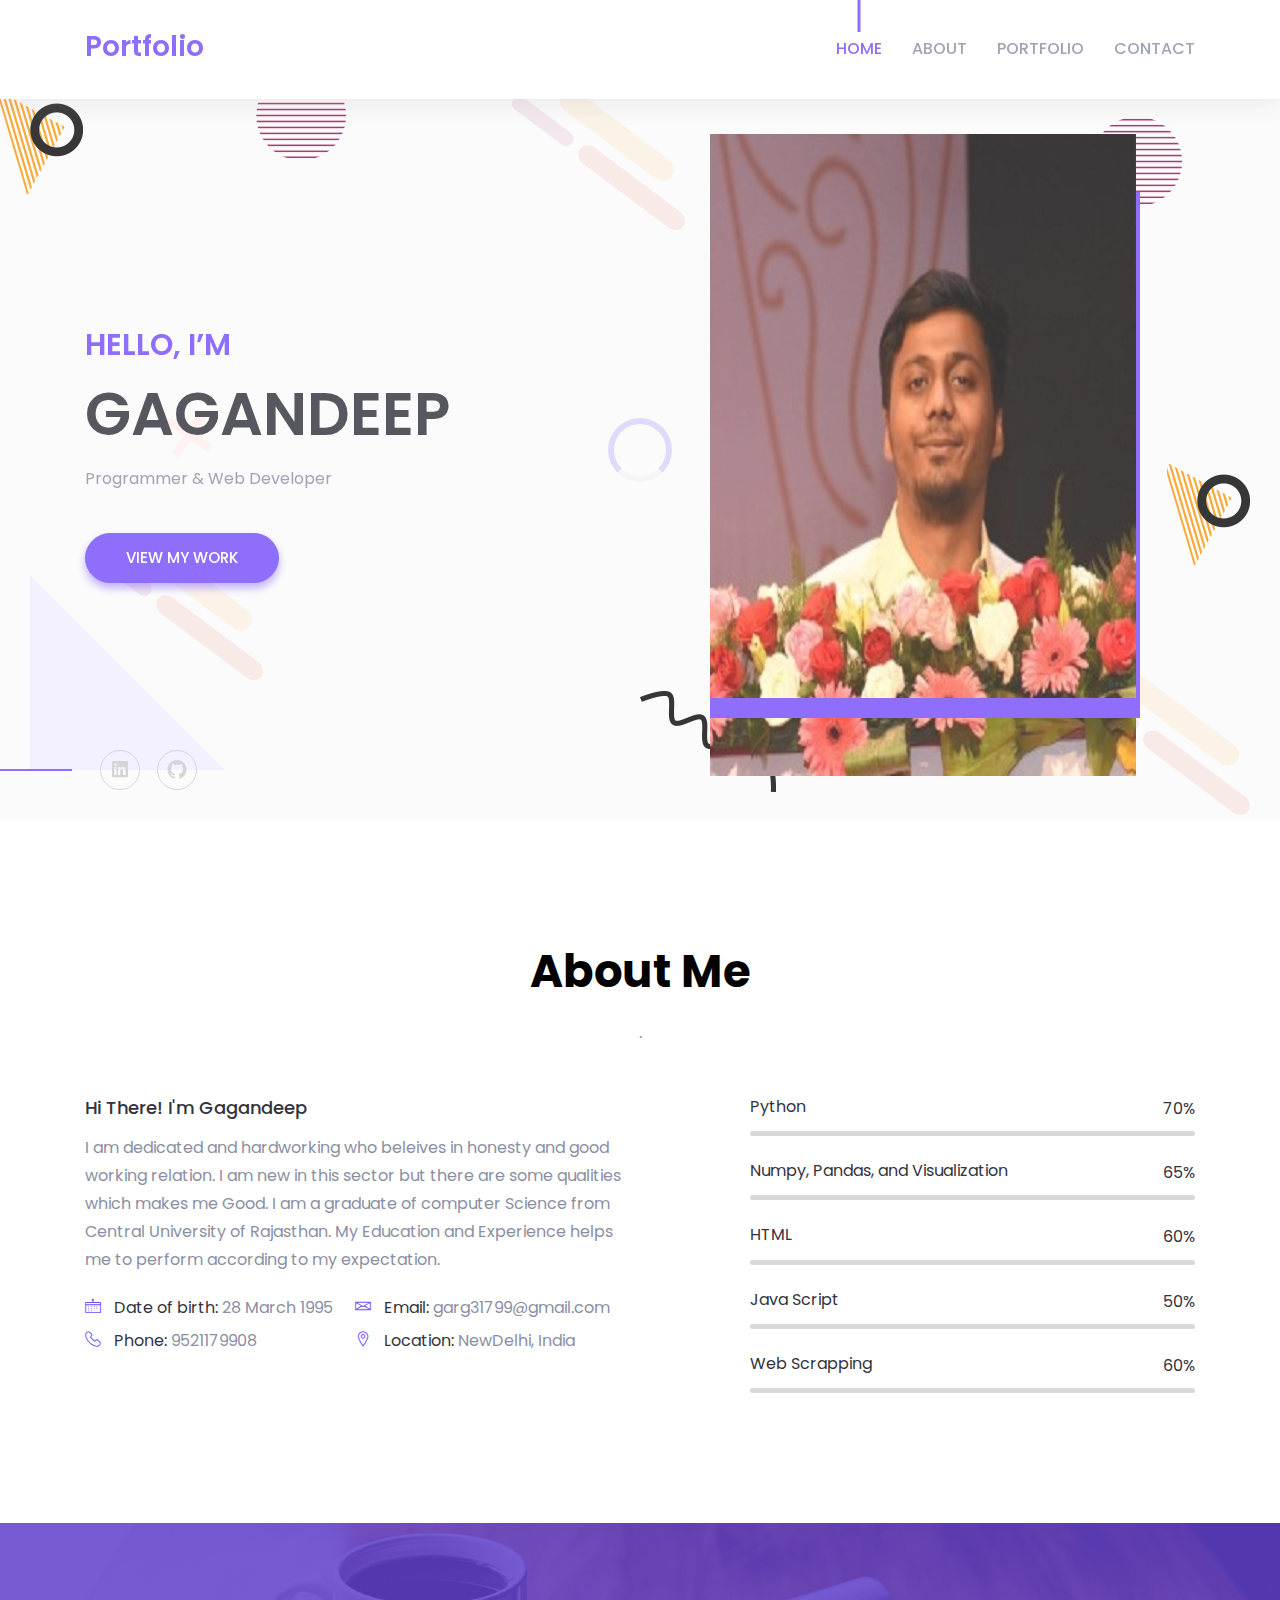
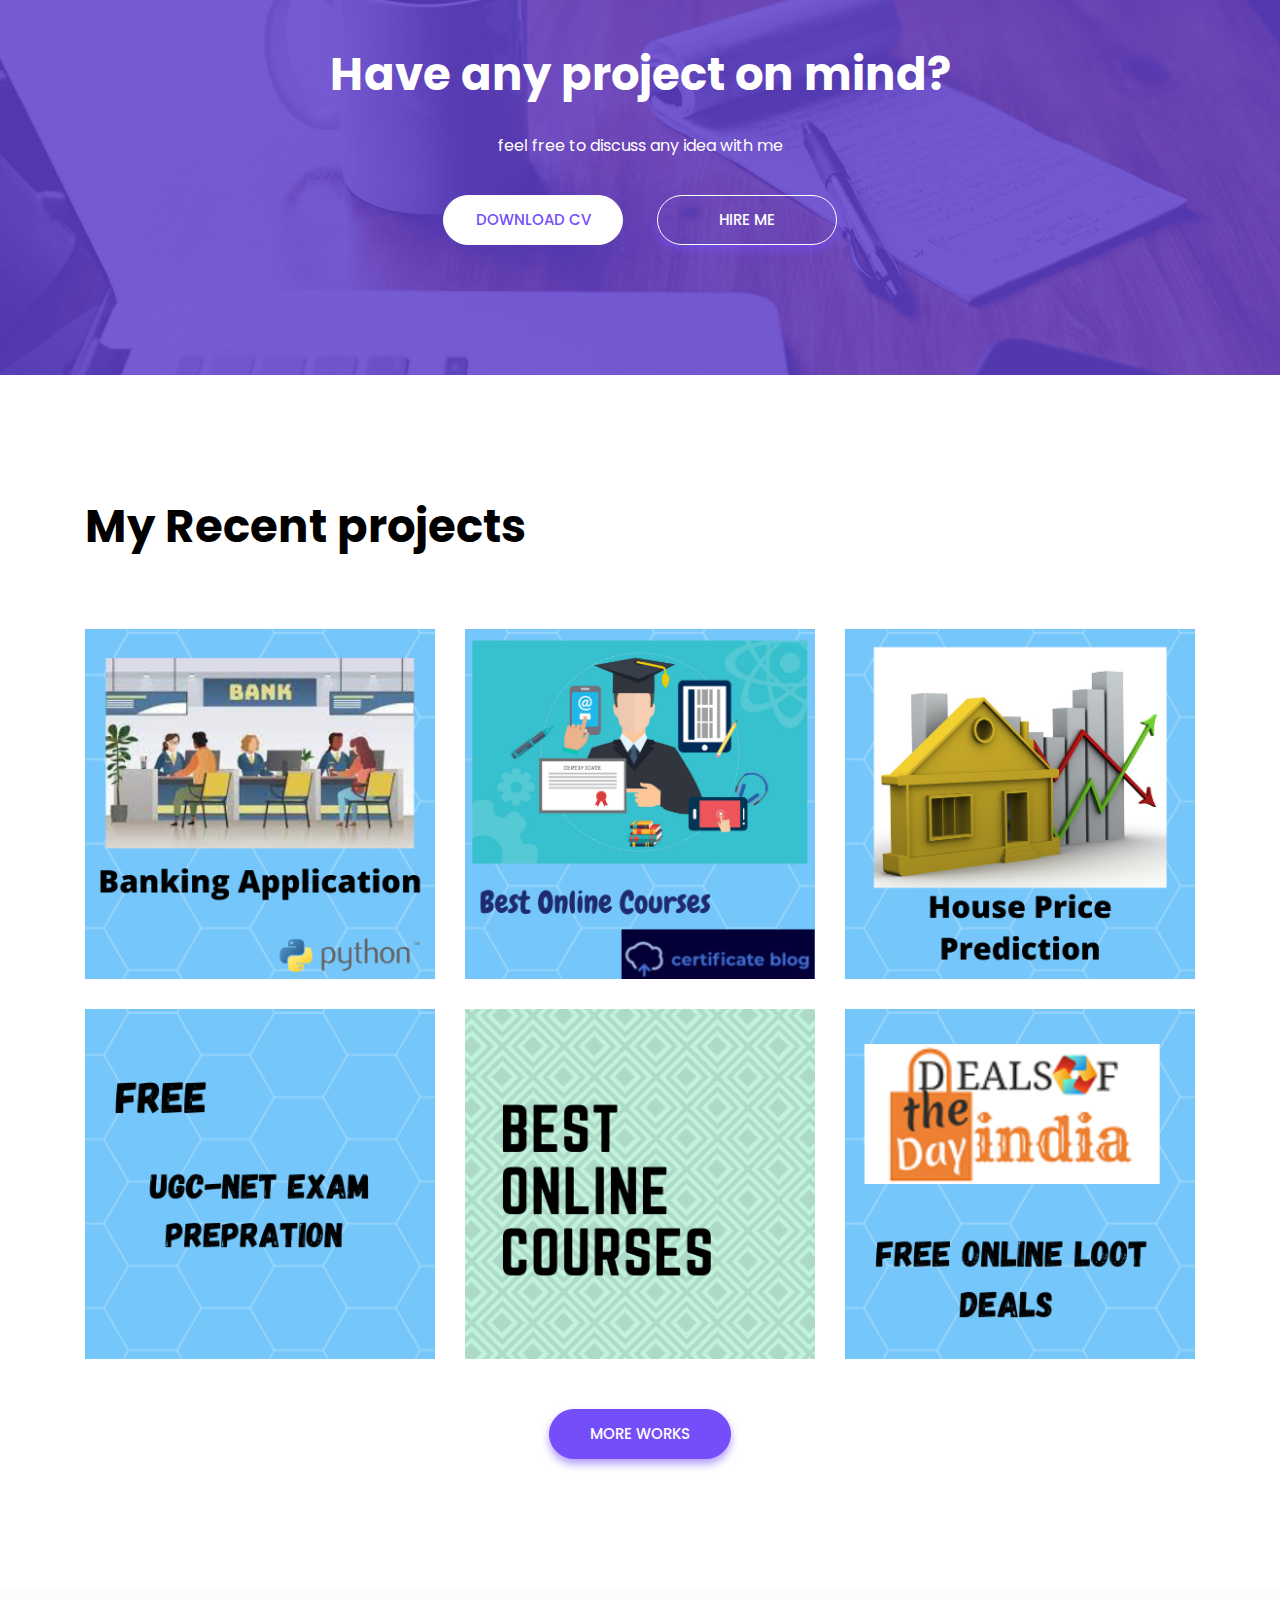
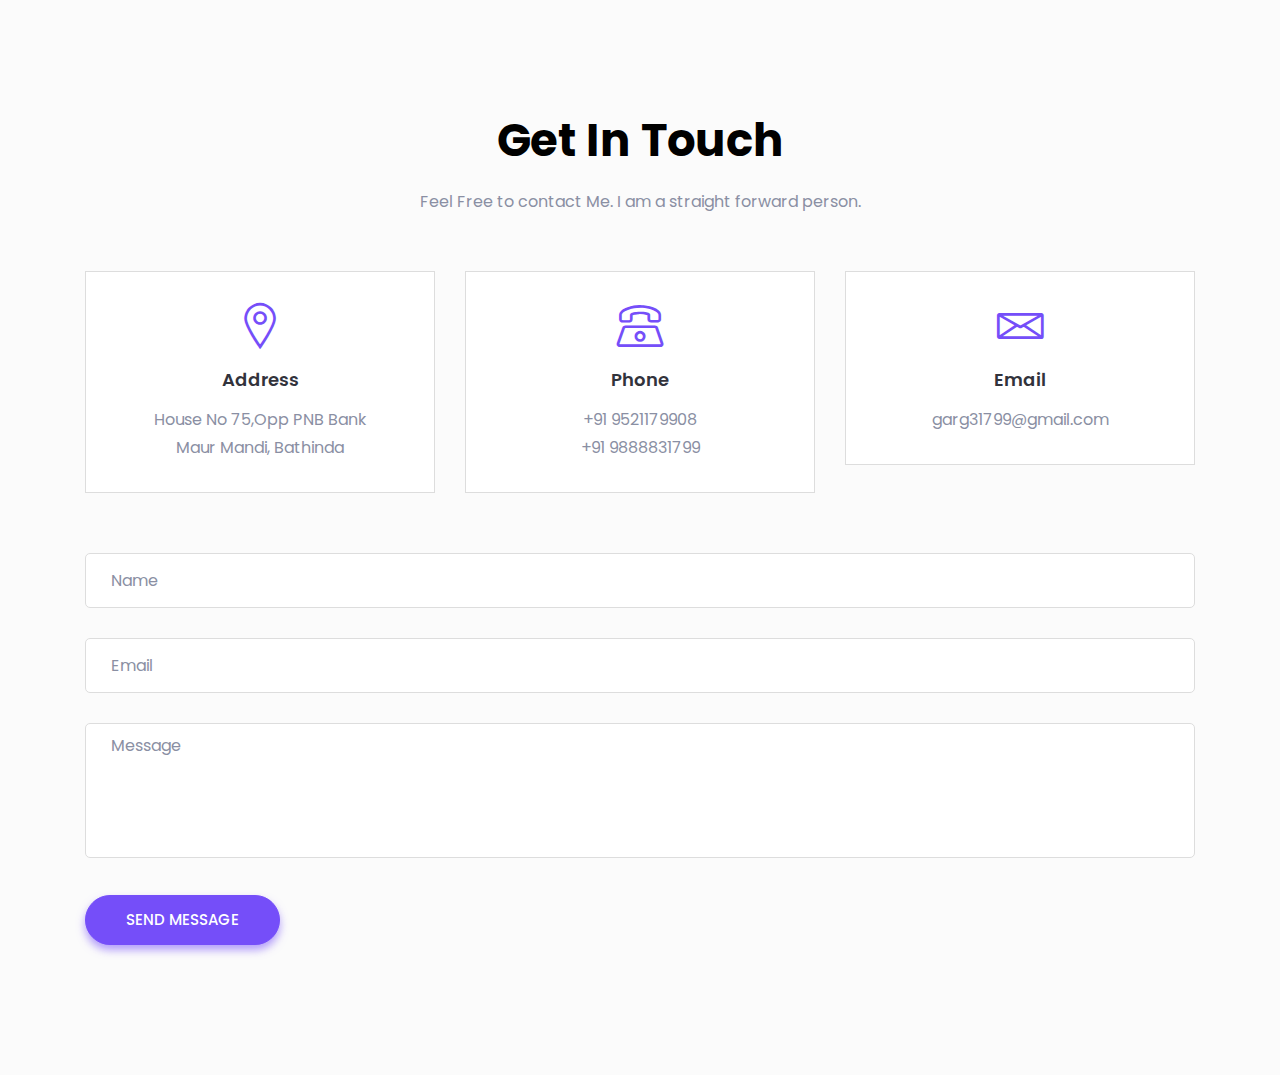
==== commit 86e0c7a3: "Update index.html" ====
--- a/index.html
+++ b/index.html
@@ -172,7 +172,7 @@
                 <div class="col-lg-6">
                     <div class="about-content mt-50">
                         <h5 class="about-title">Hi There! I'm Gagandeep</h5>
-                        <p>I am dedicated and hardworking who beleives in honesty and good working relation. I am new in this sector but there are some qualities which makes me Good. I am a graduate of computer Science from Central University of Rajasthan. My Education Helps me to perform according to my expectation. After completing My Graduation.</p>
+                        <p>I am dedicated and hardworking who beleives in honesty and good working relation. I am new in this sector but there are some qualities which makes me Good. I am a graduate of computer Science from Central University of Rajasthan. My Education and Experience helps me to perform according to my expectation.</p>
                         <ul class="clearfix">
                             <li>
                                 <div class="single-info d-flex align-items-center">
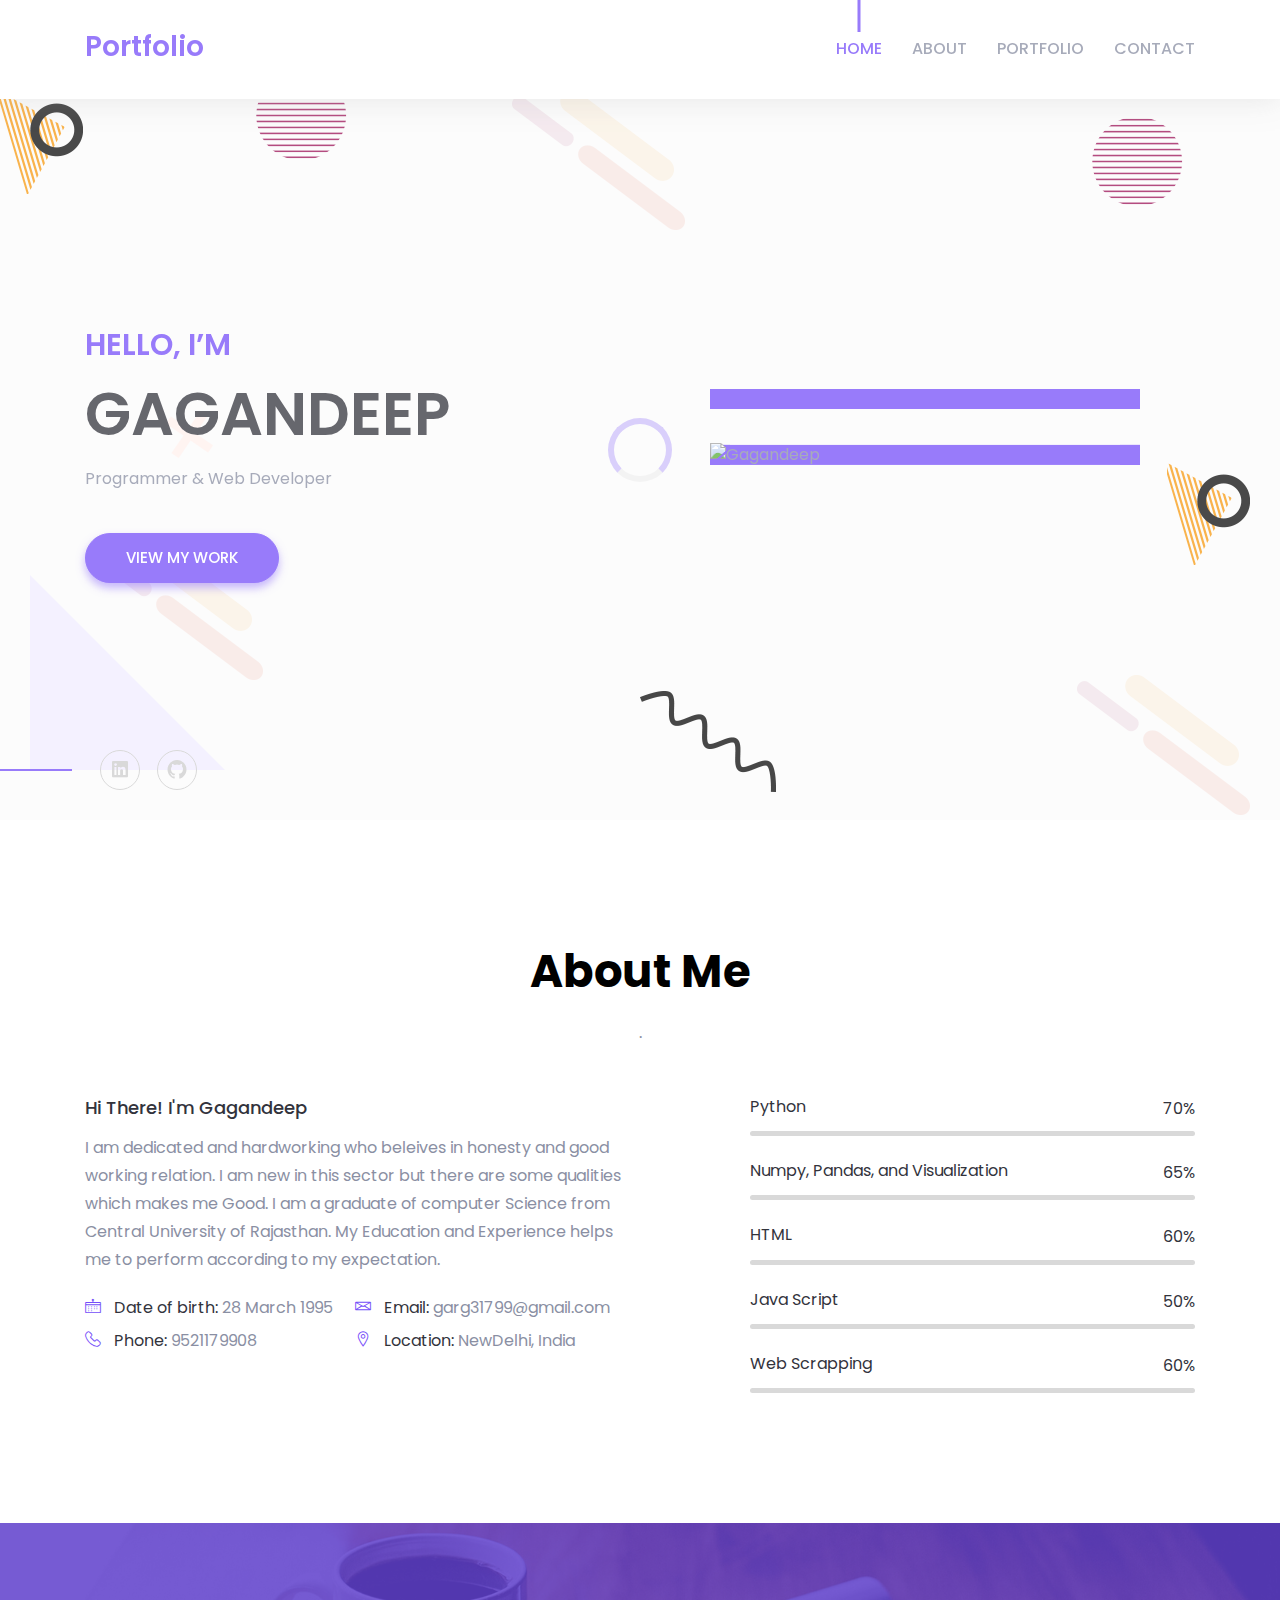
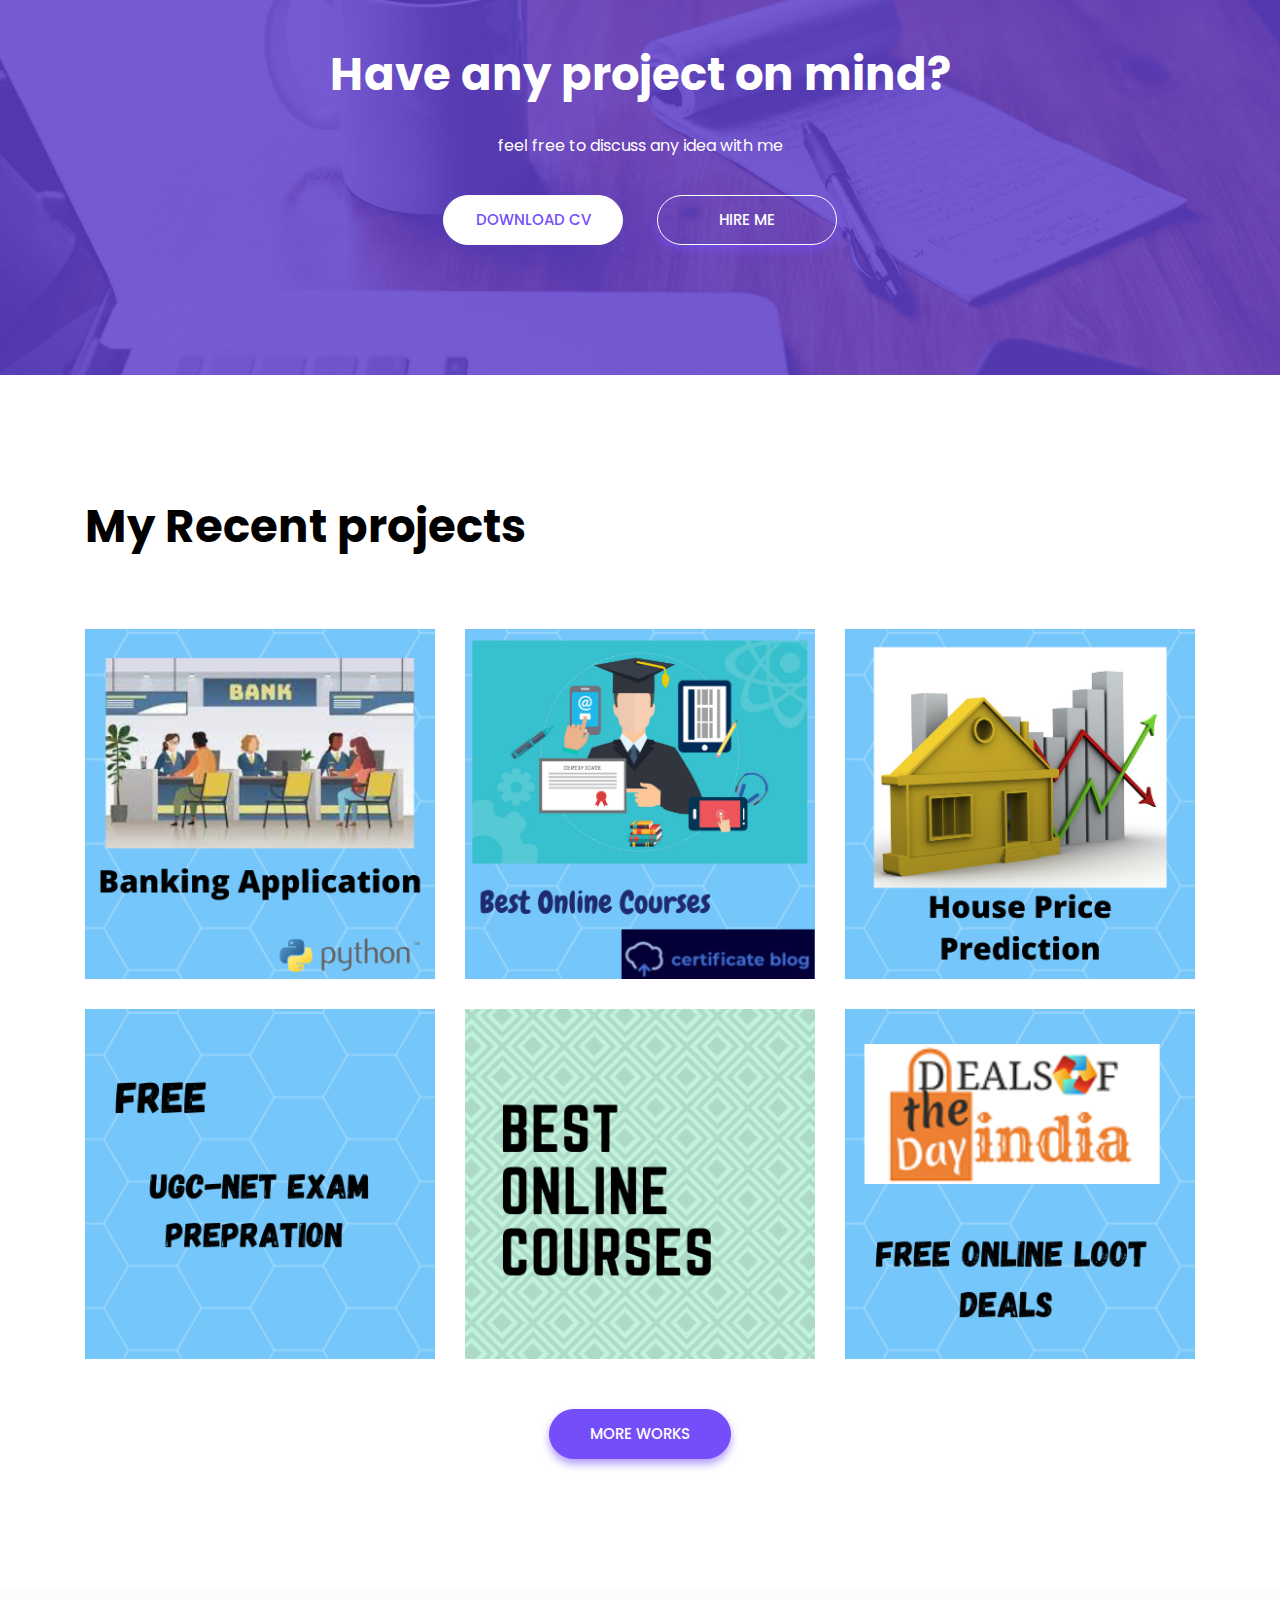
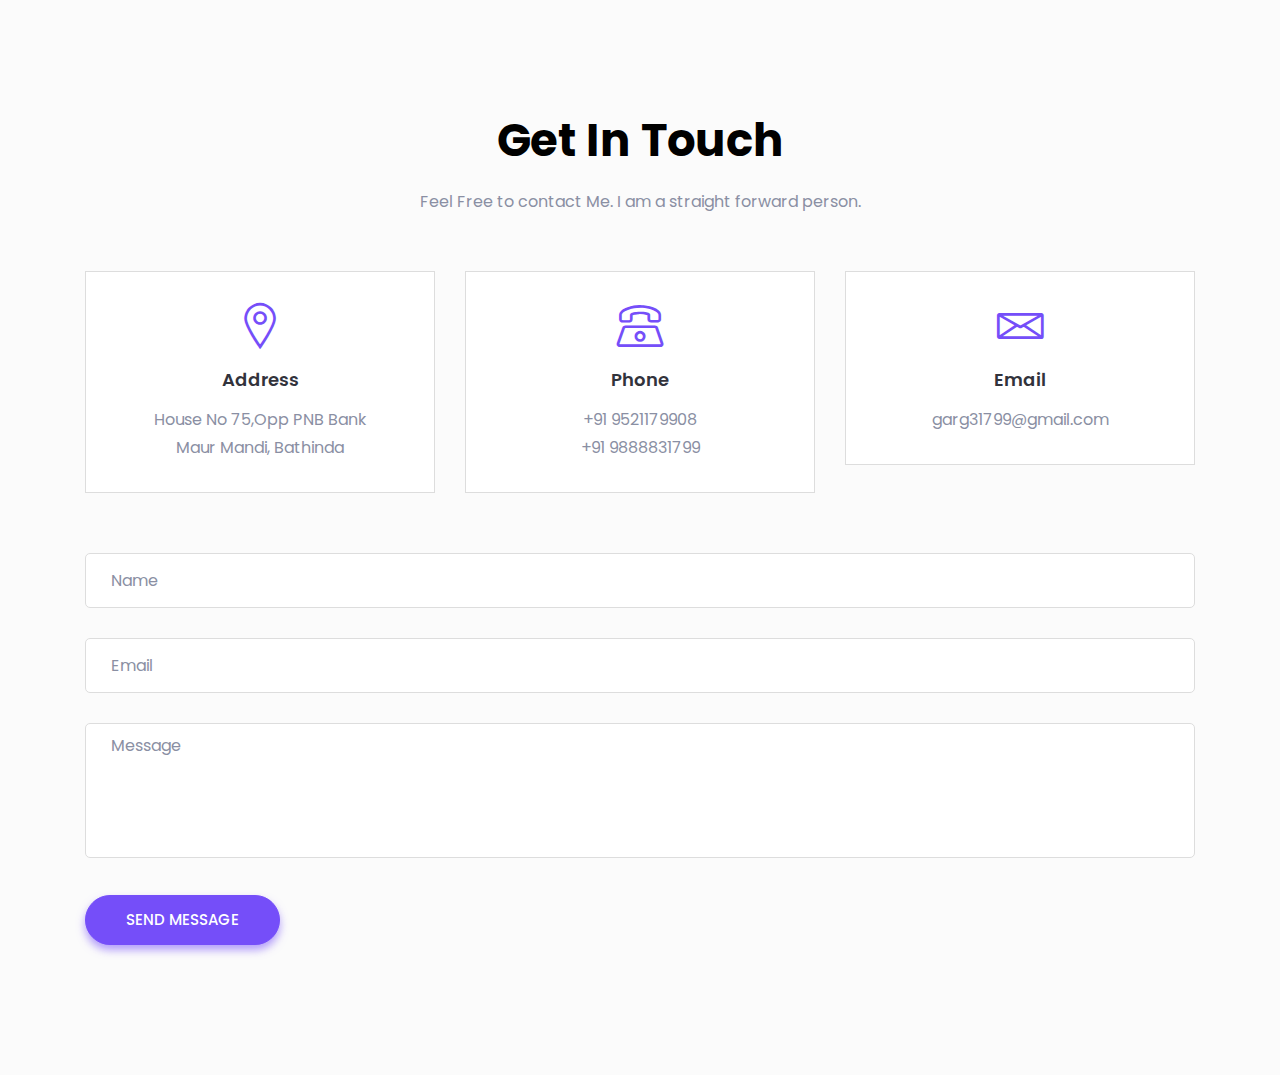
==== commit 3837a5d3: "Update index.html" ====
--- a/index.html
+++ b/index.html
@@ -130,7 +130,7 @@
                     </div>
                     <div class="col-lg-6 offset-xl-1">
                         <div class="header-image d-none d-lg-block">
-                            <img src="assets/images/banner/hero1.png" alt="hero">
+                            <img src="assets/images/banner/pic1.png" alt="Gagandeep">
                         </div> <!-- header image -->
                     </div>
                 </div> <!-- row -->
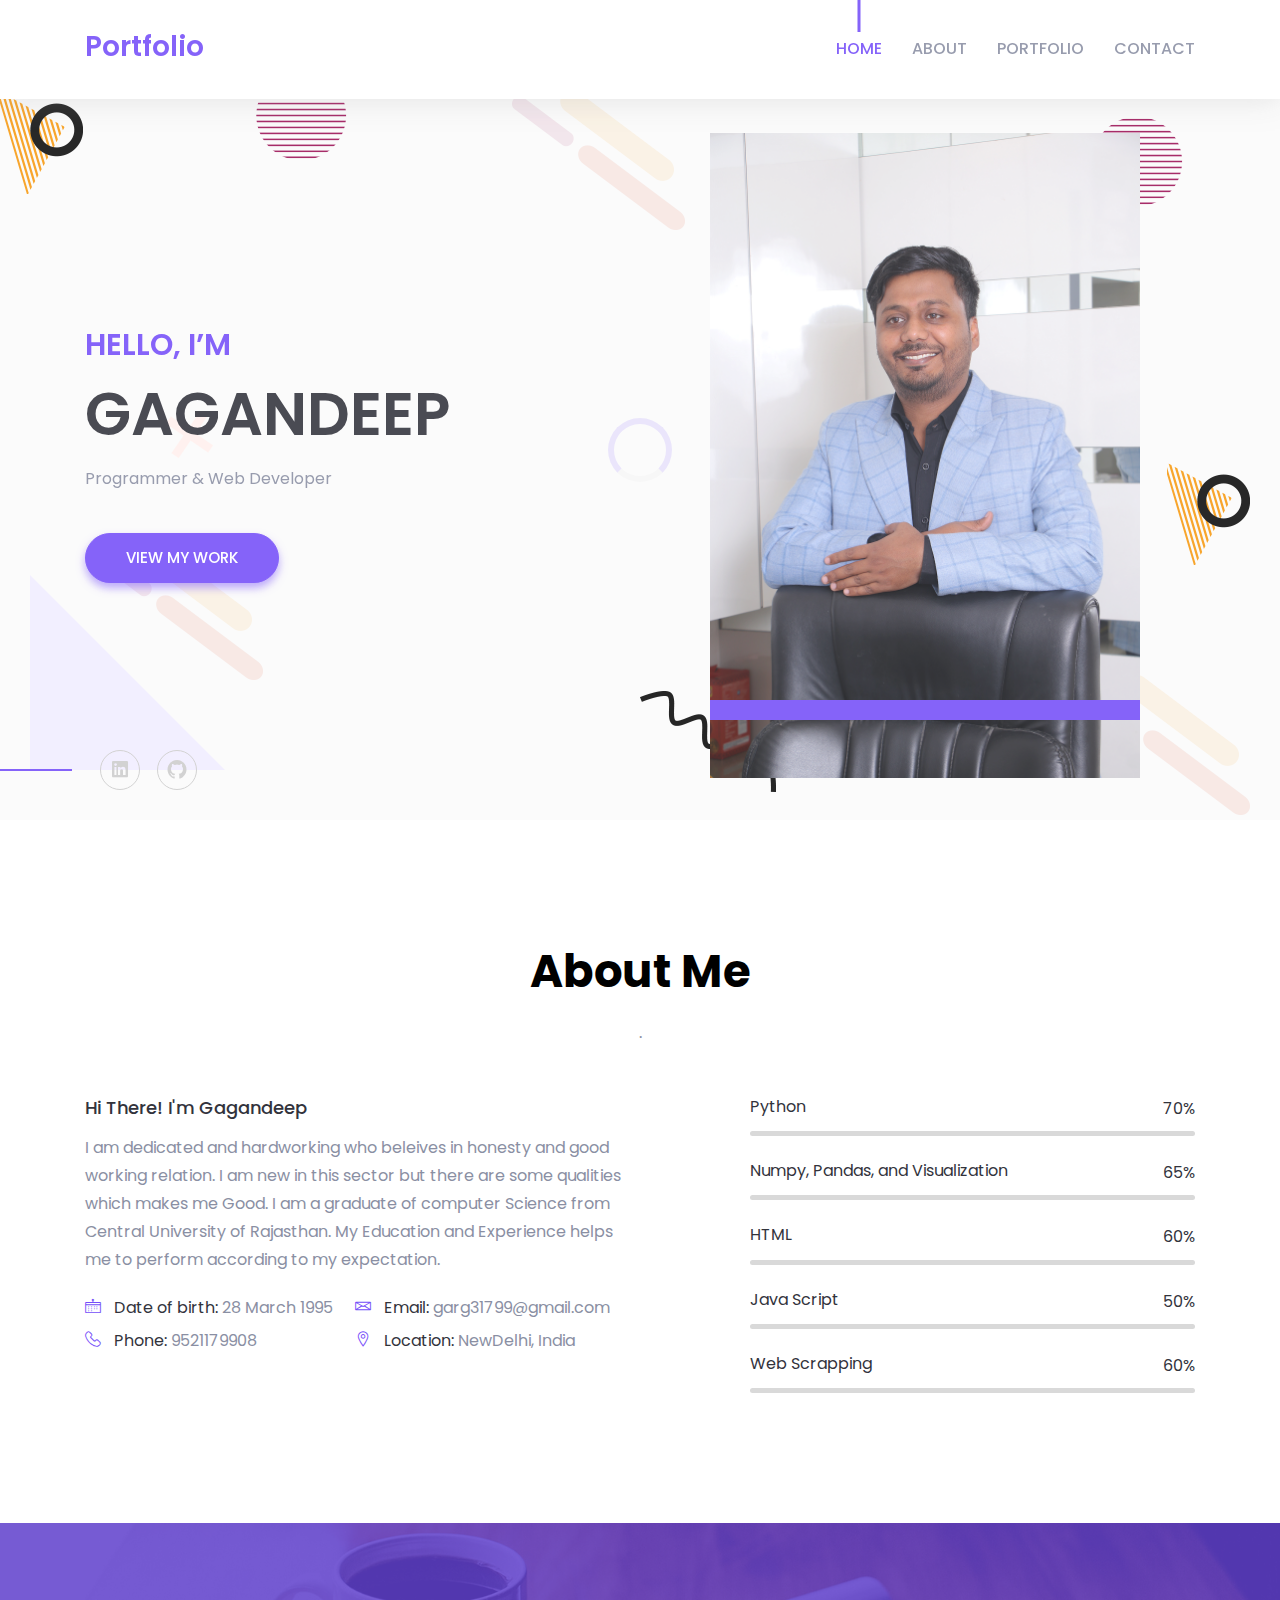
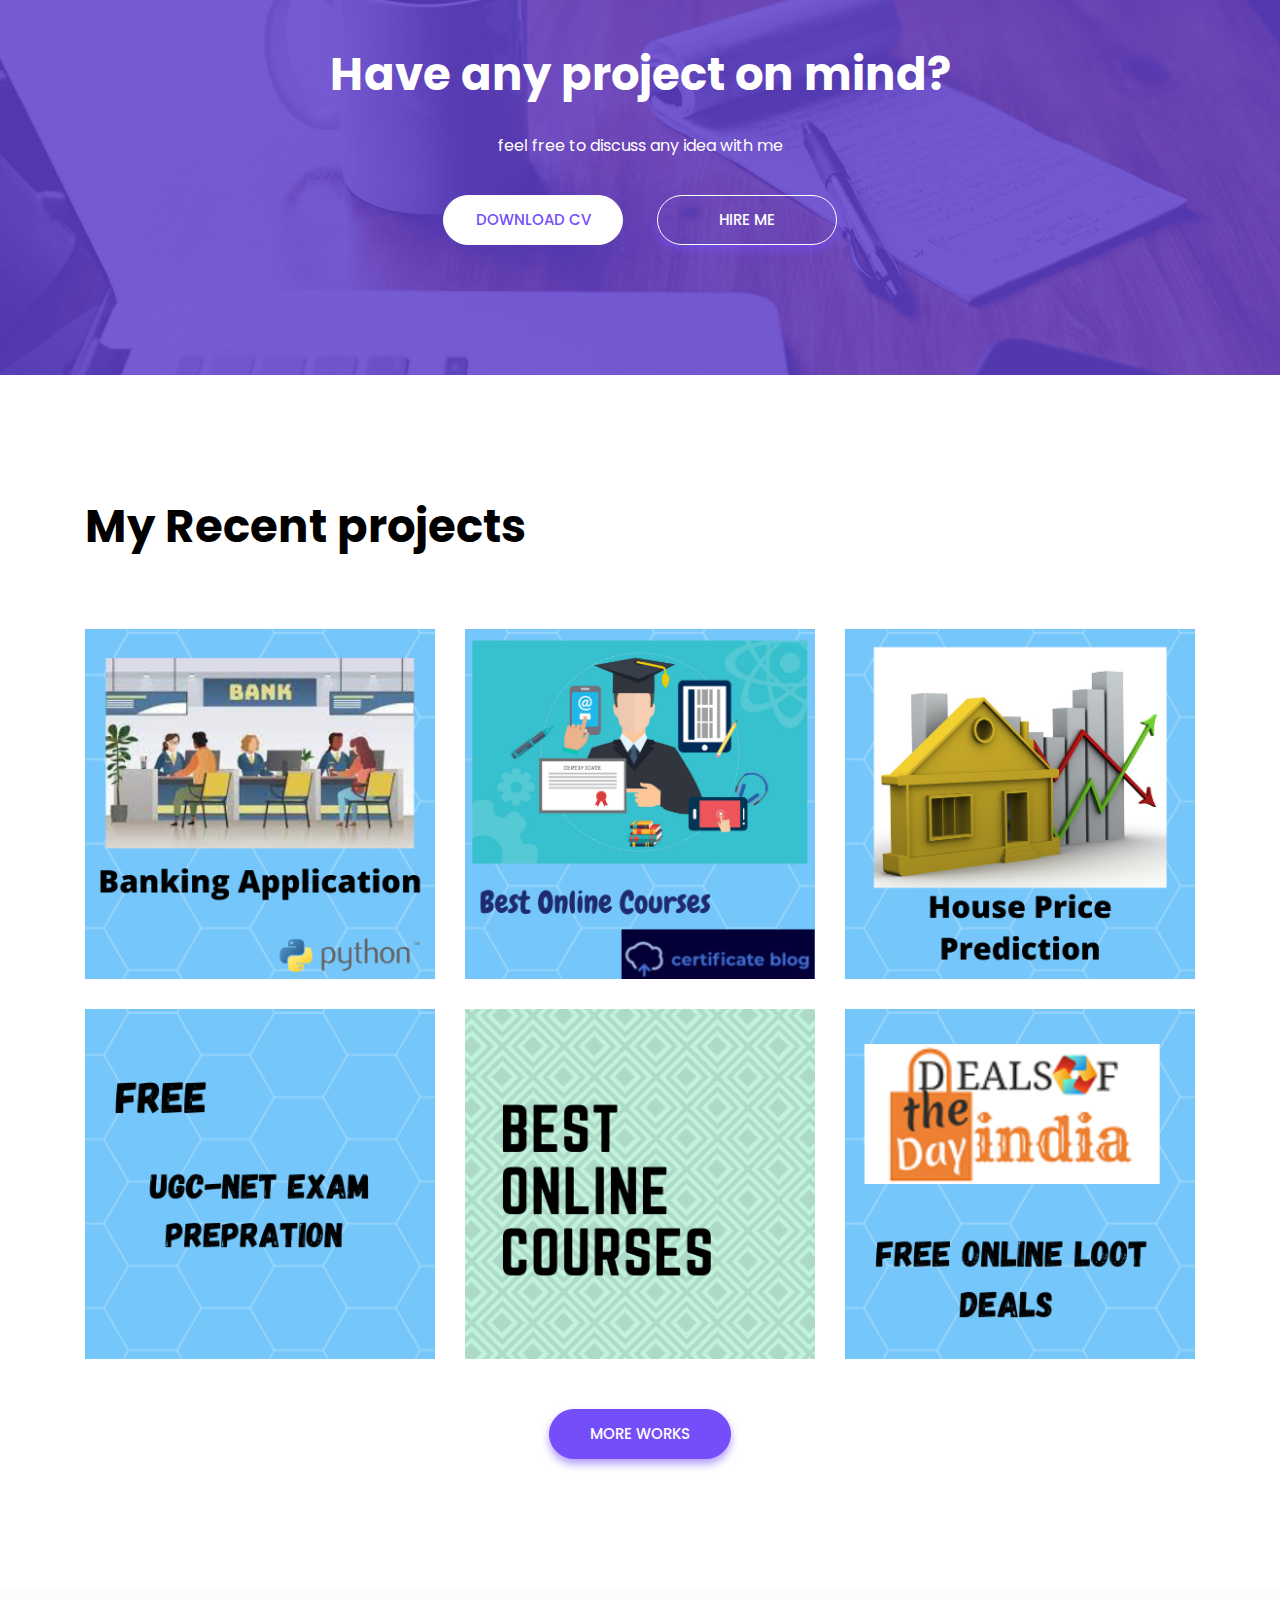
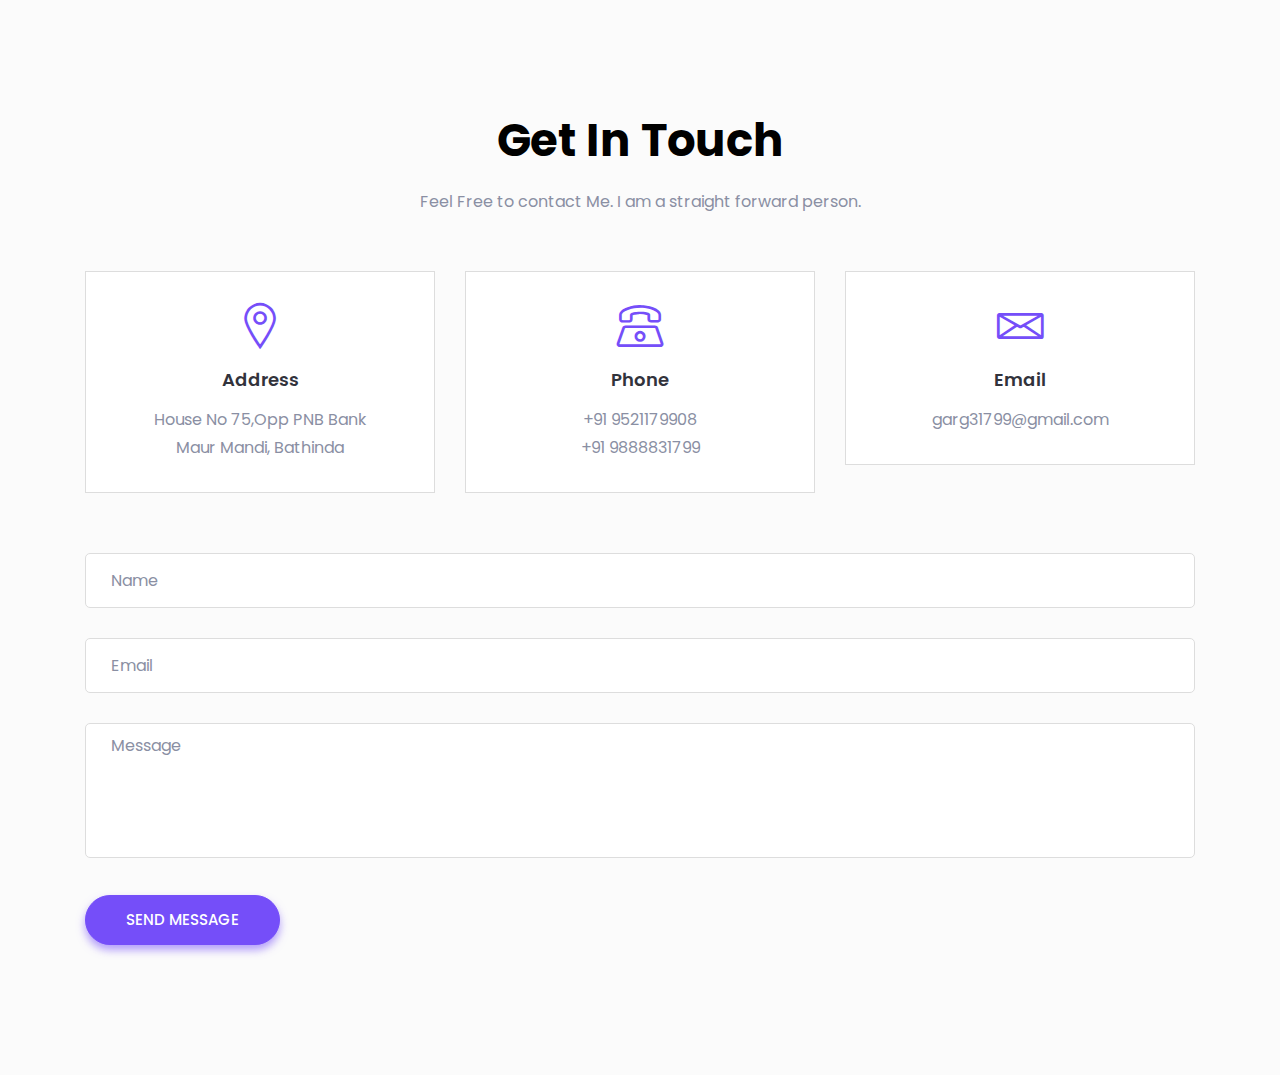
==== commit faaf42ff: "Update index.html" ====
--- a/index.html
+++ b/index.html
@@ -130,7 +130,7 @@
                     </div>
                     <div class="col-lg-6 offset-xl-1">
                         <div class="header-image d-none d-lg-block">
-                            <img src="assets/images/banner/pic1.png" alt="Gagandeep">
+                            <img src="assets/images/banner/pic_1.png" alt="Gagandeep">
                         </div> <!-- header image -->
                     </div>
                 </div> <!-- row -->
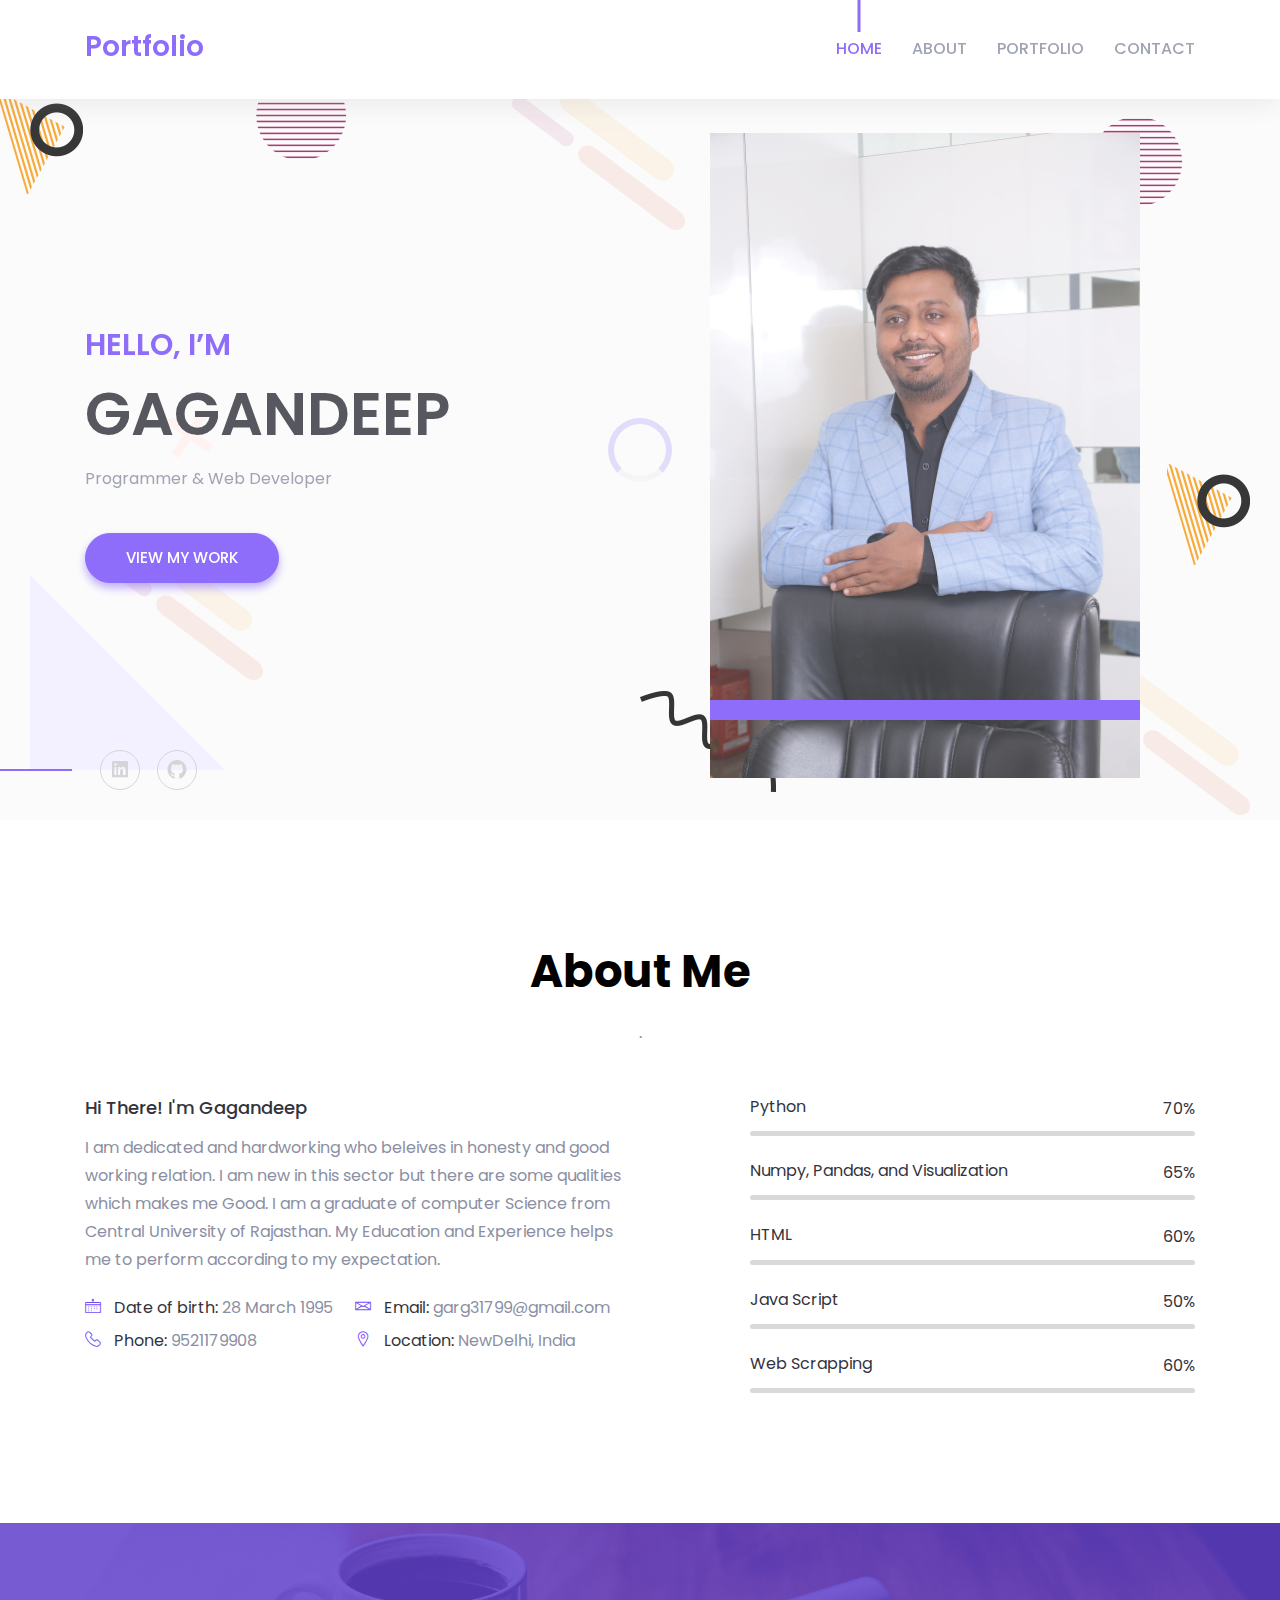
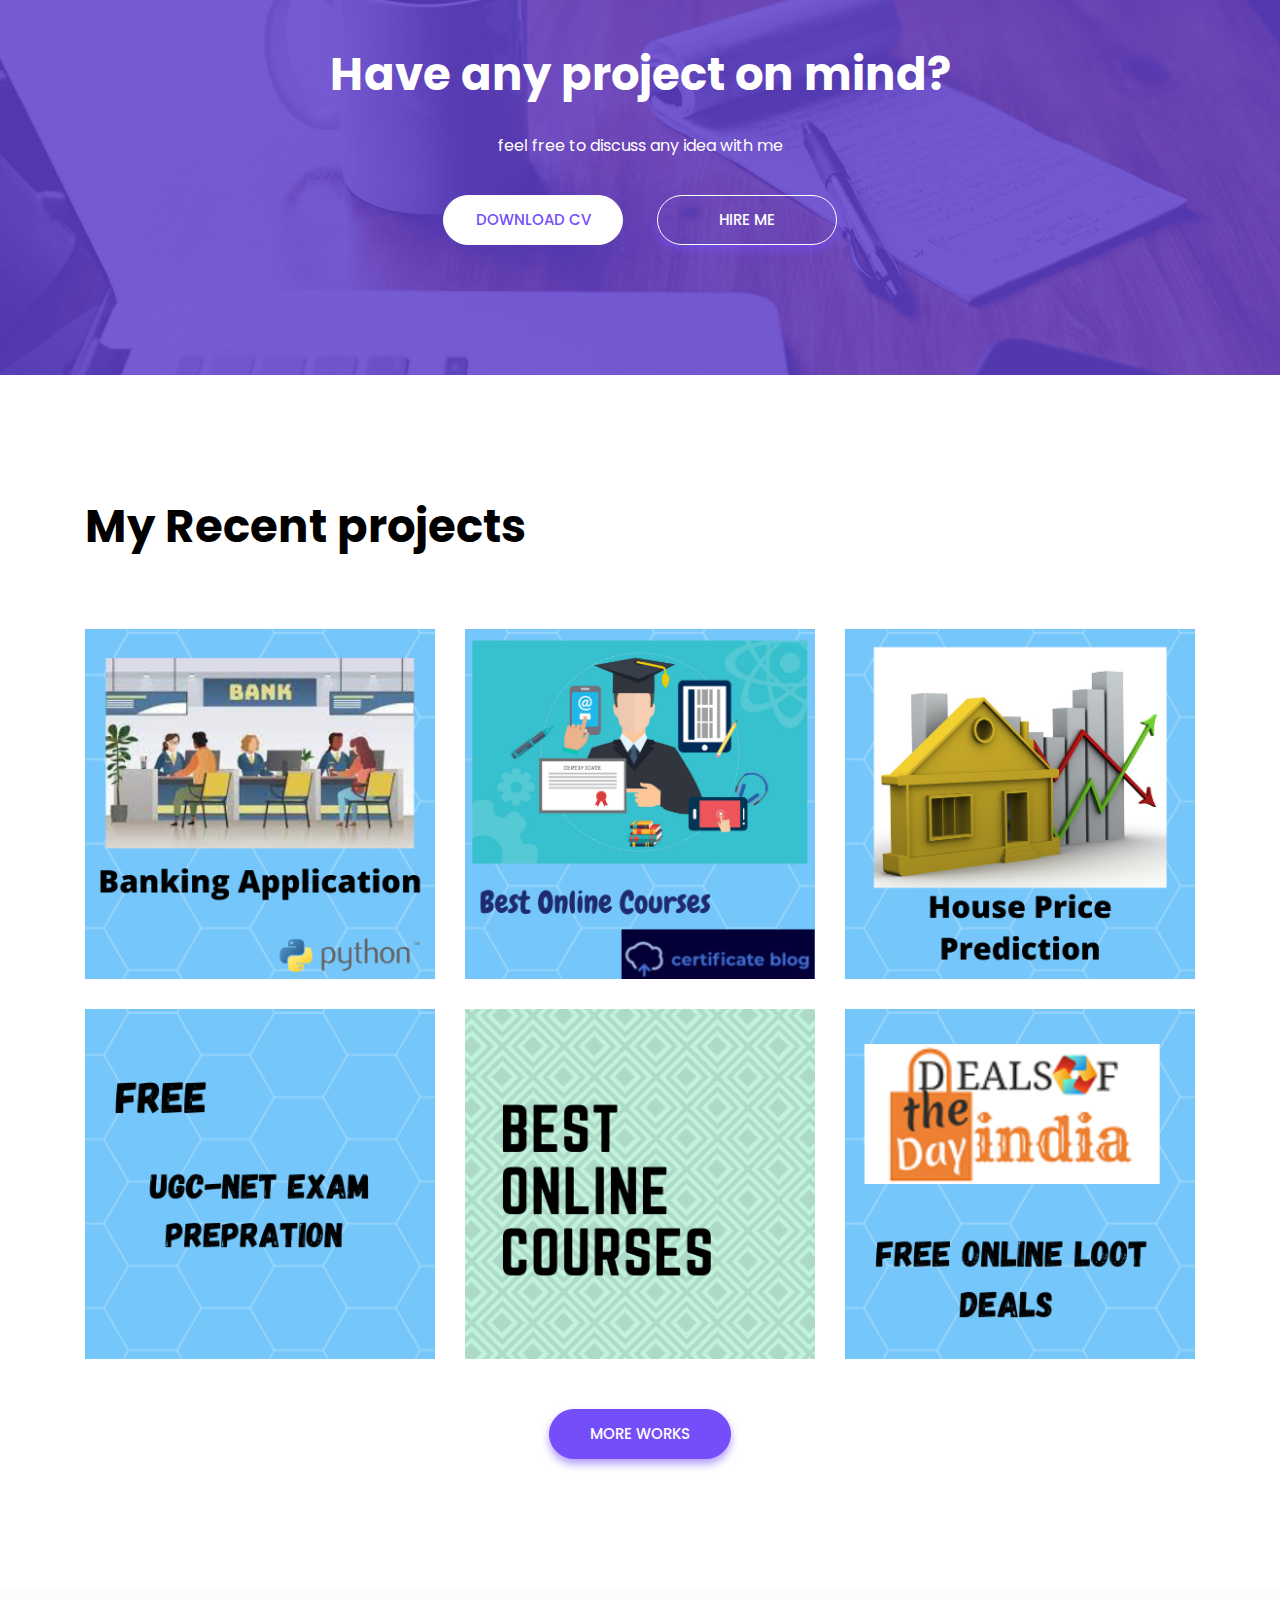
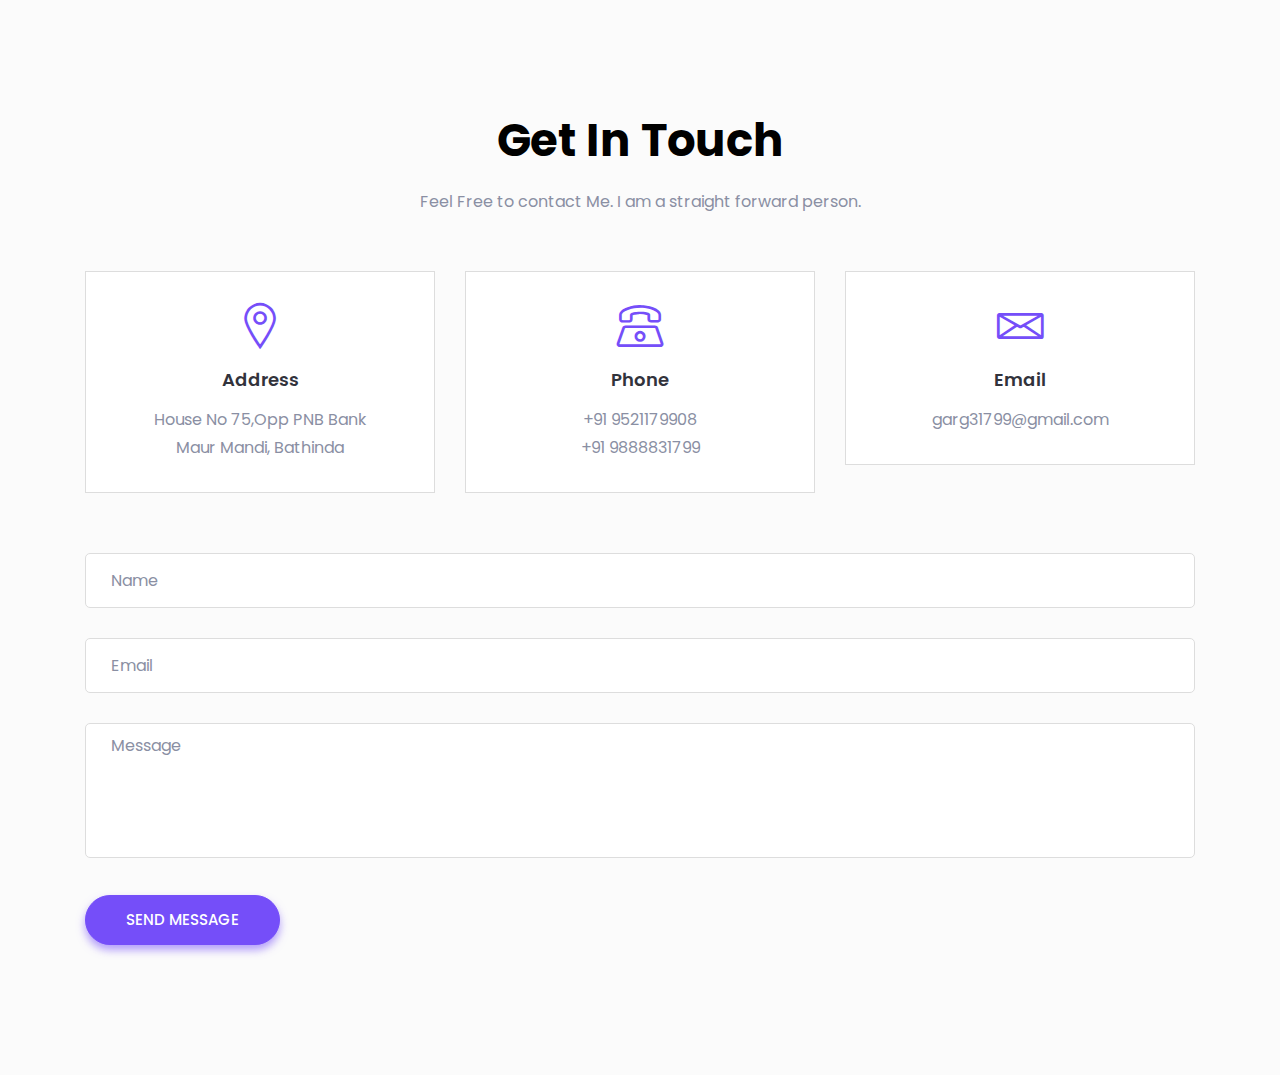
==== commit a0d1043d: "Update index.html" ====
--- a/index.html
+++ b/index.html
@@ -321,7 +321,7 @@
                         <h2 class="action-title">Have any project on mind?</h2>
                         <p>feel free to discuss any idea with me</p>
                         <ul>
-                            <li><a class="main-btn custom" target ="_blank" href="resume.pdf">download cv</a></li>
+                            <li><a class="main-btn custom" target ="_blank" href="resume_1.pdf">download cv</a></li>
                             <li><a class="main-btn custom-2" class="page-scroll" href="#contact" >hire me</a></li>
                         </ul>
                     </div> <!-- call action content -->
